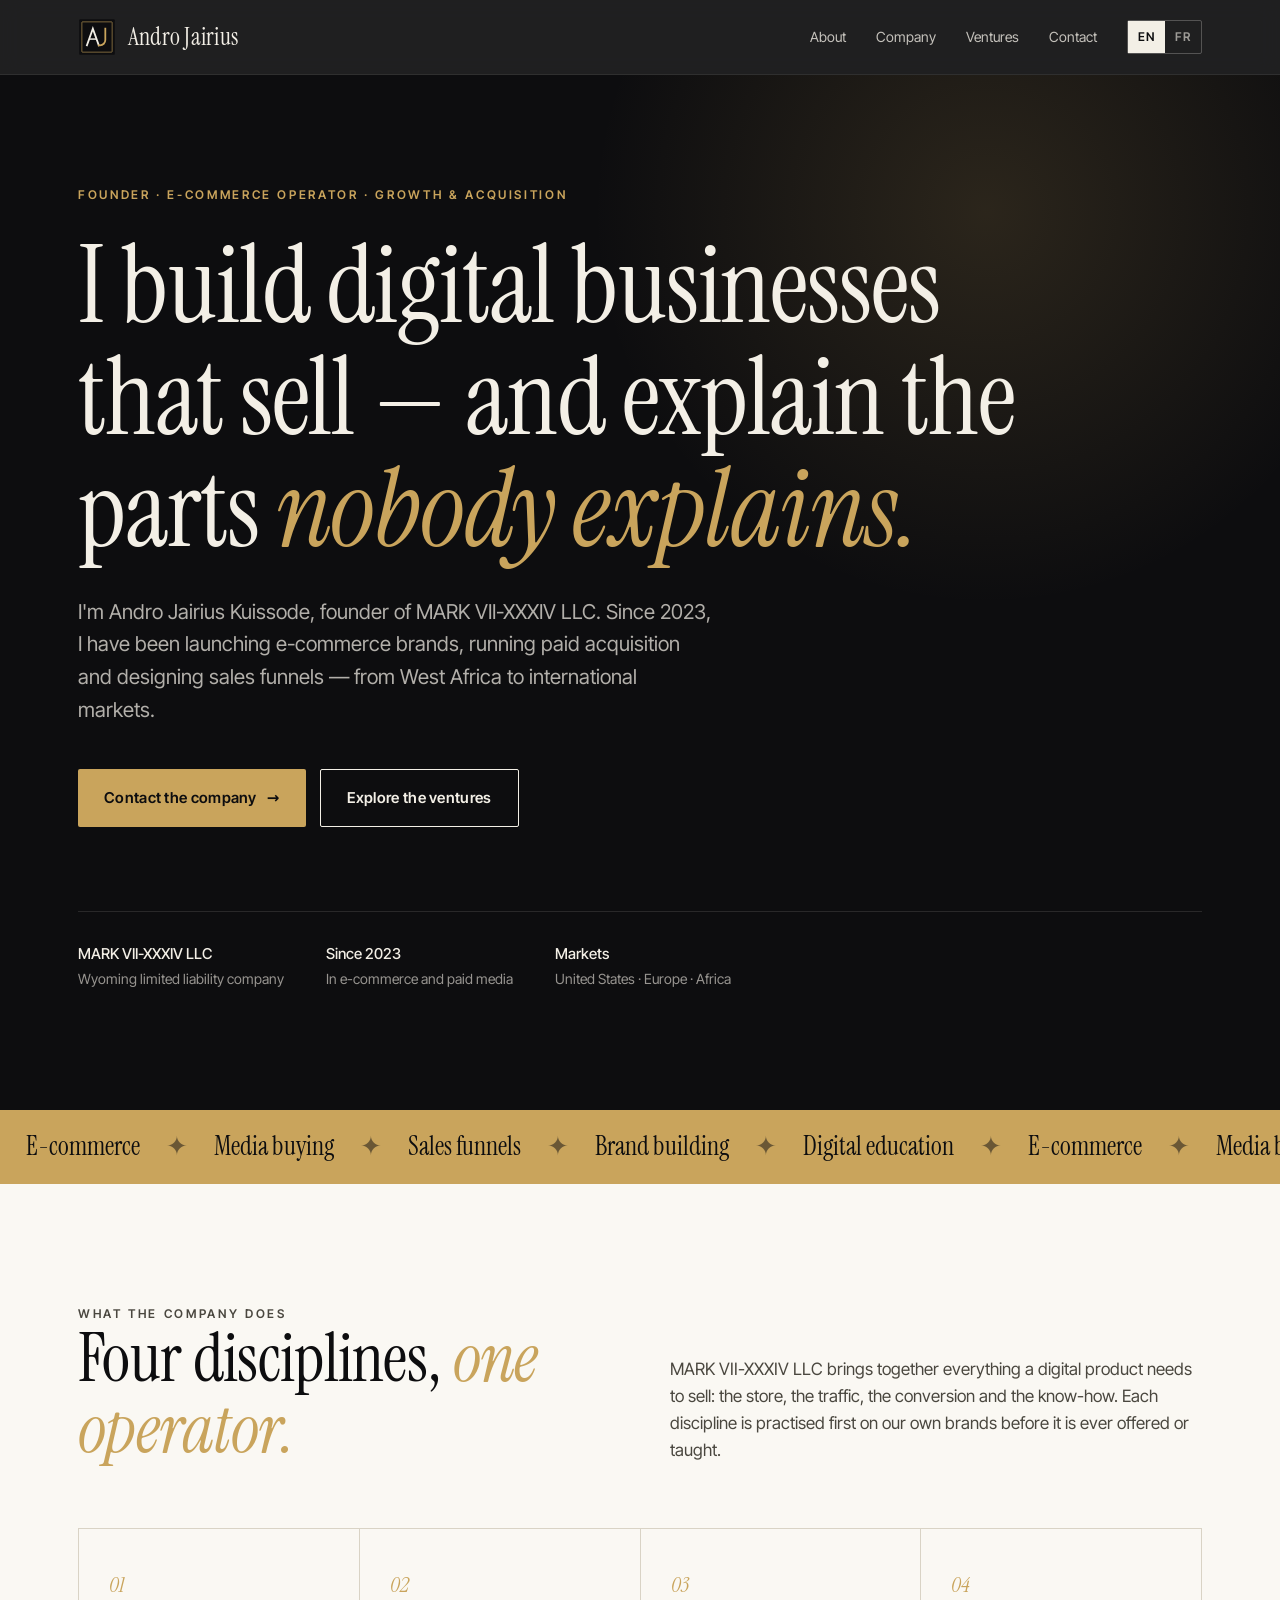
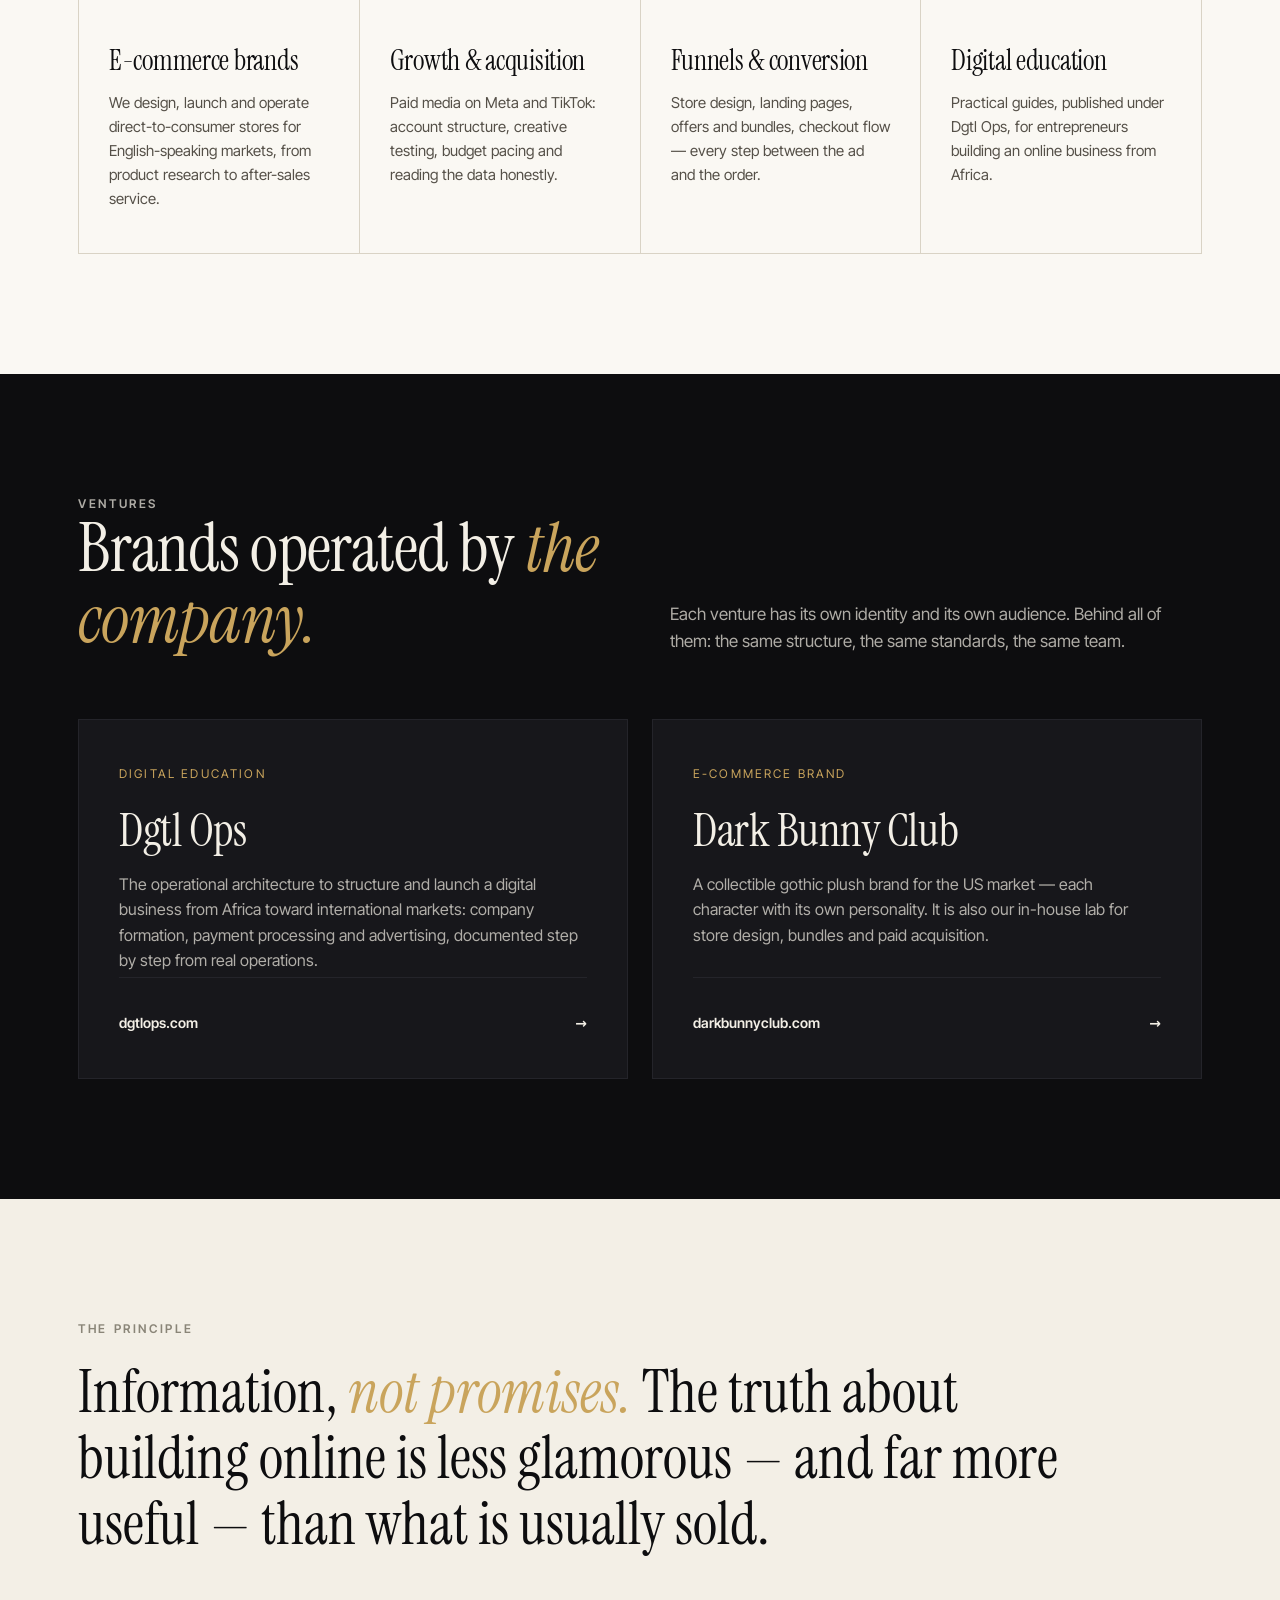
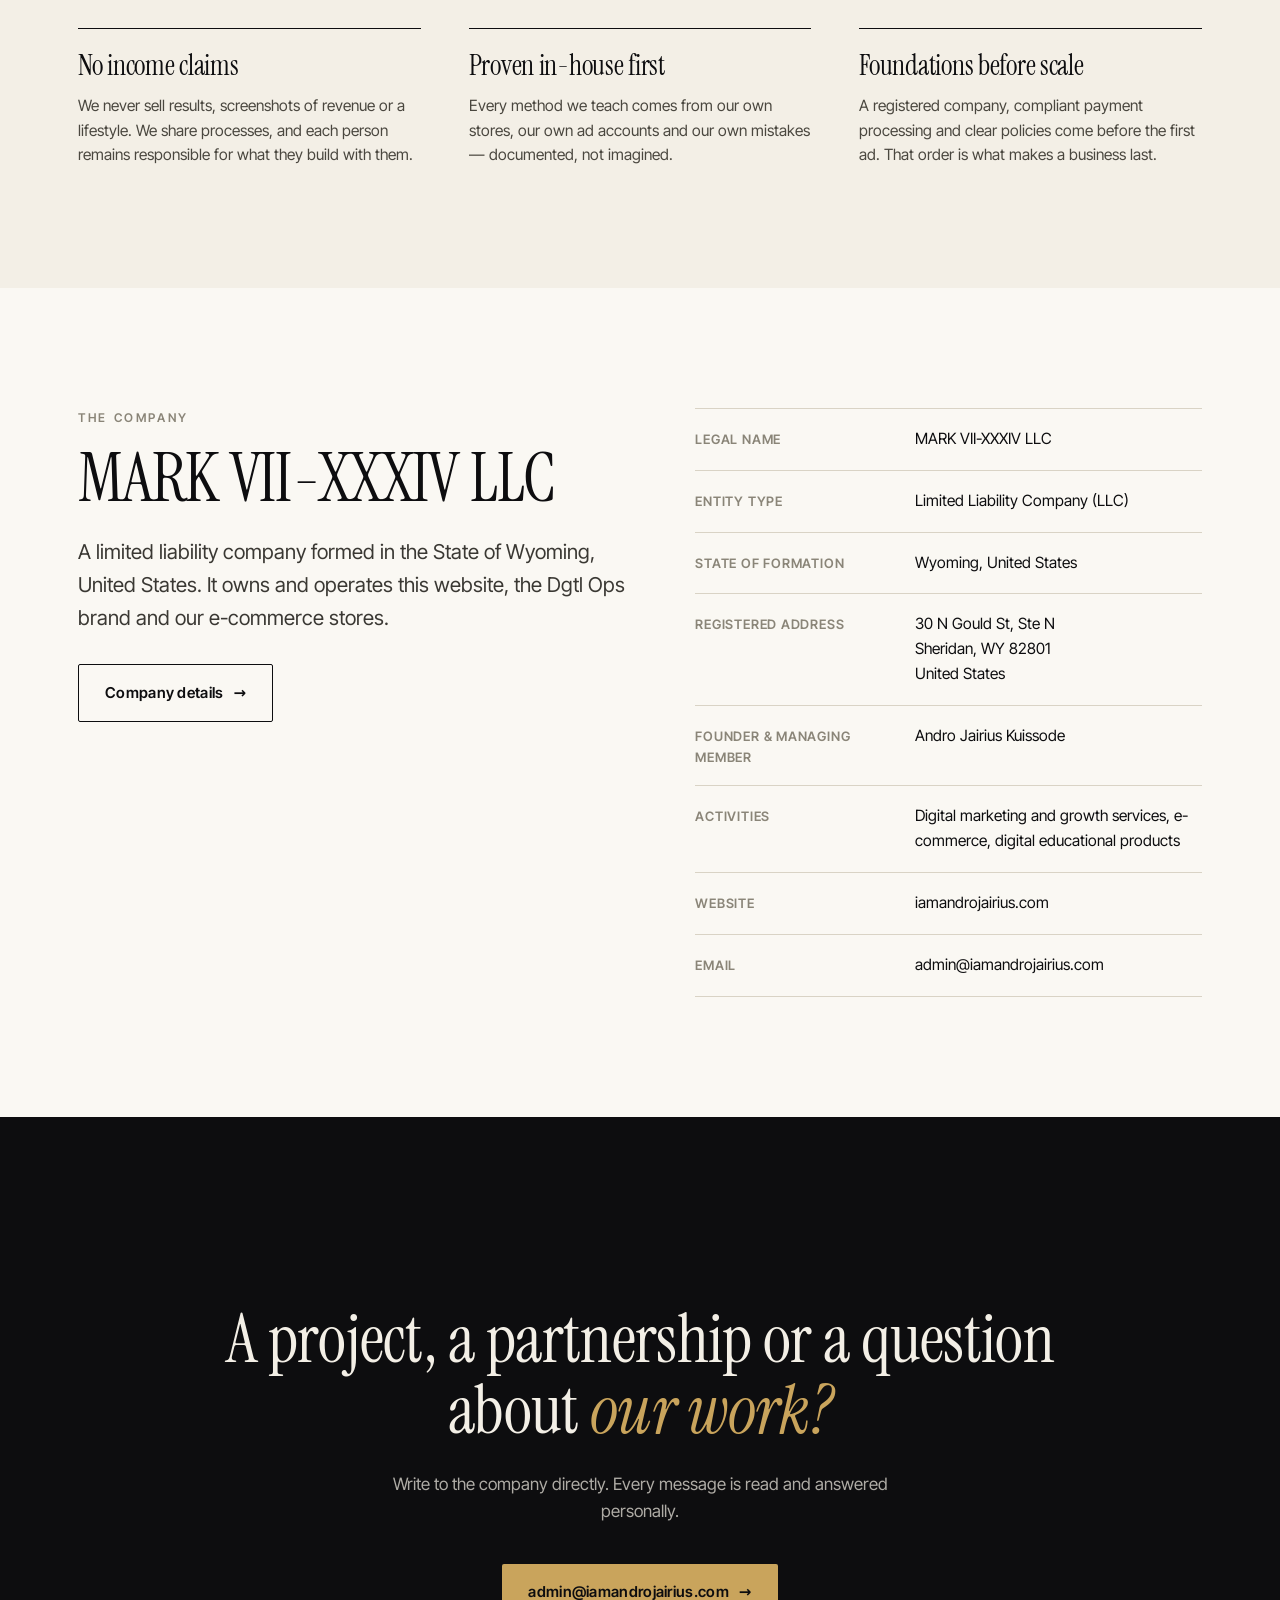
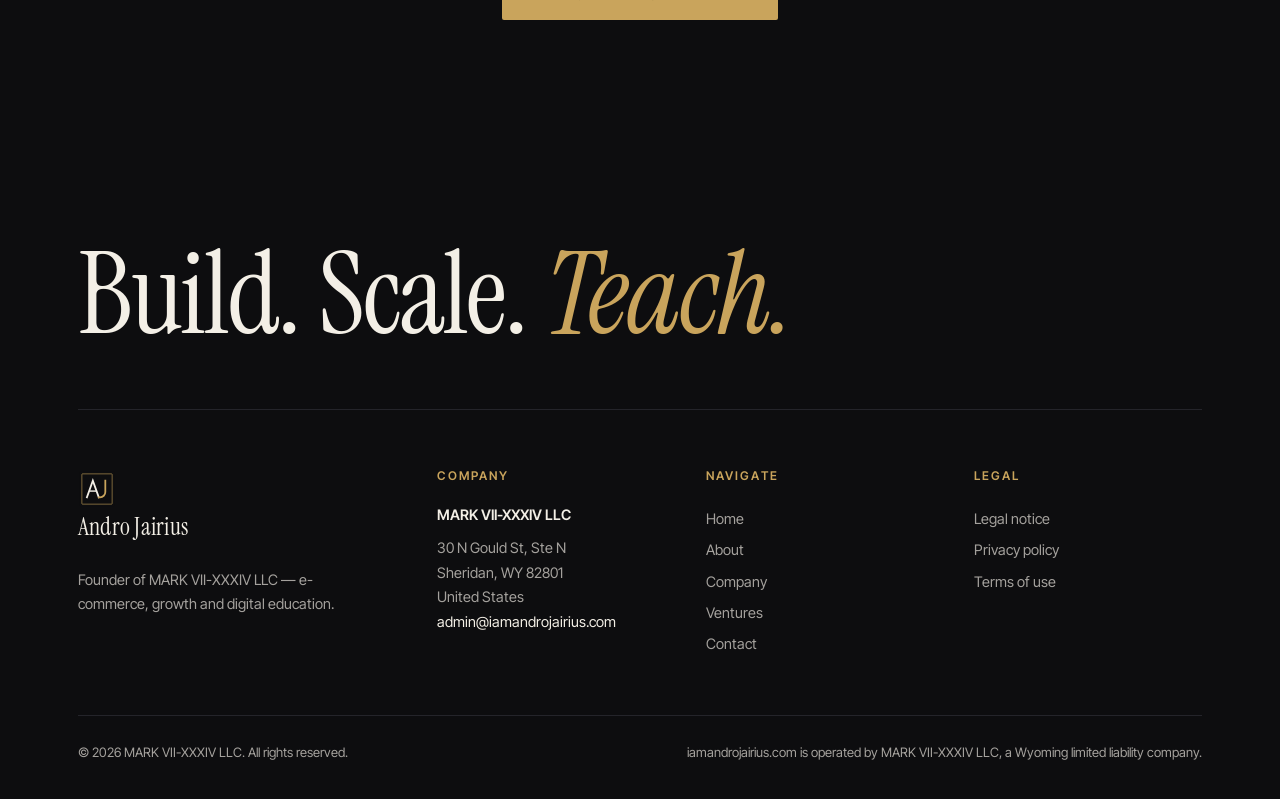
==== index.html @ ddc67c95 "Launch iamandrojairius.com — EN/FR site for MARK VII-XXXIV LLC Co-Authored-By: Claude Opus 5.5 <nore" ====
<!DOCTYPE html>
<html lang="en">
<head>
<meta charset="utf-8">
<meta name="viewport" content="width=device-width,initial-scale=1">
<title>Andro Jairius — MARK VII-XXXIV LLC | E-commerce, Growth & Digital Education</title>
<meta name="description" content="Official website of Andro Jairius Kuissode, founder of MARK VII-XXXIV LLC (Wyoming, USA): e-commerce brands, paid acquisition, sales funnels and digital education.">
<link rel="canonical" href="https://iamandrojairius.com/">
<link rel="alternate" hreflang="en" href="https://iamandrojairius.com/">
<link rel="alternate" hreflang="fr" href="https://iamandrojairius.com/fr/">
<link rel="alternate" hreflang="x-default" href="https://iamandrojairius.com/">
<meta property="og:type" content="website">
<meta property="og:site_name" content="Andro Jairius — MARK VII-XXXIV LLC">
<meta property="og:title" content="Andro Jairius — MARK VII-XXXIV LLC | E-commerce, Growth & Digital Education">
<meta property="og:description" content="Official website of Andro Jairius Kuissode, founder of MARK VII-XXXIV LLC (Wyoming, USA): e-commerce brands, paid acquisition, sales funnels and digital education.">
<meta property="og:url" content="https://iamandrojairius.com/">
<meta property="og:image" content="https://iamandrojairius.com/assets/og.png">
<meta name="twitter:card" content="summary_large_image">
<meta name="theme-color" content="#0D0D0F">
<link rel="icon" href="assets/logo.svg" type="image/svg+xml">
<link rel="apple-touch-icon" href="assets/icon-180.png">
<link rel="preload" href="assets/fonts/instrument-serif-latin-400-normal.woff2" as="font" type="font/woff2" crossorigin>
<link rel="stylesheet" href="assets/site.css">
<script type="application/ld+json">{"@context": "https://schema.org", "@type": "Organization", "name": "MARK VII-XXXIV LLC", "legalName": "MARK VII-XXXIV LLC", "url": "https://iamandrojairius.com", "email": "admin@iamandrojairius.com", "logo": "https://iamandrojairius.com/assets/logo.svg", "address": {"@type": "PostalAddress", "streetAddress": "30 N Gould St, Ste N", "addressLocality": "Sheridan", "addressRegion": "WY", "postalCode": "82801", "addressCountry": "US"}, "founder": {"@type": "Person", "name": "Andro Jairius Kuissode"}}</script>
</head>
<body>
<header class="hdr">
 <div class="wrap">
  <a class="brand" href="./" aria-label="Andro Jairius — Home">
   <img src="assets/logo.svg" alt="" width="38" height="38"><b>Andro Jairius</b>
  </a>
  <nav class="nav" id="nav">
   <a href="about.html">About</a><a href="company.html">Company</a><a href="index.html#ventures">Ventures</a><a href="contact.html">Contact</a>
   <div class="lang" aria-label="Language"><a href="./" lang="en" class=on>EN</a><a href="fr/" lang="fr">FR</a></div>
  </nav>
  <button class="burger" aria-label="Menu" aria-controls="nav" aria-expanded="false"><span></span><span></span><span></span></button>
 </div>
</header>
<main>

<section class="hero">
 <div class="wrap">
  <p class="eyebrow gold reveal">Founder · E-commerce operator · Growth &amp; acquisition</p>
  <h1 class="reveal">I build digital businesses that sell — and explain the parts <em>nobody explains.</em></h1>
  <p class="lead reveal">I'm Andro Jairius Kuissode, founder of MARK VII-XXXIV LLC. Since 2023, I have been launching e-commerce brands, running paid acquisition and designing sales funnels — from West Africa to international markets.</p>
  <div class="ctas reveal">
   <a class="btn btn-gold" href="contact.html">Contact the company <span class="arrow" aria-hidden="true">→</span></a>
   <a class="btn btn-line" href="#ventures">Explore the ventures</a>
  </div>
  <div class="hero-meta reveal">
   <div><b>MARK VII-XXXIV LLC</b>Wyoming limited liability company</div>
   <div><b>Since 2023</b>In e-commerce and paid media</div>
   <div><b>Markets</b>United States · Europe · Africa</div>
  </div>
 </div>
</section>
<div class="band" aria-hidden="true"><div><span>E-commerce</span><i>✦</i><span>Media buying</span><i>✦</i><span>Sales funnels</span><i>✦</i><span>Brand building</span><i>✦</i><span>Digital education</span><i>✦</i><span>E-commerce</span><i>✦</i><span>Media buying</span><i>✦</i><span>Sales funnels</span><i>✦</i><span>Brand building</span><i>✦</i><span>Digital education</span><i>✦</i><span>E-commerce</span><i>✦</i><span>Media buying</span><i>✦</i><span>Sales funnels</span><i>✦</i><span>Brand building</span><i>✦</i><span>Digital education</span><i>✦</i><span>E-commerce</span><i>✦</i><span>Media buying</span><i>✦</i><span>Sales funnels</span><i>✦</i><span>Brand building</span><i>✦</i><span>Digital education</span><i>✦</i></div></div>
<section>
 <div class="wrap">
  <div class="sec-head reveal">
   <div><p class="eyebrow">What the company does</p><h2>Four disciplines, <em>one operator.</em></h2></div>
   <p>MARK VII-XXXIV LLC brings together everything a digital product needs to sell: the store, the traffic, the conversion and the know-how. Each discipline is practised first on our own brands before it is ever offered or taught.</p>
  </div>
  <div class="grid4 reveal">
   <div class="card"><span class="n">01</span><h3>E-commerce brands</h3><p>We design, launch and operate direct-to-consumer stores for English-speaking markets, from product research to after-sales service.</p></div>
   <div class="card"><span class="n">02</span><h3>Growth &amp; acquisition</h3><p>Paid media on Meta and TikTok: account structure, creative testing, budget pacing and reading the data honestly.</p></div>
   <div class="card"><span class="n">03</span><h3>Funnels &amp; conversion</h3><p>Store design, landing pages, offers and bundles, checkout flow — every step between the ad and the order.</p></div>
   <div class="card"><span class="n">04</span><h3>Digital education</h3><p>Practical guides, published under Dgtl Ops, for entrepreneurs building an online business from Africa.</p></div>
  </div>
 </div>
</section>
<section class="dark" id="ventures">
 <div class="wrap">
  <div class="sec-head reveal">
   <div><p class="eyebrow gold">Ventures</p><h2>Brands operated by <em>the company.</em></h2></div>
   <p>Each venture has its own identity and its own audience. Behind all of them: the same structure, the same standards, the same team.</p>
  </div>
  <div class="ventures">
   <a class="venture reveal" href="https://dgtlops.com" target="_blank" rel="noopener">
    <span class="tag">Digital education</span><h3>Dgtl Ops</h3>
    <p>The operational architecture to structure and launch a digital business from Africa toward international markets: company formation, payment processing and advertising, documented step by step from real operations.</p>
    <span class="go"><span>dgtlops.com</span><span class="arrow" aria-hidden="true">→</span></span>
   </a>
   <a class="venture reveal" href="https://darkbunnyclub.com" target="_blank" rel="noopener">
    <span class="tag">E-commerce brand</span><h3>Dark Bunny Club</h3>
    <p>A collectible gothic plush brand for the US market — each character with its own personality. It is also our in-house lab for store design, bundles and paid acquisition.</p>
    <span class="go"><span>darkbunnyclub.com</span><span class="arrow" aria-hidden="true">→</span></span>
   </a>
  </div>
 </div>
</section>
<section class="ivory">
 <div class="wrap">
  <p class="eyebrow reveal">The principle</p>
  <p class="quote reveal" style="margin:22px 0 70px">Information, <em>not promises.</em> The truth about building online is less glamorous — and far more useful — than what is usually sold.</p>
  <div class="principles">
   <div class="principle reveal"><h3>No income claims</h3><p>We never sell results, screenshots of revenue or a lifestyle. We share processes, and each person remains responsible for what they build with them.</p></div>
   <div class="principle reveal"><h3>Proven in-house first</h3><p>Every method we teach comes from our own stores, our own ad accounts and our own mistakes — documented, not imagined.</p></div>
   <div class="principle reveal"><h3>Foundations before scale</h3><p>A registered company, compliant payment processing and clear policies come before the first ad. That order is what makes a business last.</p></div>
  </div>
 </div>
</section>
<section>
 <div class="wrap entity">
  <div class="reveal"><p class="eyebrow">The company</p><h2 style="margin:16px 0 22px">MARK VII-XXXIV LLC</h2><p class="lead">A limited liability company formed in the State of Wyoming, United States. It owns and operates this website, the Dgtl Ops brand and our e-commerce stores.</p>
  <p style="margin-top:30px"><a class="btn btn-line" href="company.html">Company details <span class="arrow" aria-hidden="true">→</span></a></p></div>
  <div class="reveal"><dl class="facts"><div><dt>Legal name</dt><dd>MARK VII-XXXIV LLC</dd></div><div><dt>Entity type</dt><dd>Limited Liability Company (LLC)</dd></div><div><dt>State of formation</dt><dd>Wyoming, United States</dd></div><div><dt>Registered address</dt><dd>30 N Gould St, Ste N<br>Sheridan, WY 82801<br>United States</dd></div><div><dt>Founder &amp; managing member</dt><dd>Andro Jairius Kuissode</dd></div><div><dt>Activities</dt><dd>Digital marketing and growth services, e-commerce, digital educational products</dd></div><div><dt>Website</dt><dd>iamandrojairius.com</dd></div><div><dt>Email</dt><dd><a href="mailto:admin@iamandrojairius.com">admin@iamandrojairius.com</a></dd></div></dl></div>
 </div>
</section>
<section class="dark cta">
 <div class="wrap">
  <p class="eyebrow gold reveal">Contact</p>
  <h2 class="reveal">A project, a partnership or a question about <em>our work?</em></h2>
  <p class="reveal">Write to the company directly. Every message is read and answered personally.</p>
  <a class="btn btn-gold reveal" href="mailto:admin@iamandrojairius.com">admin@iamandrojairius.com <span class="arrow" aria-hidden="true">→</span></a>
 </div>
</section></main>
<footer class="ftr">
 <div class="wrap">
  <div class="big">Build. Scale. <em>Teach.</em></div>
  <div class="fcols">
   <div>
    <a class="brand" href="./" style="color:var(--ivory);margin-bottom:18px"><img src="assets/logo.svg" alt="" width="38" height="38"><b>Andro Jairius</b></a>
    <p style="max-width:300px;margin-top:16px">Founder of MARK VII-XXXIV LLC — e-commerce, growth and digital education.</p>
   </div>
   <div>
    <h4>Company</h4>
    <address><span class="legal-name">MARK VII-XXXIV LLC</span>30 N Gould St, Ste N<br>Sheridan, WY 82801<br>United States<br><a href="mailto:admin@iamandrojairius.com" style="display:inline;color:var(--ivory)">admin@iamandrojairius.com</a></address>
   </div>
   <div><h4>Navigate</h4><a href="./">Home</a><a href="about.html">About</a><a href="company.html">Company</a><a href="index.html#ventures">Ventures</a><a href="contact.html">Contact</a></div>
   <div><h4>Legal</h4><a href="legal.html">Legal notice</a><a href="privacy.html">Privacy policy</a><a href="terms.html">Terms of use</a></div>
  </div>
  <div class="fbot"><span>© 2026 MARK VII-XXXIV LLC. All rights reserved.</span><span>iamandrojairius.com is operated by MARK VII-XXXIV LLC, a Wyoming limited liability company.</span></div>
 </div>
</footer>
<script src="assets/site.js" defer></script>
</body>
</html>
---- assets/site.css ----
@font-face{font-family:"Instrument Serif";font-style:normal;font-weight:400;font-display:swap;src:url(fonts/instrument-serif-latin-400-normal.woff2) format("woff2");unicode-range:U+0000-00FF,U+0131,U+0152-0153,U+02BB-02BC,U+02C6,U+02DA,U+02DC,U+2000-206F,U+20AC,U+2122,U+2191,U+2193,U+2212,U+2215,U+FEFF,U+FFFD}
@font-face{font-family:"Instrument Serif";font-style:normal;font-weight:400;font-display:swap;src:url(fonts/instrument-serif-latin-ext-400-normal.woff2) format("woff2");unicode-range:U+0100-02AF,U+1E00-1EFF,U+2020,U+20A0-20AB,U+20AD-20C0,U+2113,U+2C60-2C7F,U+A720-A7FF}
@font-face{font-family:"Instrument Serif";font-style:italic;font-weight:400;font-display:swap;src:url(fonts/instrument-serif-latin-400-italic.woff2) format("woff2");unicode-range:U+0000-00FF,U+0131,U+0152-0153,U+02BB-02BC,U+02C6,U+02DA,U+02DC,U+2000-206F,U+20AC,U+2122,U+2191,U+2193,U+2212,U+2215,U+FEFF,U+FFFD}
@font-face{font-family:"Instrument Serif";font-style:italic;font-weight:400;font-display:swap;src:url(fonts/instrument-serif-latin-ext-400-italic.woff2) format("woff2");unicode-range:U+0100-02AF,U+1E00-1EFF,U+2020,U+20A0-20AB,U+20AD-20C0,U+2113,U+2C60-2C7F,U+A720-A7FF}
@font-face{font-family:"Inter Tight";font-style:normal;font-weight:100 900;font-display:swap;src:url(fonts/inter-tight-latin-wght-normal.woff2) format("woff2-variations");unicode-range:U+0000-00FF,U+0131,U+0152-0153,U+02BB-02BC,U+02C6,U+02DA,U+02DC,U+2000-206F,U+20AC,U+2122,U+2191,U+2193,U+2212,U+2215,U+FEFF,U+FFFD}
@font-face{font-family:"Inter Tight";font-style:normal;font-weight:100 900;font-display:swap;src:url(fonts/inter-tight-latin-ext-wght-normal.woff2) format("woff2-variations");unicode-range:U+0100-02AF,U+1E00-1EFF,U+2020,U+20A0-20AB,U+20AD-20C0,U+2113,U+2C60-2C7F,U+A720-A7FF}

:root{
  --ink:#0D0D0F;--ink-2:#17171B;--ink-3:#24242A;
  --ivory:#F3EFE6;--paper:#FAF8F3;--stone:#8A8578;--line:#D9D3C5;
  --gold:#C9A45C;--gold-2:#E2C687;
  --serif:"Instrument Serif",Georgia,"Times New Roman",serif;
  --sans:"Inter Tight",system-ui,-apple-system,"Segoe UI",Roboto,sans-serif;
  --wrap:1180px;
}
*{box-sizing:border-box;margin:0;padding:0}
html{scroll-behavior:smooth;-webkit-text-size-adjust:100%}
body{font-family:var(--sans);background:var(--paper);color:var(--ink);font-size:17px;line-height:1.6;-webkit-font-smoothing:antialiased}
img,svg{display:block;max-width:100%}
a{color:inherit;text-decoration:none}
.wrap{max-width:var(--wrap);margin:0 auto;padding:0 28px}
.eyebrow{font-size:12px;letter-spacing:.22em;text-transform:uppercase;font-weight:600;color:var(--stone)}
.eyebrow.gold{color:var(--gold)}
h1,h2,h3{font-family:var(--serif);font-weight:400;letter-spacing:-.01em;line-height:1.04}
h1{font-size:clamp(48px,8.4vw,112px)}
h2{font-size:clamp(38px,5.4vw,68px)}
h3{font-size:30px;line-height:1.1}
em{font-style:italic;color:var(--gold)}
.lead{font-size:clamp(18px,1.6vw,21px);line-height:1.6;color:#3a3833;max-width:640px}
.btn{font-family:var(--sans);display:inline-flex;align-items:center;gap:10px;padding:16px 26px;border-radius:2px;font-weight:600;font-size:15px;letter-spacing:.02em;transition:.25s}
.btn-gold{background:var(--gold);color:var(--ink)}
.btn-gold:hover{background:var(--gold-2)}
.btn-line{border:1px solid currentColor}
.btn-line:hover{background:rgba(201,164,92,.12)}
.arrow{transition:transform .25s}.btn:hover .arrow{transform:translateX(4px)}

/* header */
.hdr{position:sticky;top:0;z-index:50;background:rgba(13,13,15,.92);backdrop-filter:blur(10px);-webkit-backdrop-filter:blur(10px);color:var(--ivory);border-bottom:1px solid rgba(243,239,230,.08)}
.hdr .wrap{display:flex;align-items:center;justify-content:space-between;height:74px}
.brand{display:flex;align-items:center;gap:12px}
.brand img{width:38px;height:38px}
.brand b{font-family:var(--serif);font-weight:400;font-size:24px;letter-spacing:.01em}
.nav{display:flex;align-items:center;gap:30px;font-size:14px}
.nav a{opacity:.78;transition:.2s}
.nav a:hover,.nav a.on{opacity:1;color:var(--gold-2)}
.lang{display:flex;border:1px solid rgba(243,239,230,.25);border-radius:2px;font-size:12px;font-weight:600;letter-spacing:.08em}
.lang a{padding:6px 10px;opacity:.6}.lang a.on{opacity:1;background:var(--ivory);color:var(--ink)}
.burger{display:none;background:none;border:0;color:var(--ivory);width:40px;height:40px;cursor:pointer}
.burger span{display:block;height:1.5px;background:currentColor;margin:7px 8px;transition:.3s}
@media(max-width:900px){
  .burger{display:block}
  .nav{position:fixed;inset:74px 0 auto 0;background:var(--ink);flex-direction:column;align-items:flex-start;gap:0;padding:12px 28px 28px;border-bottom:1px solid var(--ink-3);transform:translateY(-12px);opacity:0;pointer-events:none;transition:.3s}
  .nav a{padding:14px 0;font-size:20px;font-family:var(--serif);width:100%;border-bottom:1px solid var(--ink-3)}
  .nav .lang{margin-top:20px}.nav .lang a{font-family:var(--sans);font-size:12px;border:0;width:auto;padding:8px 14px}
  body.open .nav{transform:none;opacity:1;pointer-events:auto}
  body.open .burger span:nth-child(1){transform:translateY(8.5px) rotate(45deg)}
  body.open .burger span:nth-child(2){opacity:0}
  body.open .burger span:nth-child(3){transform:translateY(-8.5px) rotate(-45deg)}
}

/* hero */
.hero{background:var(--ink);color:var(--ivory);position:relative;overflow:hidden;padding:110px 0 120px}
.hero:before{content:"";position:absolute;right:-12%;top:-30%;width:70vw;height:70vw;max-width:900px;max-height:900px;border-radius:50%;background:radial-gradient(circle,rgba(201,164,92,.16),rgba(201,164,92,0) 62%)}
.hero .wrap{position:relative}
.hero h1{margin:26px 0 30px;max-width:1000px}
.hero .lead{color:rgba(243,239,230,.72)}
.hero .ctas{display:flex;gap:14px;flex-wrap:wrap;margin-top:42px}
.hero .btn-line{color:var(--ivory)}
.hero-meta{display:flex;gap:42px;flex-wrap:wrap;margin-top:84px;padding-top:30px;border-top:1px solid rgba(243,239,230,.12);font-size:14px;color:rgba(243,239,230,.6)}
.hero-meta b{display:block;color:var(--ivory);font-weight:500;font-size:15px;margin-bottom:2px}
.page-hero{padding:96px 0 80px}
.page-hero h1{font-size:clamp(46px,7vw,92px)}

/* marquee */
.band{background:var(--gold);color:var(--ink);overflow:hidden;white-space:nowrap;padding:16px 0}
.band div{display:inline-block;animation:mq 38s linear infinite;font-family:var(--serif);font-size:26px}
.band span{margin:0 26px}.band i{font-style:normal;opacity:.5}
@keyframes mq{to{transform:translateX(-50%)}}
@media(prefers-reduced-motion:reduce){.band div{animation:none}}

/* sections */
section{padding:120px 0}
.sec-head{display:grid;grid-template-columns:1fr 1fr;gap:60px;align-items:end;margin-bottom:64px}
.sec-head p{color:#4a473f}
@media(max-width:900px){.sec-head{grid-template-columns:1fr;gap:22px}section{padding:84px 0}.hero{padding:76px 0 84px}}
.dark{background:var(--ink);color:var(--ivory)}
.dark .sec-head p,.dark p{color:rgba(243,239,230,.7)}
.ivory{background:var(--ivory)}

.grid4{display:grid;grid-template-columns:repeat(4,1fr);border-top:1px solid var(--line);border-left:1px solid var(--line)}
.card{padding:38px 30px 42px;border-right:1px solid var(--line);border-bottom:1px solid var(--line);transition:.3s;background:var(--paper)}
.card:hover{background:#fff}
.card .n{font-family:var(--serif);font-style:italic;color:var(--gold);font-size:22px}
.card h3{margin:44px 0 14px;font-size:28px}
.card p{font-size:15px;color:#555048}
@media(max-width:1000px){.grid4{grid-template-columns:1fr 1fr}}
@media(max-width:600px){.grid4{grid-template-columns:1fr}.card h3{margin-top:26px}}

.ventures{display:grid;grid-template-columns:1fr 1fr;gap:24px}
.venture{background:var(--ink-2);border:1px solid var(--ink-3);padding:44px 40px;display:flex;flex-direction:column;min-height:360px;transition:.3s}
.venture:hover{border-color:var(--gold)}
.venture .tag{font-size:12px;letter-spacing:.18em;text-transform:uppercase;color:var(--gold)}
.venture h3{font-size:46px;margin:22px 0 16px;color:var(--ivory)}
.venture p{font-size:16px}
.venture .go{margin-top:auto;padding-top:34px;font-size:14px;font-weight:600;color:var(--ivory);display:flex;justify-content:space-between;border-top:1px solid var(--ink-3)}
@media(max-width:800px){.ventures{grid-template-columns:1fr}.venture{padding:34px 26px;min-height:0}.venture h3{font-size:38px}}

.principles{display:grid;grid-template-columns:repeat(3,1fr);gap:48px}
.principle{border-top:1px solid var(--ink);padding-top:22px}
.principle h3{font-size:28px;margin-bottom:12px}
.principle p{font-size:15.5px;color:#4a473f}
@media(max-width:800px){.principles{grid-template-columns:1fr;gap:36px}}

.quote{font-family:var(--serif);font-size:clamp(34px,4.6vw,60px);line-height:1.12;max-width:1000px}

.entity{display:grid;grid-template-columns:1.1fr 1fr;gap:60px;align-items:start}
.facts{border-top:1px solid var(--line)}
.facts div{display:grid;grid-template-columns:200px 1fr;gap:20px;padding:18px 0;border-bottom:1px solid var(--line);font-size:15.5px}
.facts dt{color:var(--stone);font-size:13px;letter-spacing:.06em;text-transform:uppercase;font-weight:600;padding-top:2px}
.dark .facts,.dark .facts div{border-color:var(--ink-3)}
@media(max-width:800px){.entity{grid-template-columns:1fr;gap:36px}.facts div{grid-template-columns:1fr;gap:4px}}

.cta{text-align:center;padding:130px 0}
.cta h2{max-width:860px;margin:18px auto 26px}
.cta p{max-width:560px;margin:0 auto 38px}

/* prose */
.prose{max-width:760px}
.prose h2{font-size:clamp(30px,3.6vw,42px);margin:56px 0 18px}
.prose h3{font-size:24px;margin:34px 0 10px}
.prose p,.prose li{color:#3d3a34;margin-bottom:14px}
.prose ul{padding-left:20px;margin-bottom:18px}
.prose a{border-bottom:1px solid var(--gold)}
.prose .updated{color:var(--stone);font-size:14px}

.story{display:grid;grid-template-columns:280px 1fr;gap:70px}
.story aside{position:sticky;top:110px;align-self:start}
@media(max-width:900px){.story{grid-template-columns:1fr;gap:20px}.story aside{position:static}}

.contact-grid{display:grid;grid-template-columns:repeat(3,1fr);gap:24px}
.c-card{border:1px solid var(--line);padding:34px 30px;background:#fff}
.c-card .eyebrow{margin-bottom:22px}
.c-card a,.c-card address{font-style:normal;font-size:18px;line-height:1.5;word-break:break-word}
.c-card a{border-bottom:1px solid var(--gold)}
@media(max-width:900px){.contact-grid{grid-template-columns:1fr}}
form.cf{display:grid;grid-template-columns:1fr 1fr;gap:16px;margin-top:22px}
.cf label{font-size:13px;font-weight:600;letter-spacing:.04em;display:block;margin-bottom:6px}
.cf input,.cf select,.cf textarea{width:100%;font:inherit;font-size:16px;padding:14px 16px;border:1px solid var(--line);background:#fff;border-radius:2px;color:var(--ink)}
.cf input:focus,.cf select:focus,.cf textarea:focus{outline:2px solid var(--gold);outline-offset:-1px}
.cf .full{grid-column:1/-1}
.cf textarea{min-height:150px;resize:vertical}
.cf small{color:var(--stone);font-size:13px}
@media(max-width:700px){form.cf{grid-template-columns:1fr}}

/* footer */
.ftr{background:var(--ink);color:rgba(243,239,230,.66);font-size:14.5px;padding:90px 0 36px}
.ftr .big{font-family:var(--serif);color:var(--ivory);font-size:clamp(46px,9vw,128px);line-height:.95;letter-spacing:-.02em;padding-bottom:60px;border-bottom:1px solid var(--ink-3)}
.ftr .big em{color:var(--gold)}
.fcols{display:grid;grid-template-columns:1.4fr 1fr 1fr 1fr;gap:40px;padding:56px 0}
.fcols h4{font-size:12px;letter-spacing:.18em;text-transform:uppercase;color:var(--gold);font-weight:600;margin-bottom:18px}
.fcols a{display:block;padding:4px 0;transition:.2s}.fcols a:hover{color:var(--ivory)}
.fcols address{font-style:normal;line-height:1.7}
.fcols .legal-name{color:var(--ivory);font-weight:600;margin-bottom:8px;display:block}
.fbot{border-top:1px solid var(--ink-3);padding-top:26px;display:flex;justify-content:space-between;gap:20px;flex-wrap:wrap;font-size:13px}
@media(max-width:900px){.fcols{grid-template-columns:1fr 1fr}}
@media(max-width:560px){.fcols{grid-template-columns:1fr}}

.reveal{opacity:0;transform:translateY(22px);transition:opacity .8s ease,transform .8s ease}
.reveal.in{opacity:1;transform:none}
@media(prefers-reduced-motion:reduce){.reveal{opacity:1;transform:none}}
:focus-visible{outline:2px solid var(--gold);outline-offset:3px}
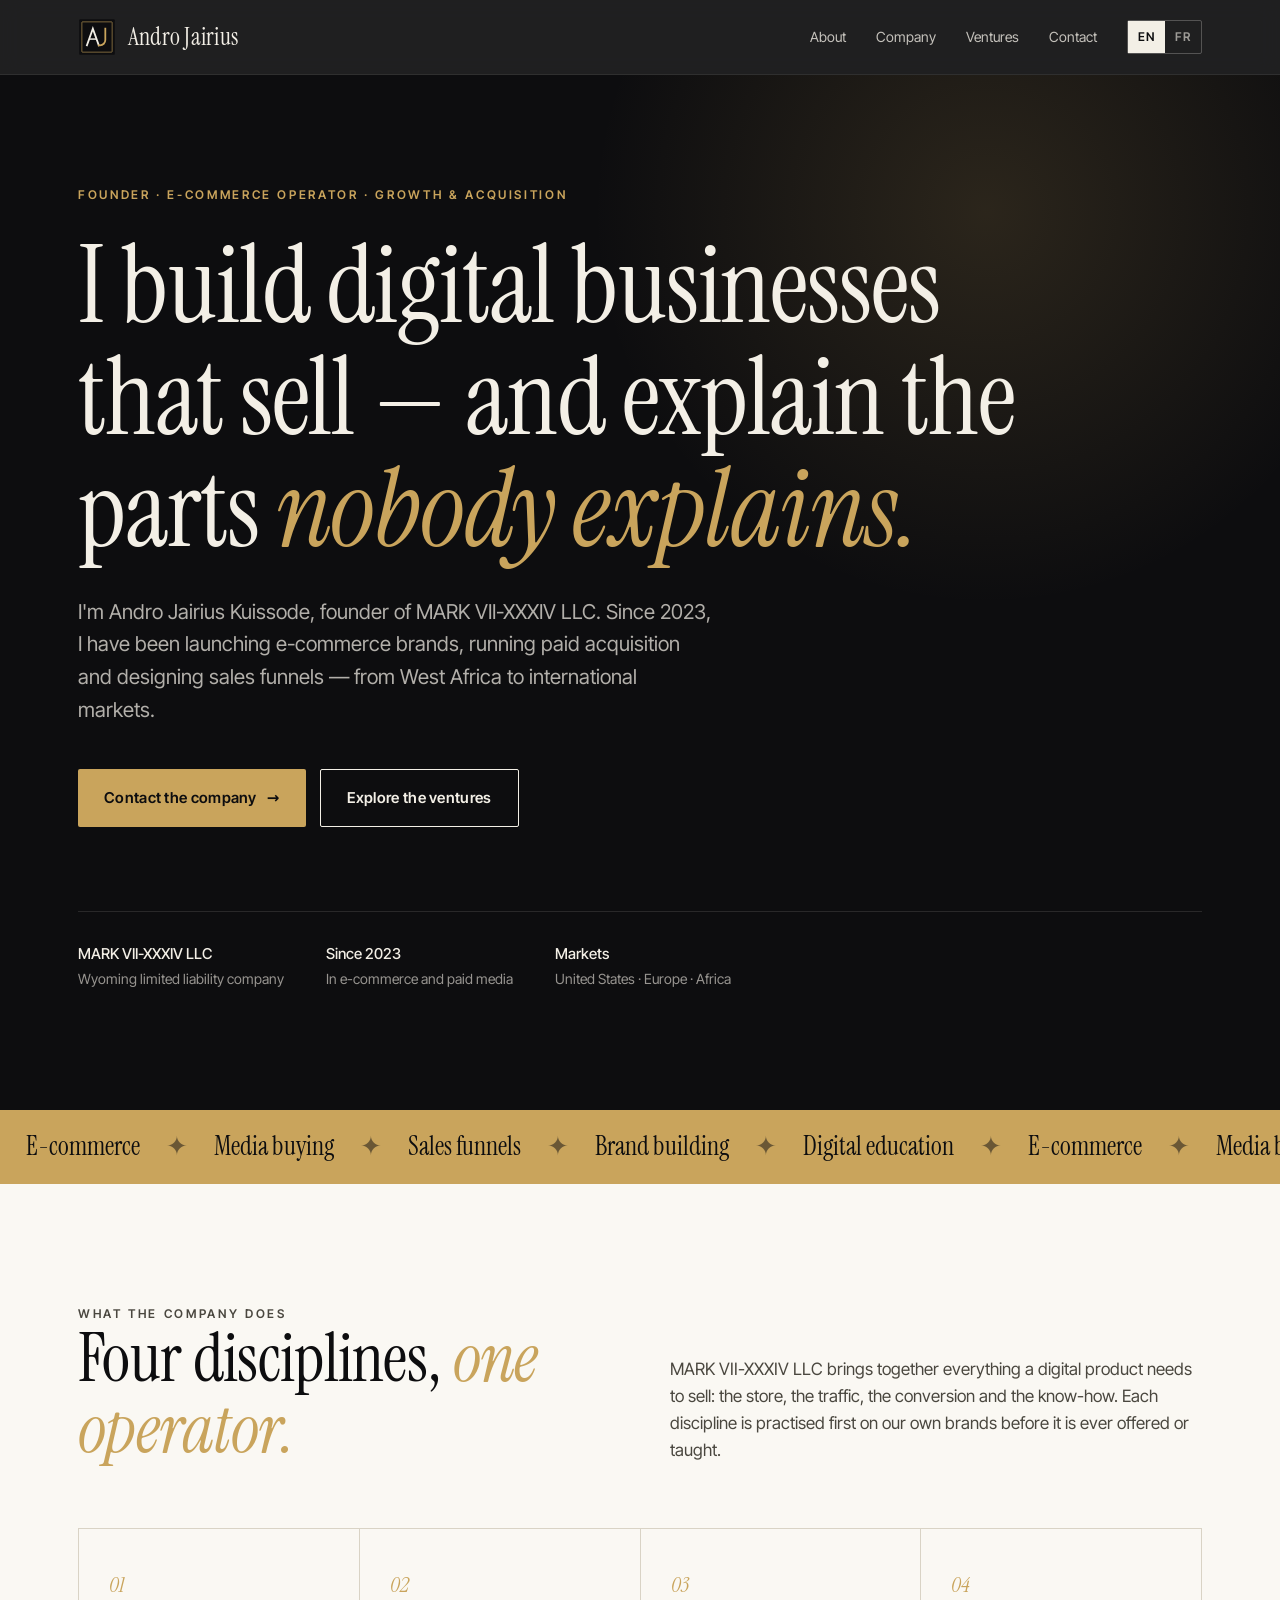
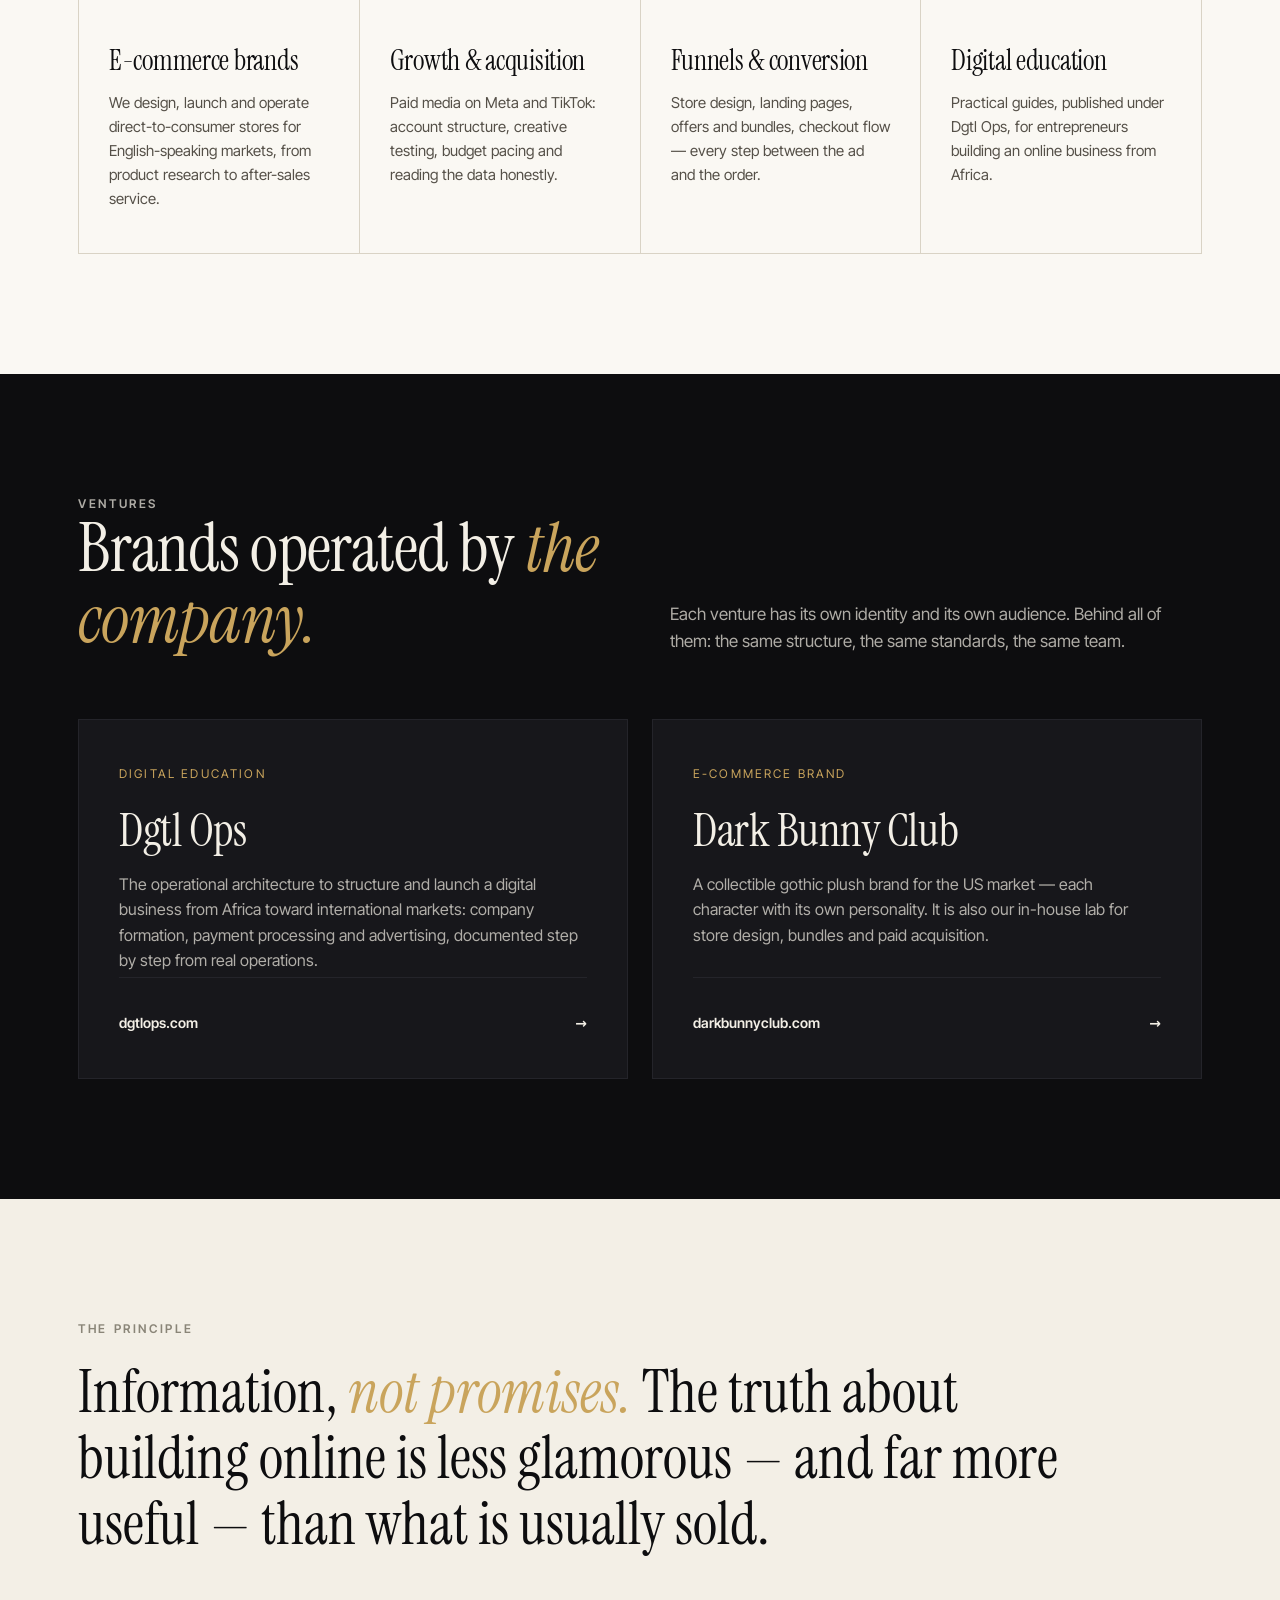
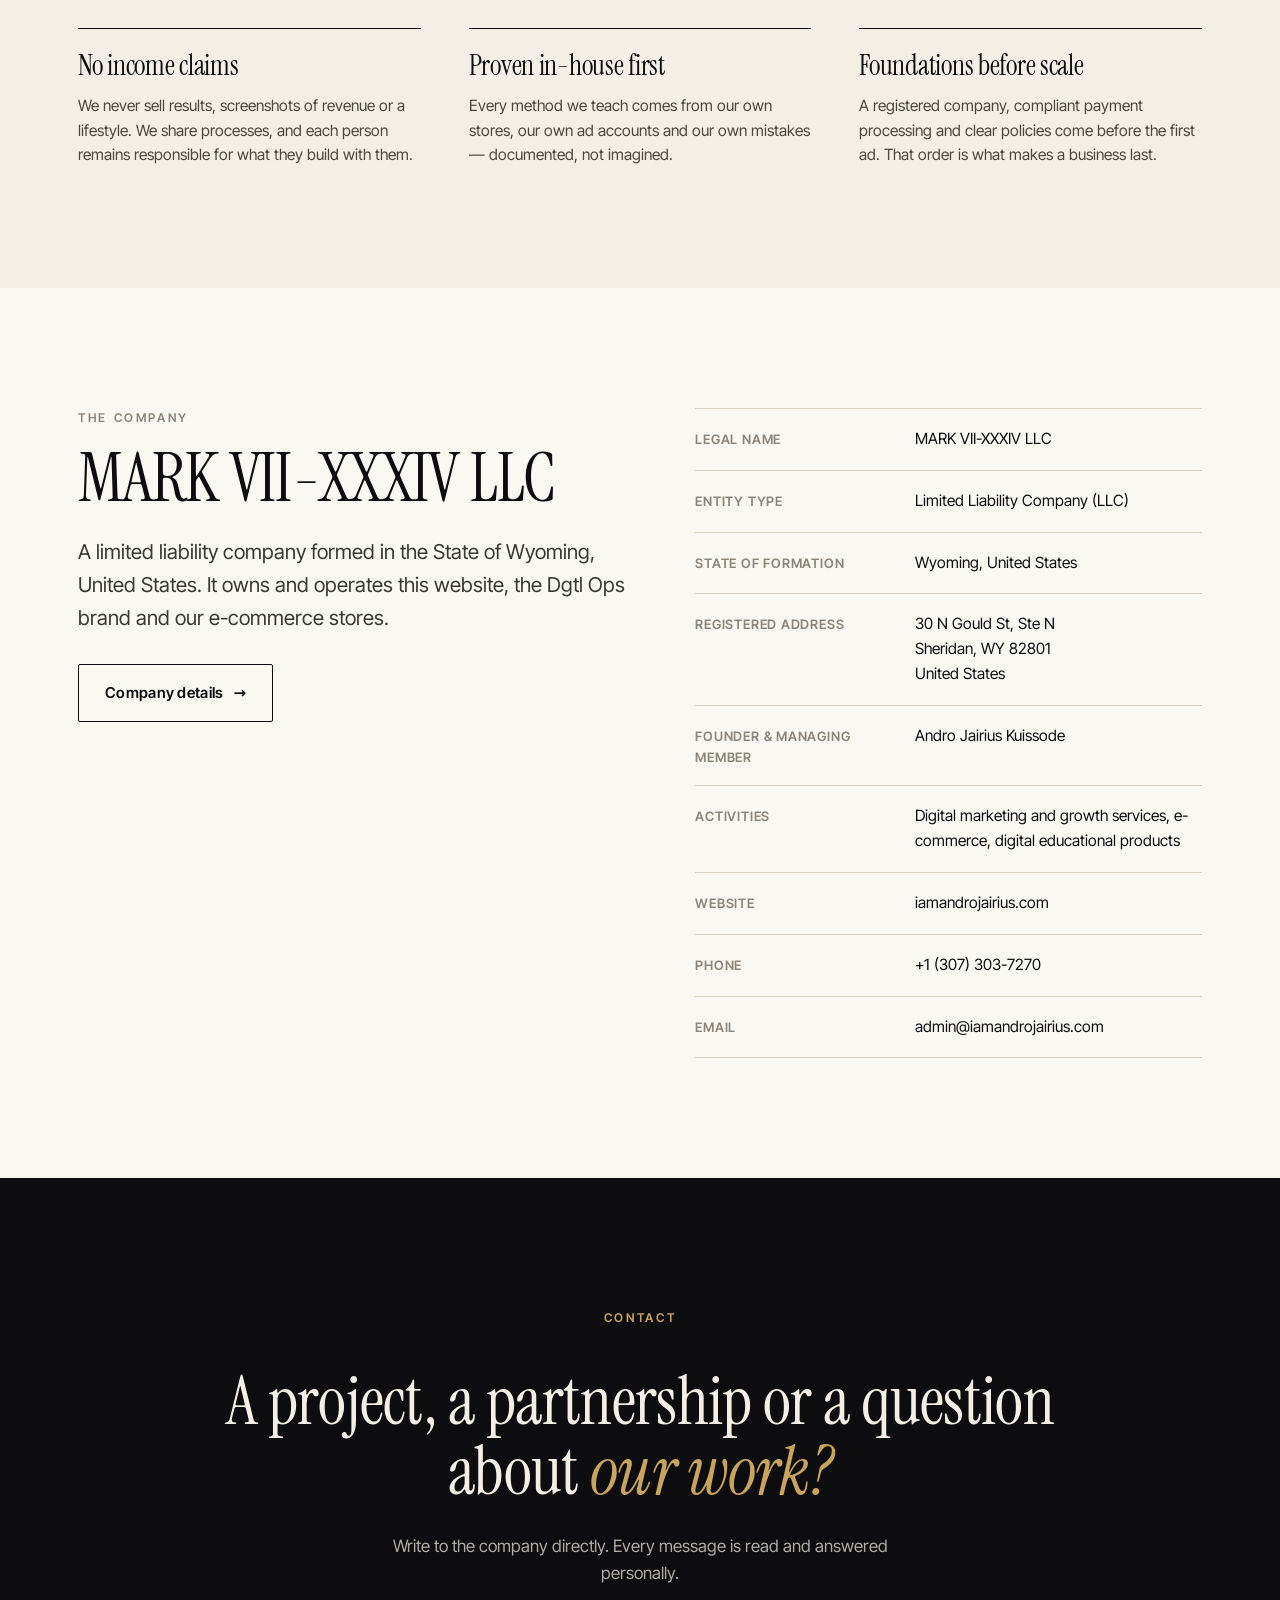
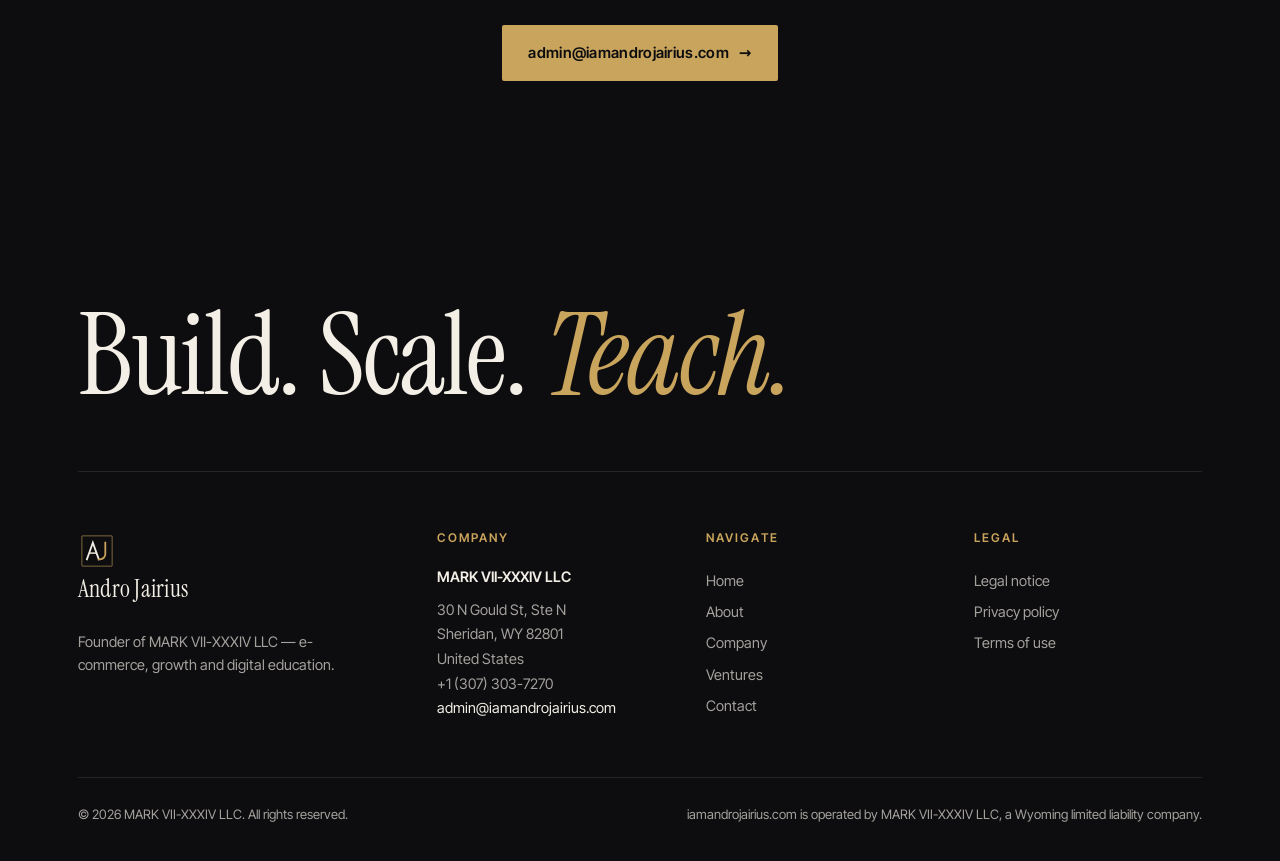
==== commit bb5b078b: "Add company phone number (contact, footer, legal notice, company page) Co-Authored-By: Claude Opus 5" ====
--- a/index.html
+++ b/index.html
@@ -21,7 +21,7 @@
 <link rel="apple-touch-icon" href="assets/icon-180.png">
 <link rel="preload" href="assets/fonts/instrument-serif-latin-400-normal.woff2" as="font" type="font/woff2" crossorigin>
 <link rel="stylesheet" href="assets/site.css">
-<script type="application/ld+json">{"@context": "https://schema.org", "@type": "Organization", "name": "MARK VII-XXXIV LLC", "legalName": "MARK VII-XXXIV LLC", "url": "https://iamandrojairius.com", "email": "admin@iamandrojairius.com", "logo": "https://iamandrojairius.com/assets/logo.svg", "address": {"@type": "PostalAddress", "streetAddress": "30 N Gould St, Ste N", "addressLocality": "Sheridan", "addressRegion": "WY", "postalCode": "82801", "addressCountry": "US"}, "founder": {"@type": "Person", "name": "Andro Jairius Kuissode"}}</script>
+<script type="application/ld+json">{"@context": "https://schema.org", "@type": "Organization", "name": "MARK VII-XXXIV LLC", "legalName": "MARK VII-XXXIV LLC", "url": "https://iamandrojairius.com", "email": "admin@iamandrojairius.com", "telephone": "+13073037270", "logo": "https://iamandrojairius.com/assets/logo.svg", "address": {"@type": "PostalAddress", "streetAddress": "30 N Gould St, Ste N", "addressLocality": "Sheridan", "addressRegion": "WY", "postalCode": "82801", "addressCountry": "US"}, "founder": {"@type": "Person", "name": "Andro Jairius Kuissode"}}</script>
 </head>
 <body>
 <header class="hdr">
@@ -104,7 +104,7 @@
  <div class="wrap entity">
   <div class="reveal"><p class="eyebrow">The company</p><h2 style="margin:16px 0 22px">MARK VII-XXXIV LLC</h2><p class="lead">A limited liability company formed in the State of Wyoming, United States. It owns and operates this website, the Dgtl Ops brand and our e-commerce stores.</p>
   <p style="margin-top:30px"><a class="btn btn-line" href="company.html">Company details <span class="arrow" aria-hidden="true">→</span></a></p></div>
-  <div class="reveal"><dl class="facts"><div><dt>Legal name</dt><dd>MARK VII-XXXIV LLC</dd></div><div><dt>Entity type</dt><dd>Limited Liability Company (LLC)</dd></div><div><dt>State of formation</dt><dd>Wyoming, United States</dd></div><div><dt>Registered address</dt><dd>30 N Gould St, Ste N<br>Sheridan, WY 82801<br>United States</dd></div><div><dt>Founder &amp; managing member</dt><dd>Andro Jairius Kuissode</dd></div><div><dt>Activities</dt><dd>Digital marketing and growth services, e-commerce, digital educational products</dd></div><div><dt>Website</dt><dd>iamandrojairius.com</dd></div><div><dt>Email</dt><dd><a href="mailto:admin@iamandrojairius.com">admin@iamandrojairius.com</a></dd></div></dl></div>
+  <div class="reveal"><dl class="facts"><div><dt>Legal name</dt><dd>MARK VII-XXXIV LLC</dd></div><div><dt>Entity type</dt><dd>Limited Liability Company (LLC)</dd></div><div><dt>State of formation</dt><dd>Wyoming, United States</dd></div><div><dt>Registered address</dt><dd>30 N Gould St, Ste N<br>Sheridan, WY 82801<br>United States</dd></div><div><dt>Founder &amp; managing member</dt><dd>Andro Jairius Kuissode</dd></div><div><dt>Activities</dt><dd>Digital marketing and growth services, e-commerce, digital educational products</dd></div><div><dt>Website</dt><dd>iamandrojairius.com</dd></div><div><dt>Phone</dt><dd><a href="tel:+13073037270">+1 (307) 303-7270</a></dd></div><div><dt>Email</dt><dd><a href="mailto:admin@iamandrojairius.com">admin@iamandrojairius.com</a></dd></div></dl></div>
  </div>
 </section>
 <section class="dark cta">
@@ -125,7 +125,7 @@
    </div>
    <div>
     <h4>Company</h4>
-    <address><span class="legal-name">MARK VII-XXXIV LLC</span>30 N Gould St, Ste N<br>Sheridan, WY 82801<br>United States<br><a href="mailto:admin@iamandrojairius.com" style="display:inline;color:var(--ivory)">admin@iamandrojairius.com</a></address>
+    <address><span class="legal-name">MARK VII-XXXIV LLC</span>30 N Gould St, Ste N<br>Sheridan, WY 82801<br>United States<br><a href="tel:+13073037270" style="display:inline">+1 (307) 303-7270</a><br><a href="mailto:admin@iamandrojairius.com" style="display:inline;color:var(--ivory)">admin@iamandrojairius.com</a></address>
    </div>
    <div><h4>Navigate</h4><a href="./">Home</a><a href="about.html">About</a><a href="company.html">Company</a><a href="index.html#ventures">Ventures</a><a href="contact.html">Contact</a></div>
    <div><h4>Legal</h4><a href="legal.html">Legal notice</a><a href="privacy.html">Privacy policy</a><a href="terms.html">Terms of use</a></div>
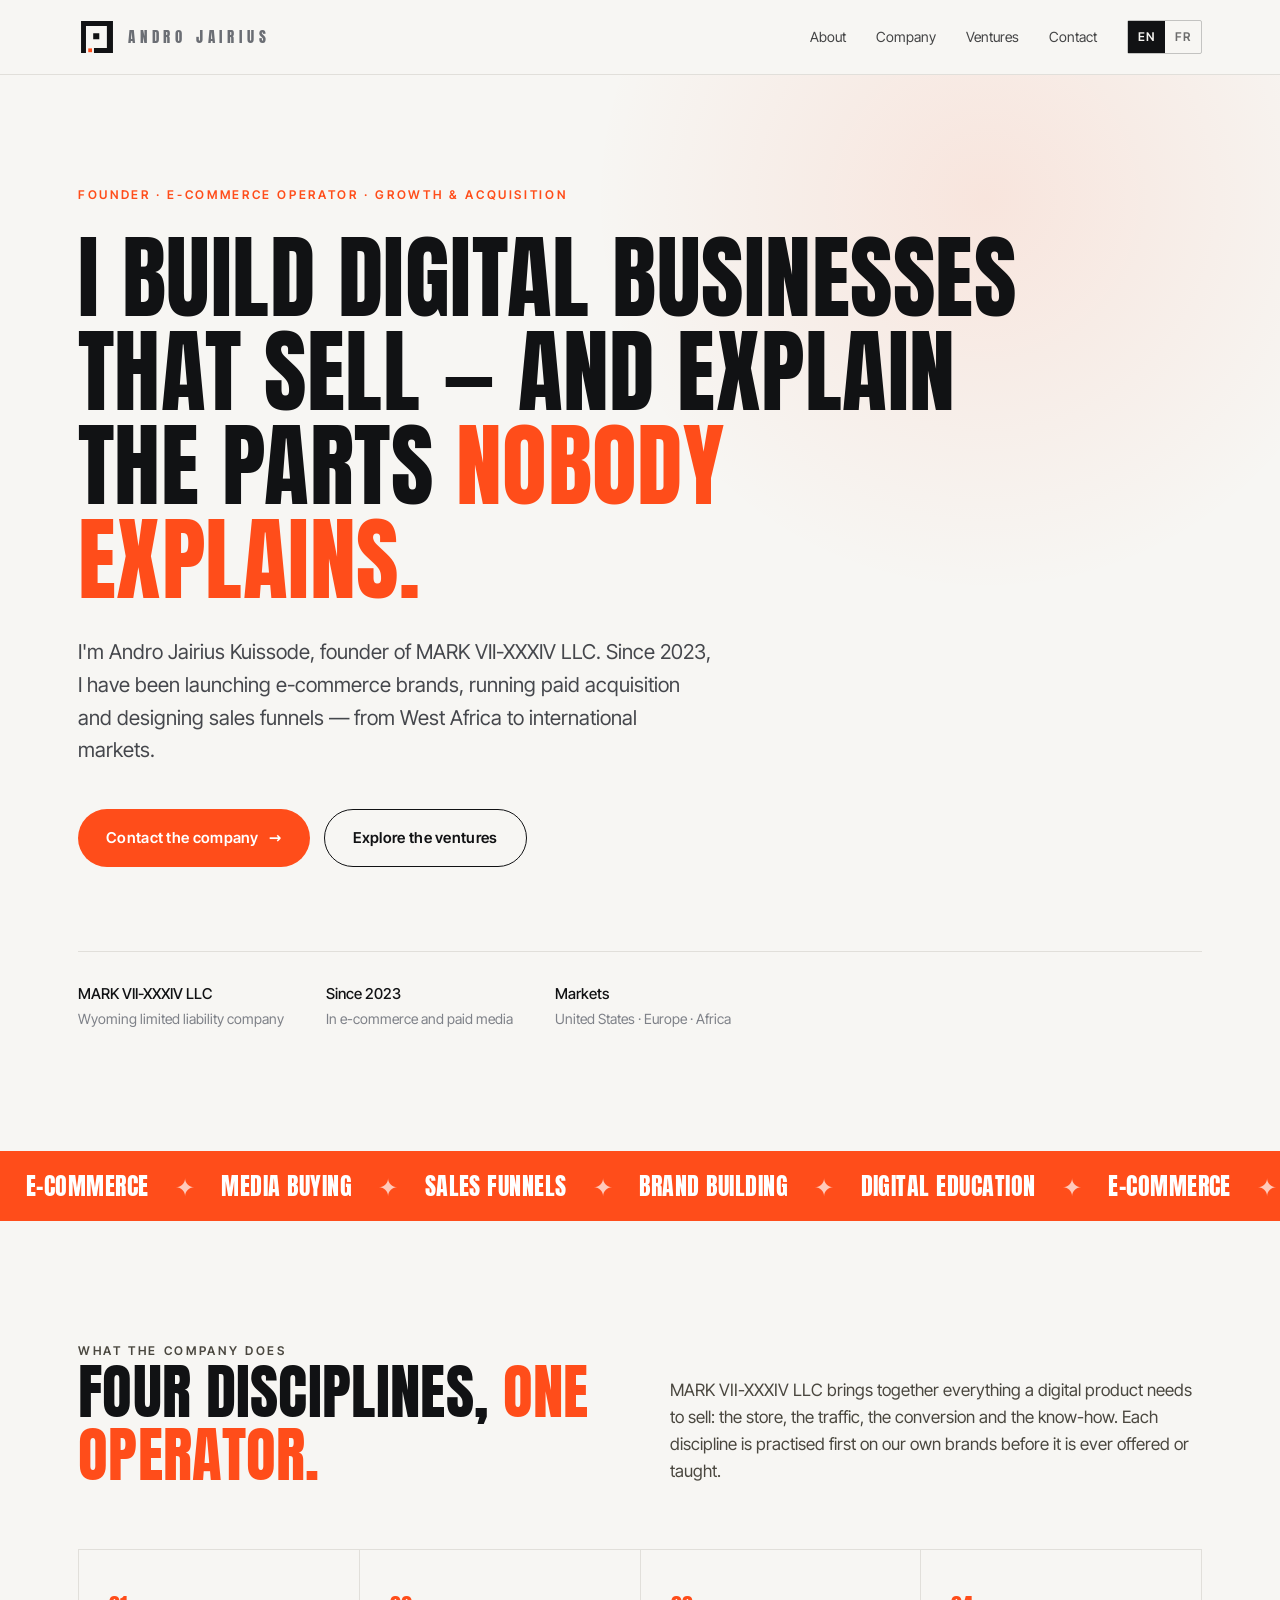
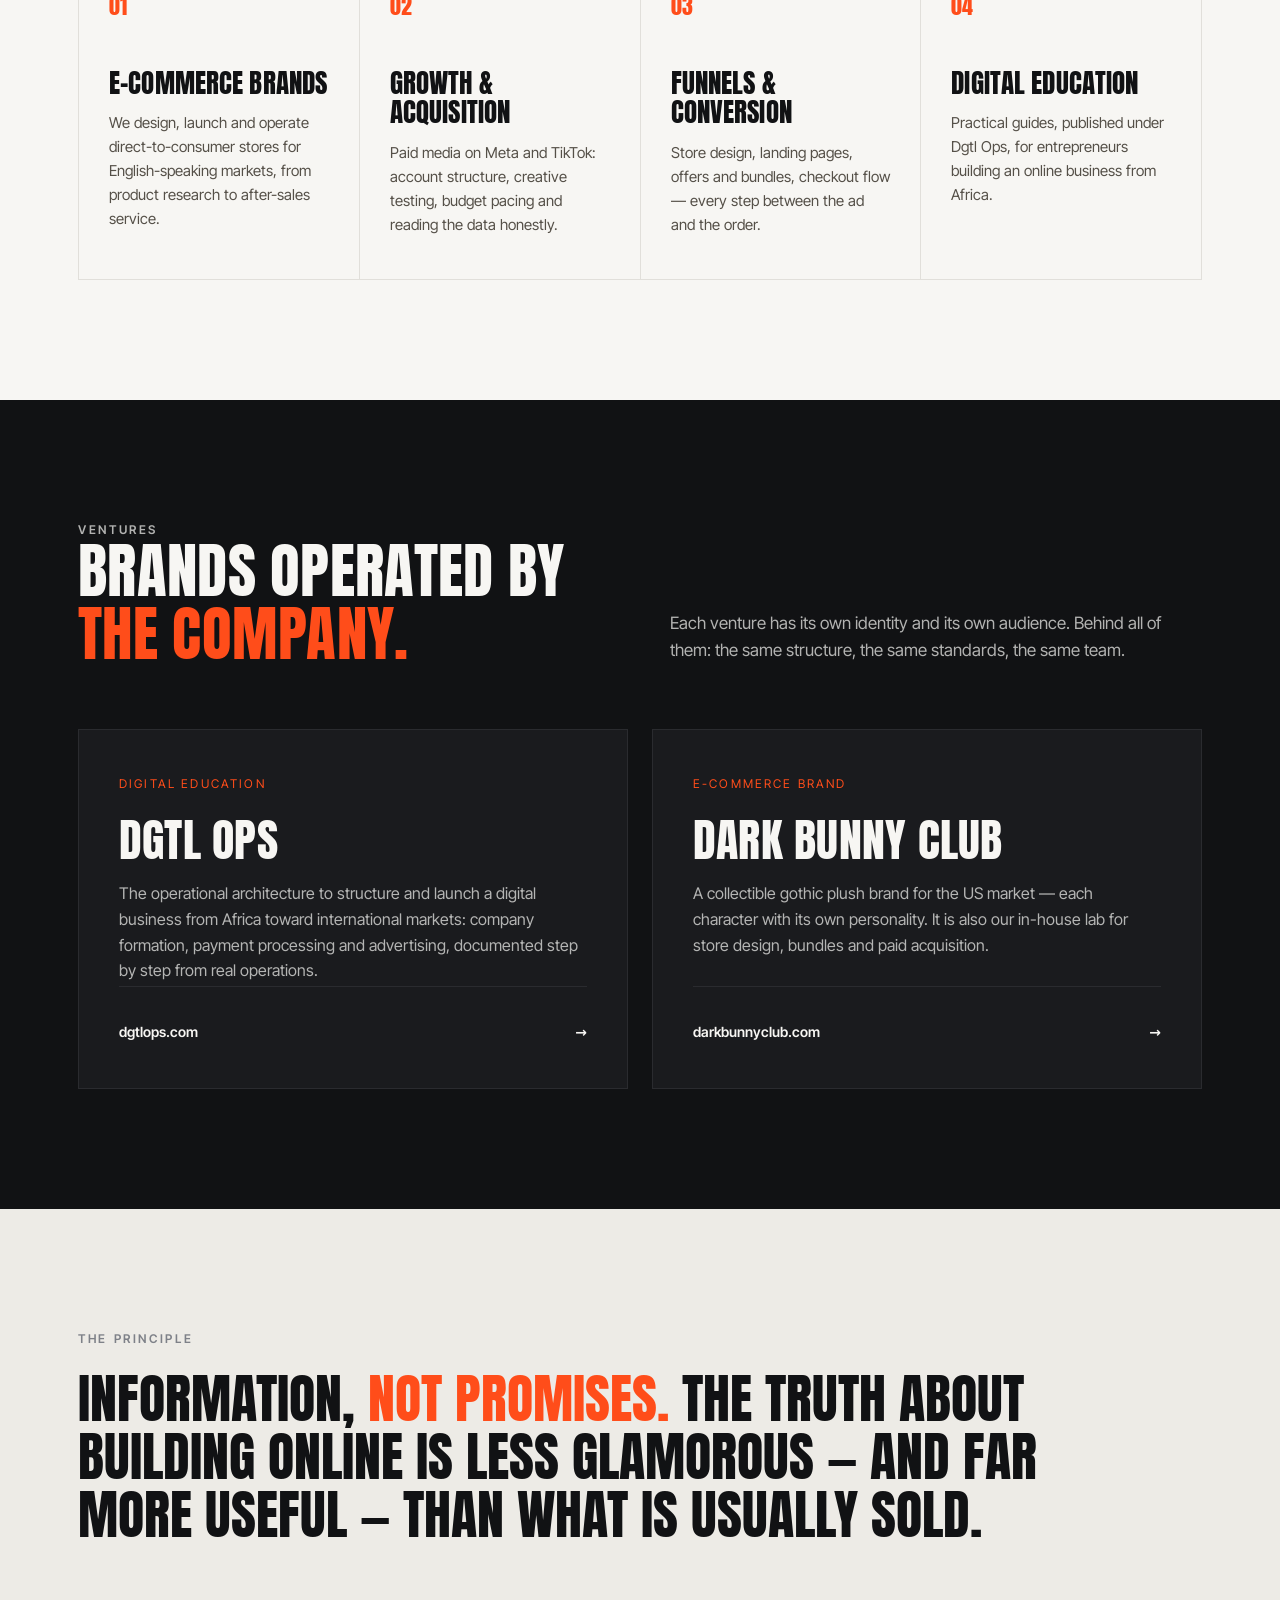
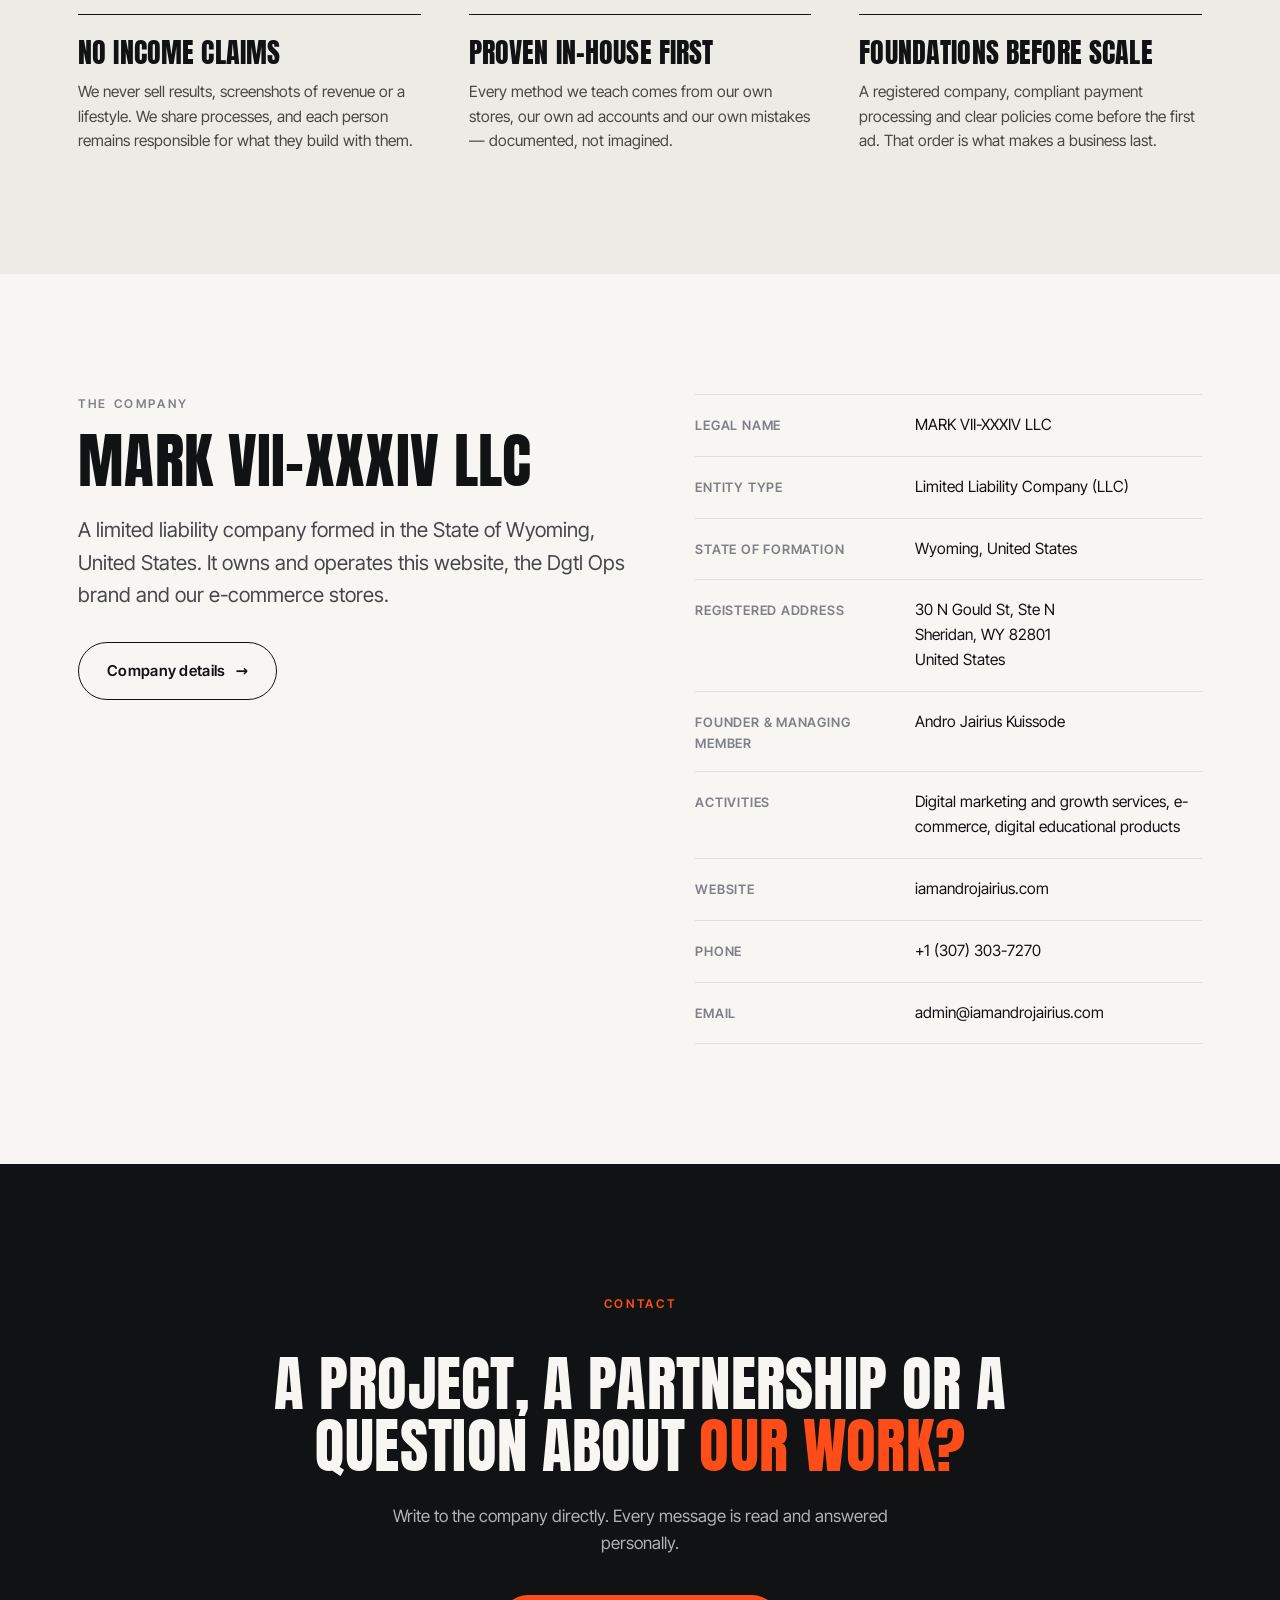
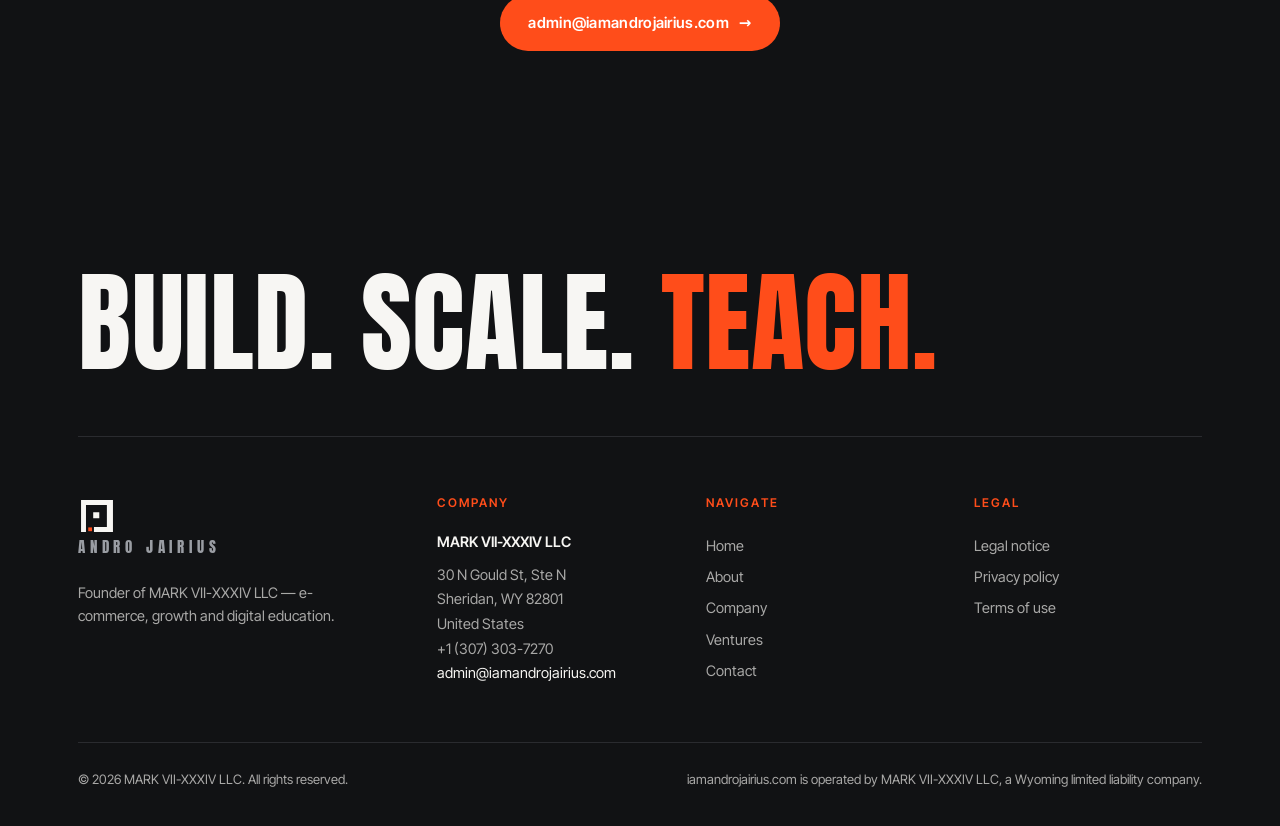
==== commit e1e12acb: "New identity: AJ monogram (V2) + Graphite & Signal palette Co-Authored-By: Claude Opus 5.5 <noreply@" ====
--- a/index.html
+++ b/index.html
@@ -27,7 +27,7 @@
 <header class="hdr">
  <div class="wrap">
   <a class="brand" href="./" aria-label="Andro Jairius — Home">
-   <img src="assets/logo.svg" alt="" width="38" height="38"><b>Andro Jairius</b>
+   <svg viewBox="0 0 100 100" aria-hidden="true"><path fill="currentColor" d="M8 8h84v13H8zM8 8h13v84H8zM76 8h16v84H76zM42 79h50v13H42zM40 40h16v16H40z"/><rect x="27" y="80" width="10" height="10" fill="#FF4D1A"/></svg><b>ANDRO JAIRIUS</b>
   </a>
   <nav class="nav" id="nav">
    <a href="about.html">About</a><a href="company.html">Company</a><a href="index.html#ventures">Ventures</a><a href="contact.html">Contact</a>
@@ -120,7 +120,7 @@
   <div class="big">Build. Scale. <em>Teach.</em></div>
   <div class="fcols">
    <div>
-    <a class="brand" href="./" style="color:var(--ivory);margin-bottom:18px"><img src="assets/logo.svg" alt="" width="38" height="38"><b>Andro Jairius</b></a>
+    <a class="brand" href="./" style="color:var(--ivory);margin-bottom:18px"><svg viewBox="0 0 100 100" aria-hidden="true"><path fill="currentColor" d="M8 8h84v13H8zM8 8h13v84H8zM76 8h16v84H76zM42 79h50v13H42zM40 40h16v16H40z"/><rect x="27" y="80" width="10" height="10" fill="#FF4D1A"/></svg><b>ANDRO JAIRIUS</b></a>
     <p style="max-width:300px;margin-top:16px">Founder of MARK VII-XXXIV LLC — e-commerce, growth and digital education.</p>
    </div>
    <div>
--- a/assets/site.css
+++ b/assets/site.css
@@ -1,3 +1,4 @@
+@font-face{font-family:Anton;font-style:normal;font-weight:400;font-display:swap;src:url(fonts/anton-latin-400-normal.woff2) format("woff2")}
 @font-face{font-family:"Instrument Serif";font-style:normal;font-weight:400;font-display:swap;src:url(fonts/instrument-serif-latin-400-normal.woff2) format("woff2");unicode-range:U+0000-00FF,U+0131,U+0152-0153,U+02BB-02BC,U+02C6,U+02DA,U+02DC,U+2000-206F,U+20AC,U+2122,U+2191,U+2193,U+2212,U+2215,U+FEFF,U+FFFD}
 @font-face{font-family:"Instrument Serif";font-style:normal;font-weight:400;font-display:swap;src:url(fonts/instrument-serif-latin-ext-400-normal.woff2) format("woff2");unicode-range:U+0100-02AF,U+1E00-1EFF,U+2020,U+20A0-20AB,U+20AD-20C0,U+2113,U+2C60-2C7F,U+A720-A7FF}
 @font-face{font-family:"Instrument Serif";font-style:italic;font-weight:400;font-display:swap;src:url(fonts/instrument-serif-latin-400-italic.woff2) format("woff2");unicode-range:U+0000-00FF,U+0131,U+0152-0153,U+02BB-02BC,U+02C6,U+02DA,U+02DC,U+2000-206F,U+20AC,U+2122,U+2191,U+2193,U+2212,U+2215,U+FEFF,U+FFFD}
@@ -6,10 +7,10 @@
 @font-face{font-family:"Inter Tight";font-style:normal;font-weight:100 900;font-display:swap;src:url(fonts/inter-tight-latin-ext-wght-normal.woff2) format("woff2-variations");unicode-range:U+0100-02AF,U+1E00-1EFF,U+2020,U+20A0-20AB,U+20AD-20C0,U+2113,U+2C60-2C7F,U+A720-A7FF}
 
 :root{
-  --ink:#0D0D0F;--ink-2:#17171B;--ink-3:#24242A;
-  --ivory:#F3EFE6;--paper:#FAF8F3;--stone:#8A8578;--line:#D9D3C5;
-  --gold:#C9A45C;--gold-2:#E2C687;
-  --serif:"Instrument Serif",Georgia,"Times New Roman",serif;
+  --ink:#111214;--ink-2:#1A1B1E;--ink-3:#2A2B2F;
+  --ivory:#F7F6F3;--paper:#F7F6F3;--stone:#7E8188;--line:#E1DFDA;
+  --gold:#FF4D1A;--gold-2:#FF6A3D;--steel:#9A9DA3;
+  --serif:Anton,"Arial Narrow",Impact,sans-serif;
   --sans:"Inter Tight",system-ui,-apple-system,"Segoe UI",Roboto,sans-serif;
   --wrap:1180px;
 }
@@ -21,36 +22,36 @@
 .wrap{max-width:var(--wrap);margin:0 auto;padding:0 28px}
 .eyebrow{font-size:12px;letter-spacing:.22em;text-transform:uppercase;font-weight:600;color:var(--stone)}
 .eyebrow.gold{color:var(--gold)}
-h1,h2,h3{font-family:var(--serif);font-weight:400;letter-spacing:-.01em;line-height:1.04}
-h1{font-size:clamp(48px,8.4vw,112px)}
-h2{font-size:clamp(38px,5.4vw,68px)}
+h1,h2,h3{font-family:var(--serif);font-weight:400;letter-spacing:.005em;line-height:1.02;text-transform:uppercase}
+h1{font-size:clamp(42px,7.2vw,100px)}
+h2{font-size:clamp(34px,4.8vw,62px)}
 h3{font-size:30px;line-height:1.1}
-em{font-style:italic;color:var(--gold)}
-.lead{font-size:clamp(18px,1.6vw,21px);line-height:1.6;color:#3a3833;max-width:640px}
-.btn{font-family:var(--sans);display:inline-flex;align-items:center;gap:10px;padding:16px 26px;border-radius:2px;font-weight:600;font-size:15px;letter-spacing:.02em;transition:.25s}
-.btn-gold{background:var(--gold);color:var(--ink)}
+em{font-style:normal;color:var(--gold)}
+.lead{font-size:clamp(18px,1.6vw,21px);line-height:1.6;color:#45474c;max-width:640px}
+.btn{font-family:var(--sans);display:inline-flex;align-items:center;gap:10px;padding:16px 28px;border-radius:999px;font-weight:600;font-size:15px;letter-spacing:.02em;transition:.25s}
+.btn-gold{background:var(--gold);color:#fff}
 .btn-gold:hover{background:var(--gold-2)}
 .btn-line{border:1px solid currentColor}
-.btn-line:hover{background:rgba(201,164,92,.12)}
+.btn-line:hover{background:rgba(255,77,26,.08)}
 .arrow{transition:transform .25s}.btn:hover .arrow{transform:translateX(4px)}
 
 /* header */
-.hdr{position:sticky;top:0;z-index:50;background:rgba(13,13,15,.92);backdrop-filter:blur(10px);-webkit-backdrop-filter:blur(10px);color:var(--ivory);border-bottom:1px solid rgba(243,239,230,.08)}
+.hdr{position:sticky;top:0;z-index:50;background:rgba(247,246,243,.94);backdrop-filter:blur(10px);-webkit-backdrop-filter:blur(10px);color:var(--ink);border-bottom:1px solid var(--line)}
 .hdr .wrap{display:flex;align-items:center;justify-content:space-between;height:74px}
 .brand{display:flex;align-items:center;gap:12px}
-.brand img{width:38px;height:38px}
-.brand b{font-family:var(--serif);font-weight:400;font-size:24px;letter-spacing:.01em}
+.brand svg{width:38px;height:38px;flex:none}
+.brand b{font-family:var(--serif);font-weight:400;font-size:15px;letter-spacing:.32em;color:#6B6E74}
 .nav{display:flex;align-items:center;gap:30px;font-size:14px}
 .nav a{opacity:.78;transition:.2s}
-.nav a:hover,.nav a.on{opacity:1;color:var(--gold-2)}
-.lang{display:flex;border:1px solid rgba(243,239,230,.25);border-radius:2px;font-size:12px;font-weight:600;letter-spacing:.08em}
-.lang a{padding:6px 10px;opacity:.6}.lang a.on{opacity:1;background:var(--ivory);color:var(--ink)}
-.burger{display:none;background:none;border:0;color:var(--ivory);width:40px;height:40px;cursor:pointer}
+.nav a:hover,.nav a.on{opacity:1;color:var(--gold)}
+.lang{display:flex;border:1px solid rgba(17,18,20,.22);border-radius:2px;font-size:12px;font-weight:600;letter-spacing:.08em}
+.lang a{padding:6px 10px;opacity:.6}.lang a.on{opacity:1;background:var(--ink);color:var(--paper)}
+.burger{display:none;background:none;border:0;color:var(--ink);width:40px;height:40px;cursor:pointer}
 .burger span{display:block;height:1.5px;background:currentColor;margin:7px 8px;transition:.3s}
 @media(max-width:900px){
   .burger{display:block}
-  .nav{position:fixed;inset:74px 0 auto 0;background:var(--ink);flex-direction:column;align-items:flex-start;gap:0;padding:12px 28px 28px;border-bottom:1px solid var(--ink-3);transform:translateY(-12px);opacity:0;pointer-events:none;transition:.3s}
-  .nav a{padding:14px 0;font-size:20px;font-family:var(--serif);width:100%;border-bottom:1px solid var(--ink-3)}
+  .nav{position:fixed;inset:74px 0 auto 0;background:var(--paper);flex-direction:column;align-items:flex-start;gap:0;padding:12px 28px 28px;border-bottom:1px solid var(--line);transform:translateY(-12px);opacity:0;pointer-events:none;transition:.3s}
+  .nav a{padding:14px 0;font-size:22px;font-family:var(--serif);text-transform:uppercase;width:100%;border-bottom:1px solid var(--line)}
   .nav .lang{margin-top:20px}.nav .lang a{font-family:var(--sans);font-size:12px;border:0;width:auto;padding:8px 14px}
   body.open .nav{transform:none;opacity:1;pointer-events:auto}
   body.open .burger span:nth-child(1){transform:translateY(8.5px) rotate(45deg)}
@@ -59,22 +60,22 @@
 }
 
 /* hero */
-.hero{background:var(--ink);color:var(--ivory);position:relative;overflow:hidden;padding:110px 0 120px}
-.hero:before{content:"";position:absolute;right:-12%;top:-30%;width:70vw;height:70vw;max-width:900px;max-height:900px;border-radius:50%;background:radial-gradient(circle,rgba(201,164,92,.16),rgba(201,164,92,0) 62%)}
+.hero{background:var(--paper);color:var(--ink);position:relative;overflow:hidden;padding:110px 0 120px}
+.hero:before{content:"";position:absolute;right:-12%;top:-30%;width:70vw;height:70vw;max-width:900px;max-height:900px;border-radius:50%;background:radial-gradient(circle,rgba(255,77,26,.10),rgba(255,77,26,0) 62%)}
 .hero .wrap{position:relative}
 .hero h1{margin:26px 0 30px;max-width:1000px}
-.hero .lead{color:rgba(243,239,230,.72)}
+.hero .lead{color:#45474c}
 .hero .ctas{display:flex;gap:14px;flex-wrap:wrap;margin-top:42px}
-.hero .btn-line{color:var(--ivory)}
-.hero-meta{display:flex;gap:42px;flex-wrap:wrap;margin-top:84px;padding-top:30px;border-top:1px solid rgba(243,239,230,.12);font-size:14px;color:rgba(243,239,230,.6)}
-.hero-meta b{display:block;color:var(--ivory);font-weight:500;font-size:15px;margin-bottom:2px}
+.hero .btn-line{color:var(--ink)}
+.hero-meta{display:flex;gap:42px;flex-wrap:wrap;margin-top:84px;padding-top:30px;border-top:1px solid var(--line);font-size:14px;color:var(--stone)}
+.hero-meta b{display:block;color:var(--ink);font-weight:500;font-size:15px;margin-bottom:2px}
 .page-hero{padding:96px 0 80px}
-.page-hero h1{font-size:clamp(46px,7vw,92px)}
+.page-hero h1{font-size:clamp(42px,6.4vw,86px)}
 
 /* marquee */
-.band{background:var(--gold);color:var(--ink);overflow:hidden;white-space:nowrap;padding:16px 0}
-.band div{display:inline-block;animation:mq 38s linear infinite;font-family:var(--serif);font-size:26px}
-.band span{margin:0 26px}.band i{font-style:normal;opacity:.5}
+.band{background:var(--gold);color:#fff;overflow:hidden;white-space:nowrap;padding:16px 0}
+.band div{display:inline-block;animation:mq 38s linear infinite;font-family:var(--serif);font-size:24px;text-transform:uppercase;letter-spacing:.02em}
+.band span{margin:0 26px}.band i{font-style:normal;opacity:.7}
 @keyframes mq{to{transform:translateX(-50%)}}
 @media(prefers-reduced-motion:reduce){.band div{animation:none}}
 
@@ -84,14 +85,14 @@
 .sec-head p{color:#4a473f}
 @media(max-width:900px){.sec-head{grid-template-columns:1fr;gap:22px}section{padding:84px 0}.hero{padding:76px 0 84px}}
 .dark{background:var(--ink);color:var(--ivory)}
-.dark .sec-head p,.dark p{color:rgba(243,239,230,.7)}
-.ivory{background:var(--ivory)}
+.dark .sec-head p,.dark p{color:rgba(247,246,243,.7)}
+.ivory{background:#EDEBE6}
 
 .grid4{display:grid;grid-template-columns:repeat(4,1fr);border-top:1px solid var(--line);border-left:1px solid var(--line)}
 .card{padding:38px 30px 42px;border-right:1px solid var(--line);border-bottom:1px solid var(--line);transition:.3s;background:var(--paper)}
 .card:hover{background:#fff}
-.card .n{font-family:var(--serif);font-style:italic;color:var(--gold);font-size:22px}
-.card h3{margin:44px 0 14px;font-size:28px}
+.card .n{font-family:var(--serif);color:var(--gold);font-size:22px}
+.card h3{margin:44px 0 14px;font-size:27px}
 .card p{font-size:15px;color:#555048}
 @media(max-width:1000px){.grid4{grid-template-columns:1fr 1fr}}
 @media(max-width:600px){.grid4{grid-template-columns:1fr}.card h3{margin-top:26px}}
@@ -111,7 +112,7 @@
 .principle p{font-size:15.5px;color:#4a473f}
 @media(max-width:800px){.principles{grid-template-columns:1fr;gap:36px}}
 
-.quote{font-family:var(--serif);font-size:clamp(34px,4.6vw,60px);line-height:1.12;max-width:1000px}
+.quote{font-family:var(--serif);text-transform:uppercase;font-size:clamp(30px,4.2vw,54px);line-height:1.08;max-width:1000px}
 
 .entity{display:grid;grid-template-columns:1.1fr 1fr;gap:60px;align-items:start}
 .facts{border-top:1px solid var(--line)}
@@ -153,8 +154,8 @@
 @media(max-width:700px){form.cf{grid-template-columns:1fr}}
 
 /* footer */
-.ftr{background:var(--ink);color:rgba(243,239,230,.66);font-size:14.5px;padding:90px 0 36px}
-.ftr .big{font-family:var(--serif);color:var(--ivory);font-size:clamp(46px,9vw,128px);line-height:.95;letter-spacing:-.02em;padding-bottom:60px;border-bottom:1px solid var(--ink-3)}
+.ftr{background:var(--ink);color:rgba(247,246,243,.66);font-size:14.5px;padding:90px 0 36px}
+.ftr .big{font-family:var(--serif);text-transform:uppercase;color:var(--ivory);font-size:clamp(44px,8.6vw,124px);line-height:.95;letter-spacing:.005em;padding-bottom:60px;border-bottom:1px solid var(--ink-3)}
 .ftr .big em{color:var(--gold)}
 .fcols{display:grid;grid-template-columns:1.4fr 1fr 1fr 1fr;gap:40px;padding:56px 0}
 .fcols h4{font-size:12px;letter-spacing:.18em;text-transform:uppercase;color:var(--gold);font-weight:600;margin-bottom:18px}
@@ -169,3 +170,8 @@
 .reveal.in{opacity:1;transform:none}
 @media(prefers-reduced-motion:reduce){.reveal{opacity:1;transform:none}}
 :focus-visible{outline:2px solid var(--gold);outline-offset:3px}
+
+.ftr .brand b{color:var(--steel)}
+.venture .tag{color:var(--gold)}
+.facts dt{color:var(--stone)}
+.brand b{white-space:nowrap}
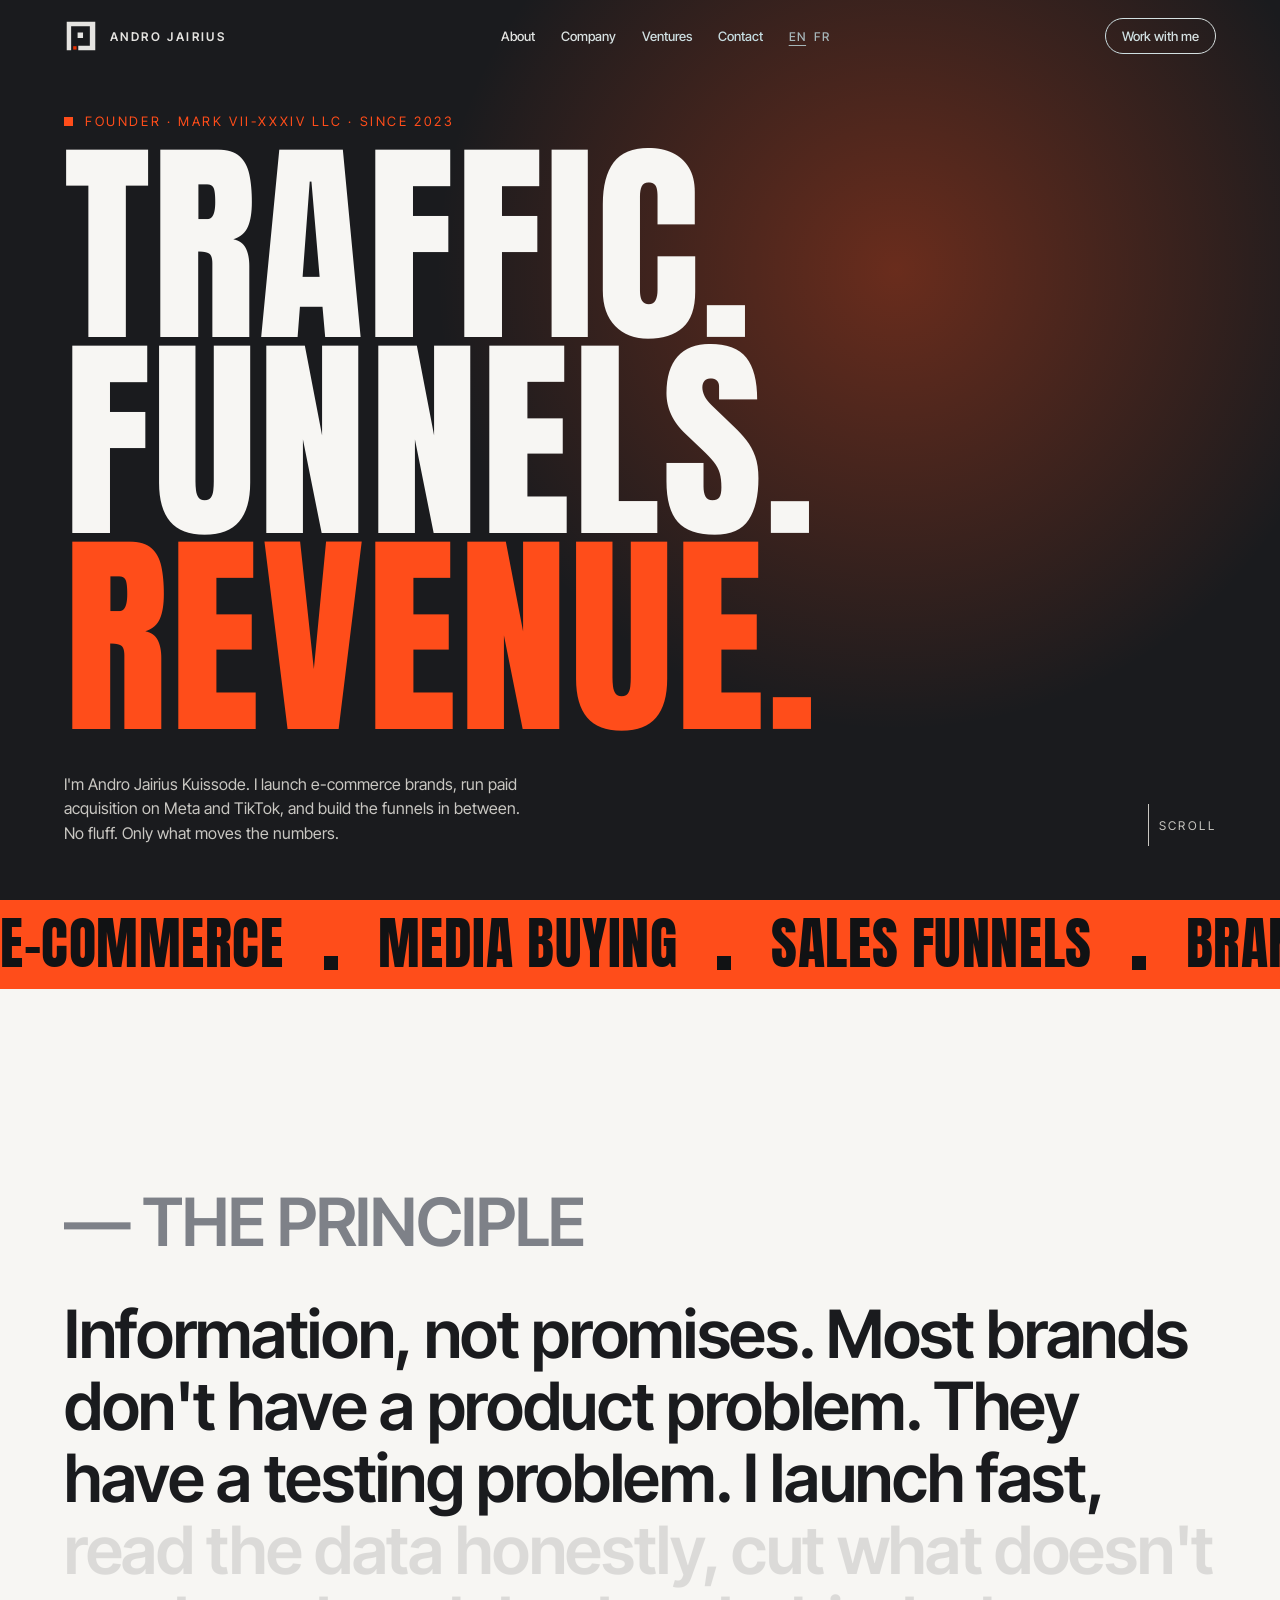
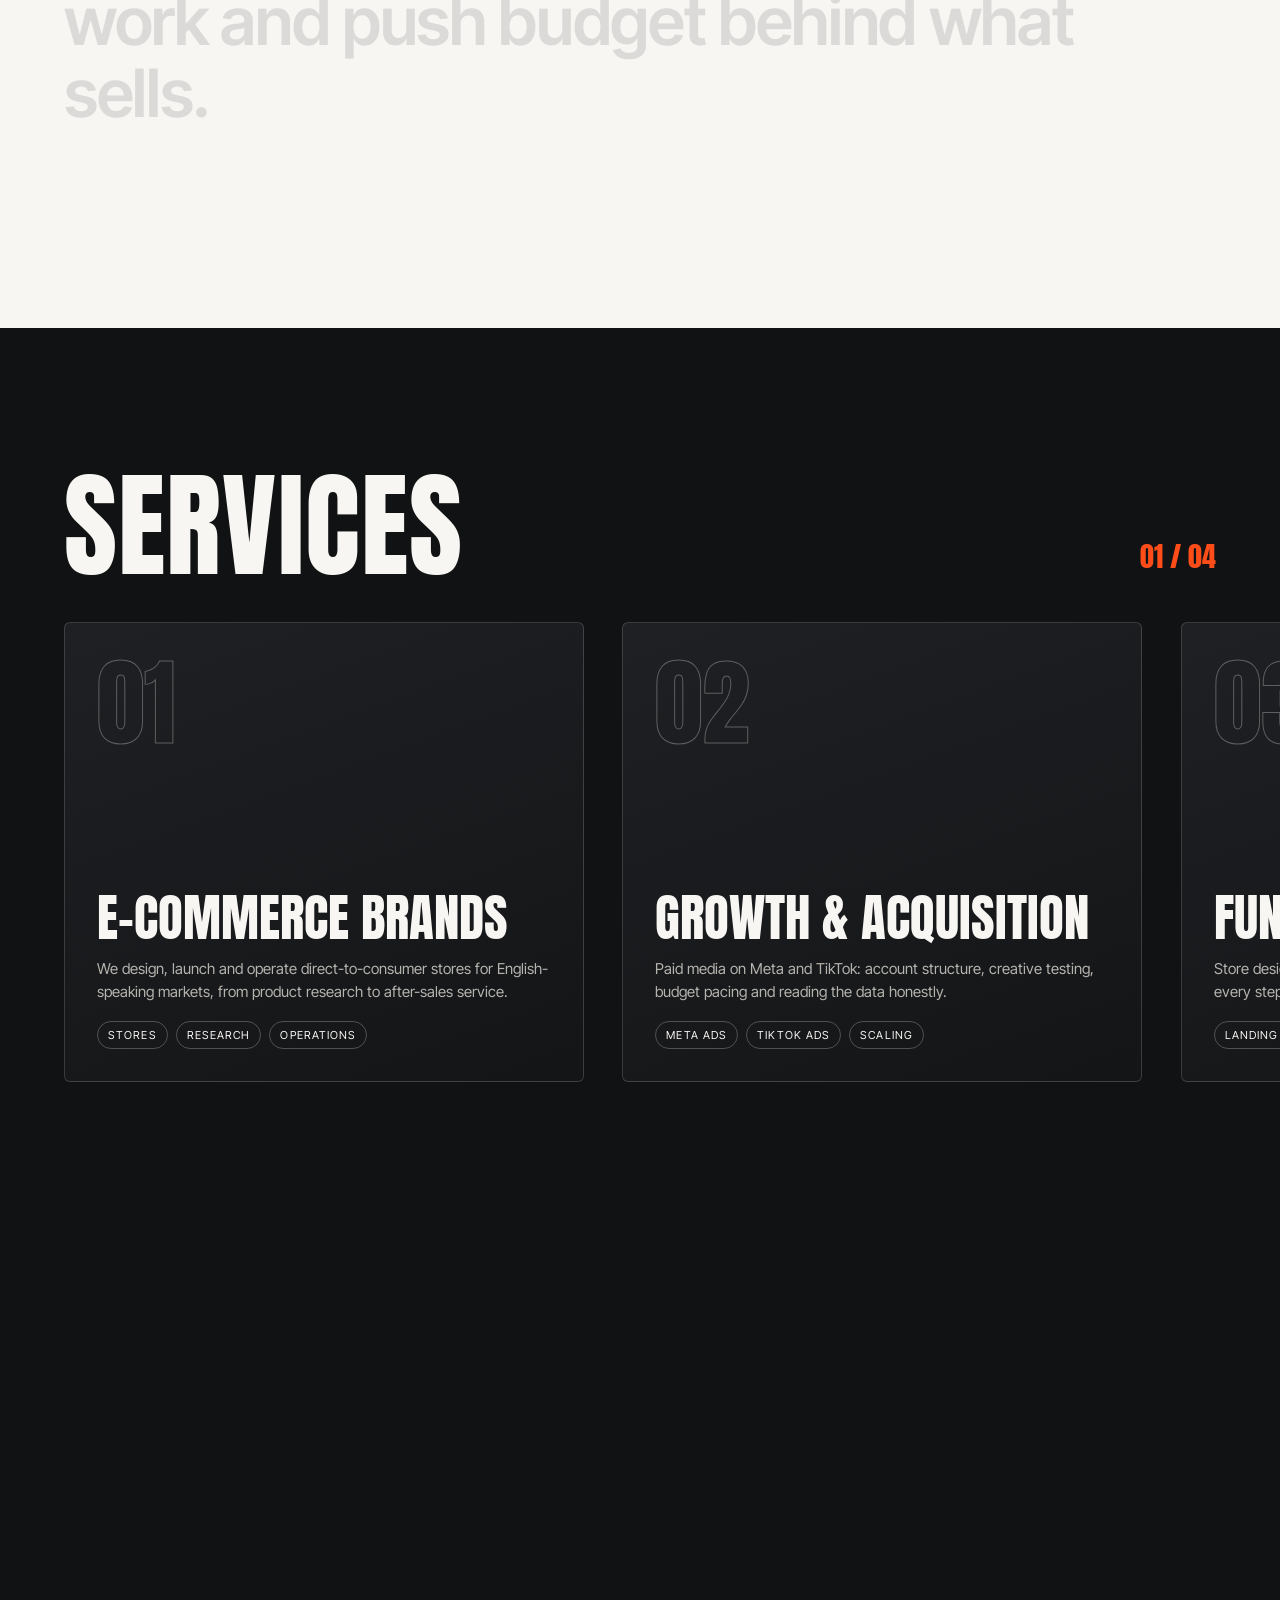
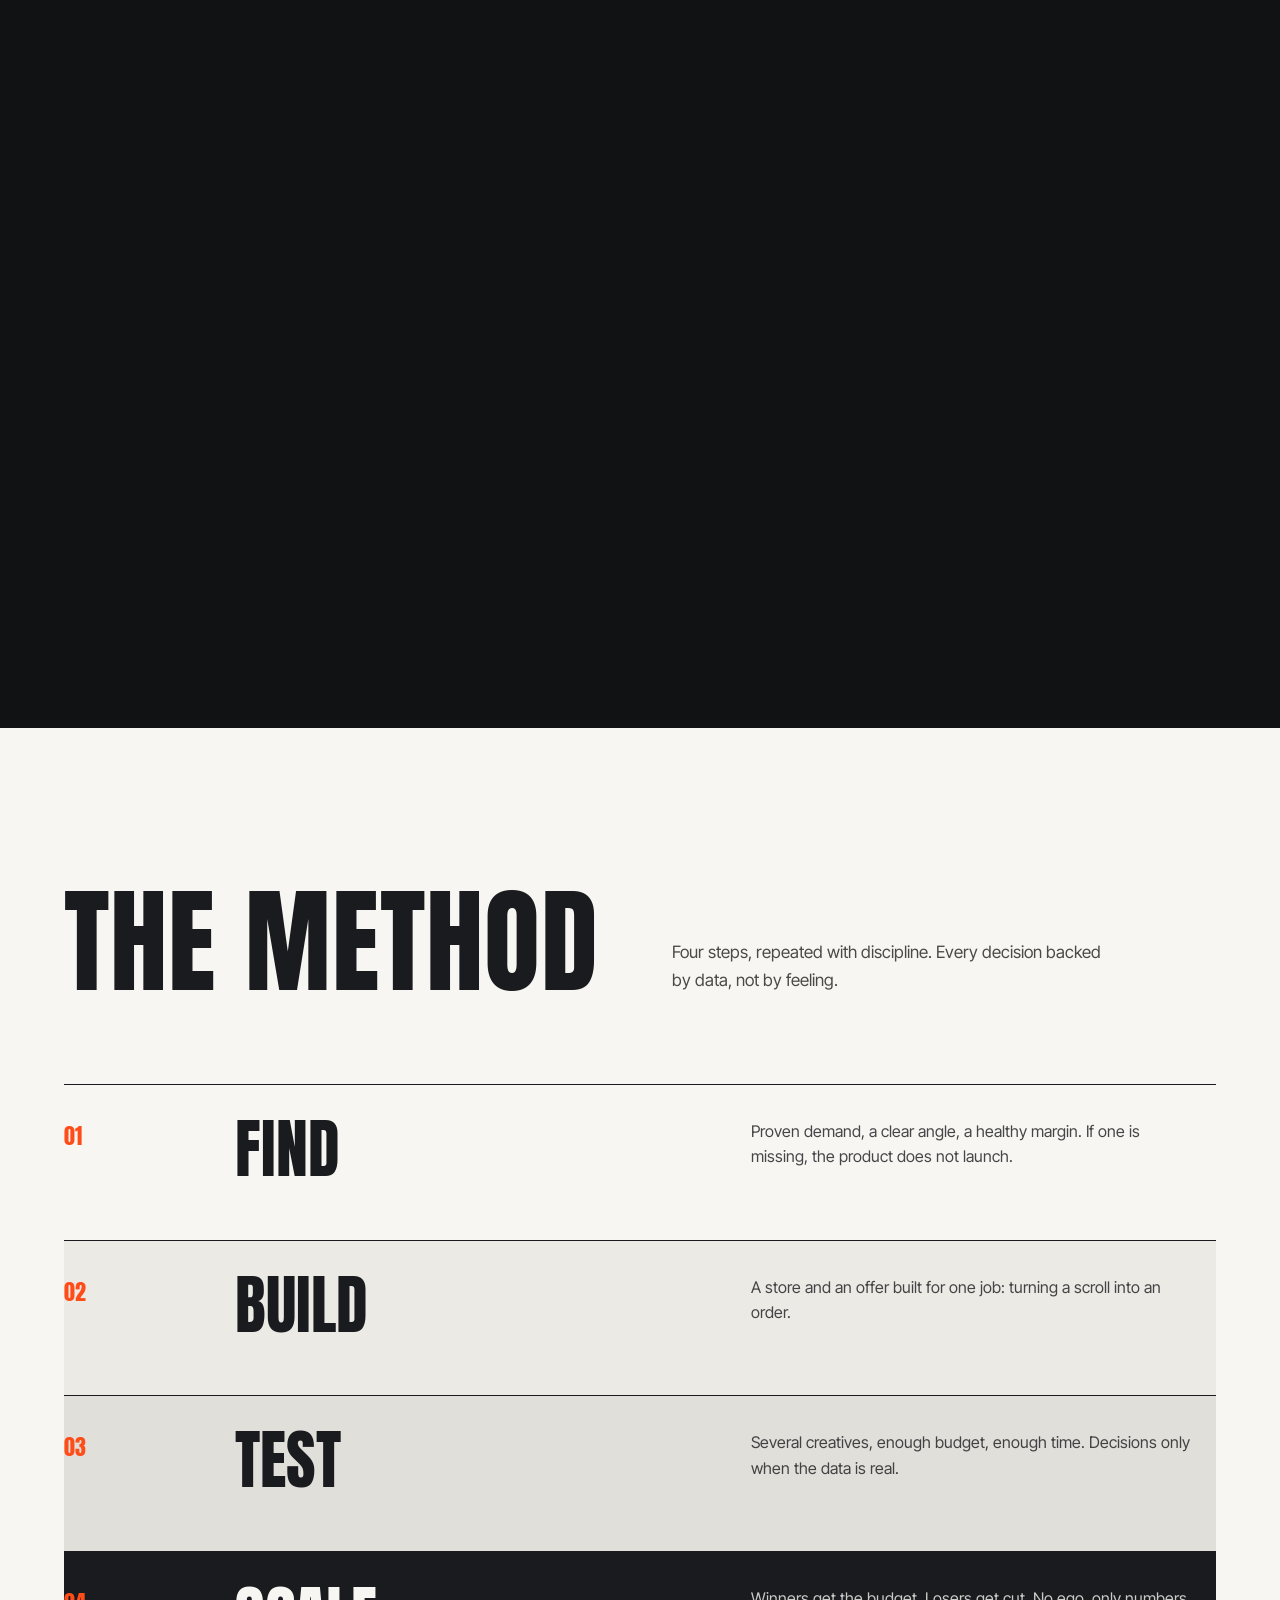
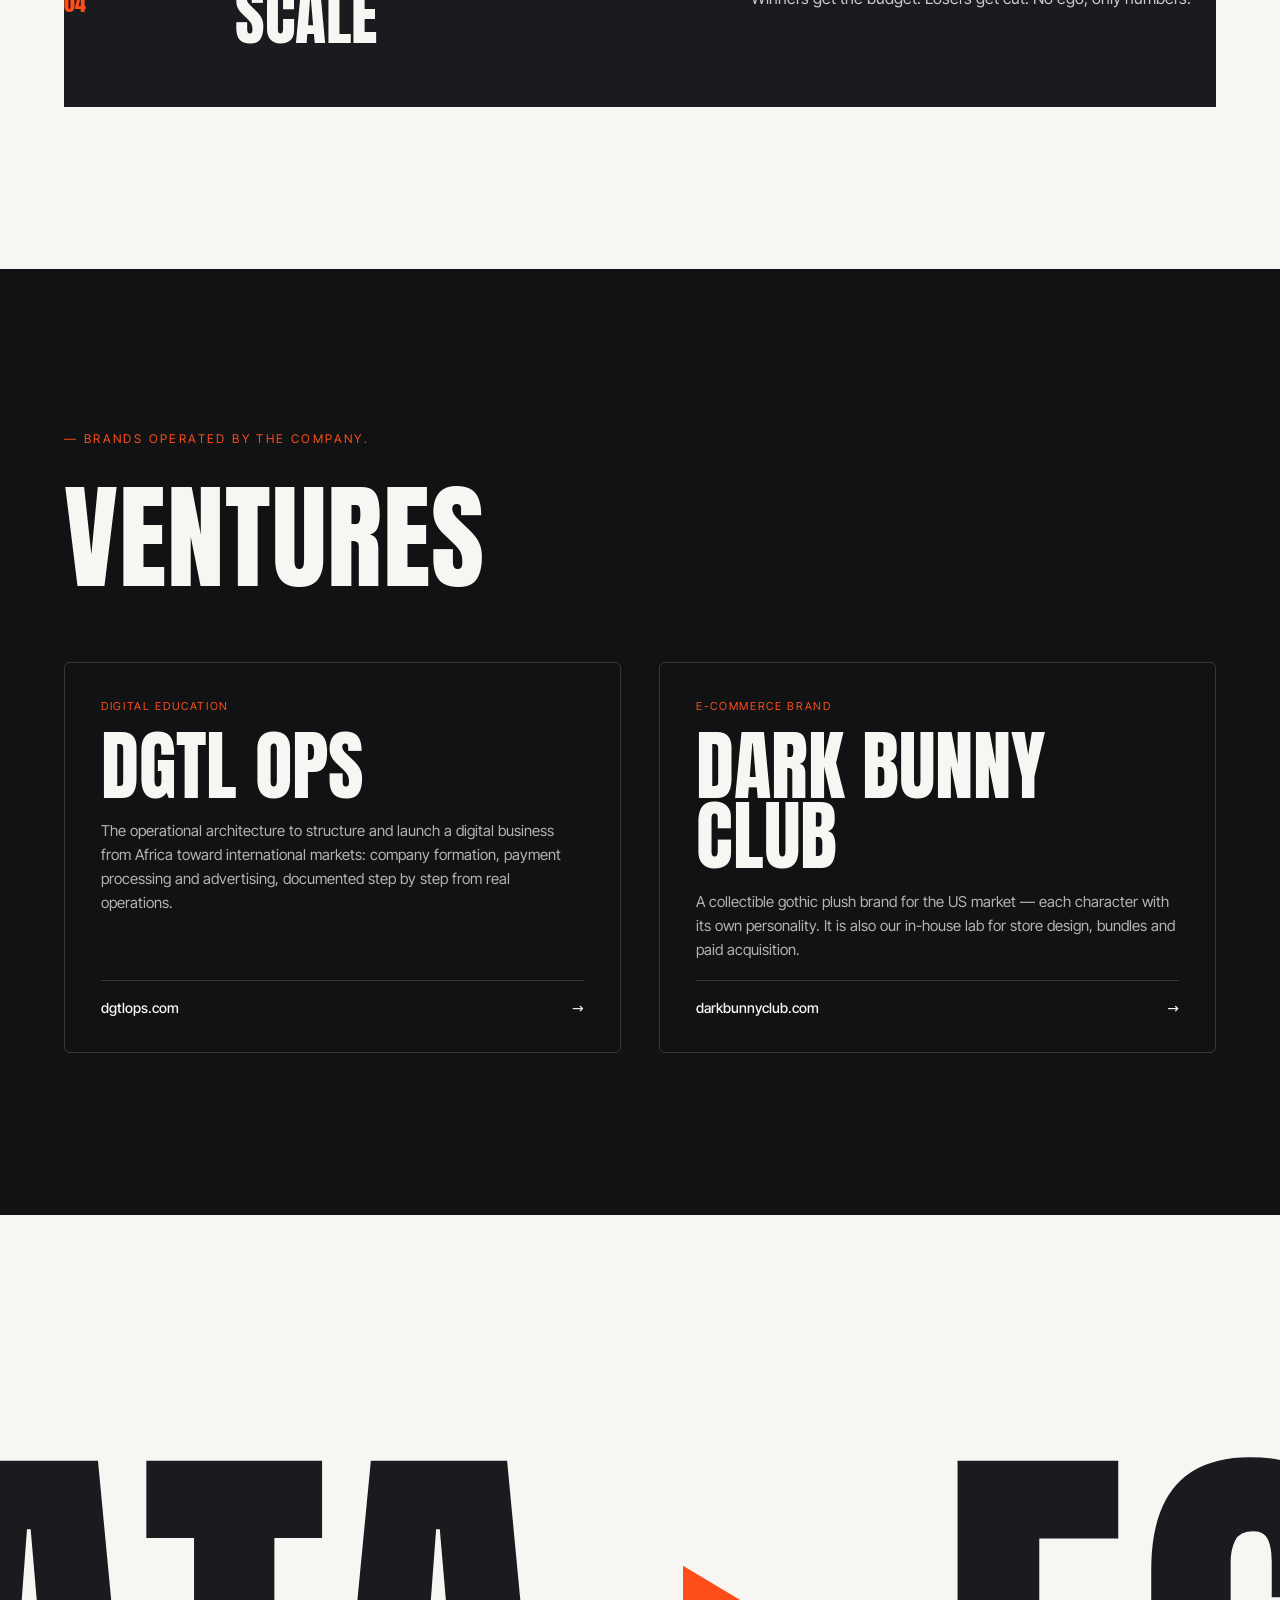
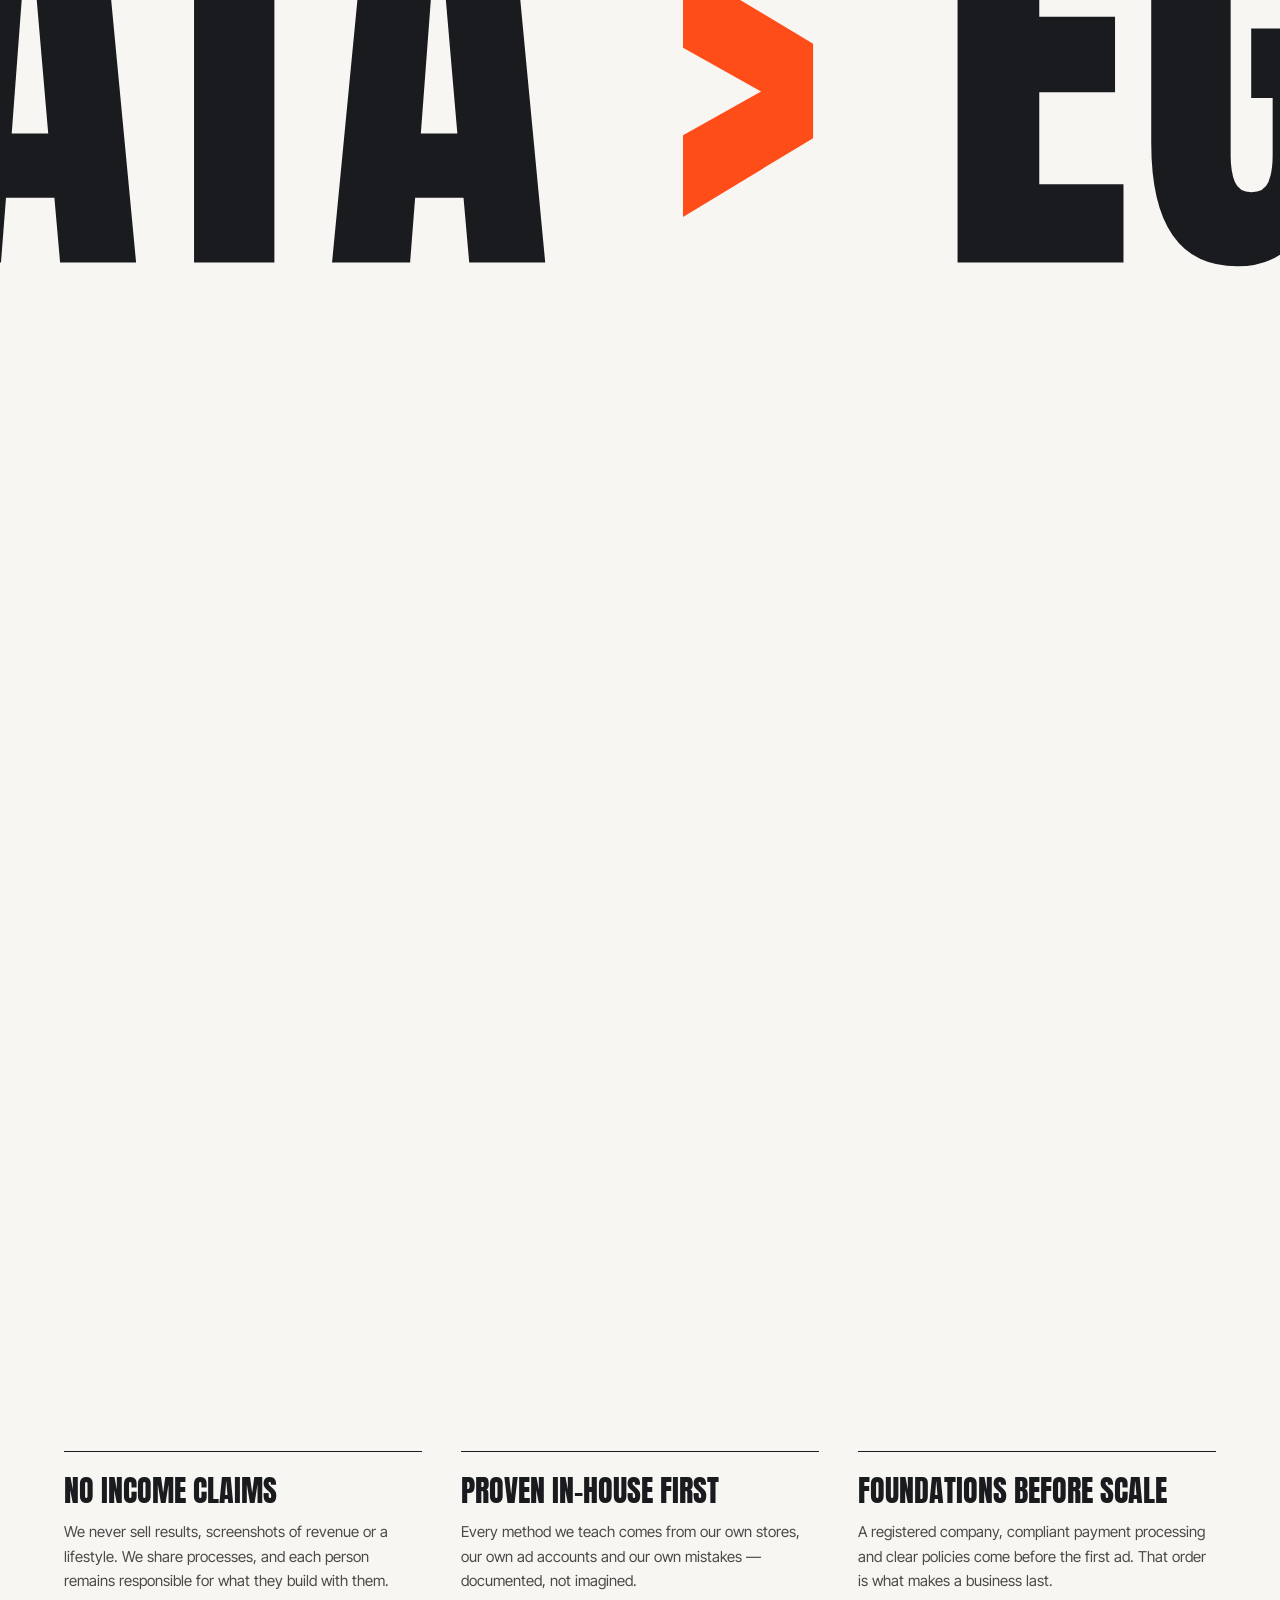
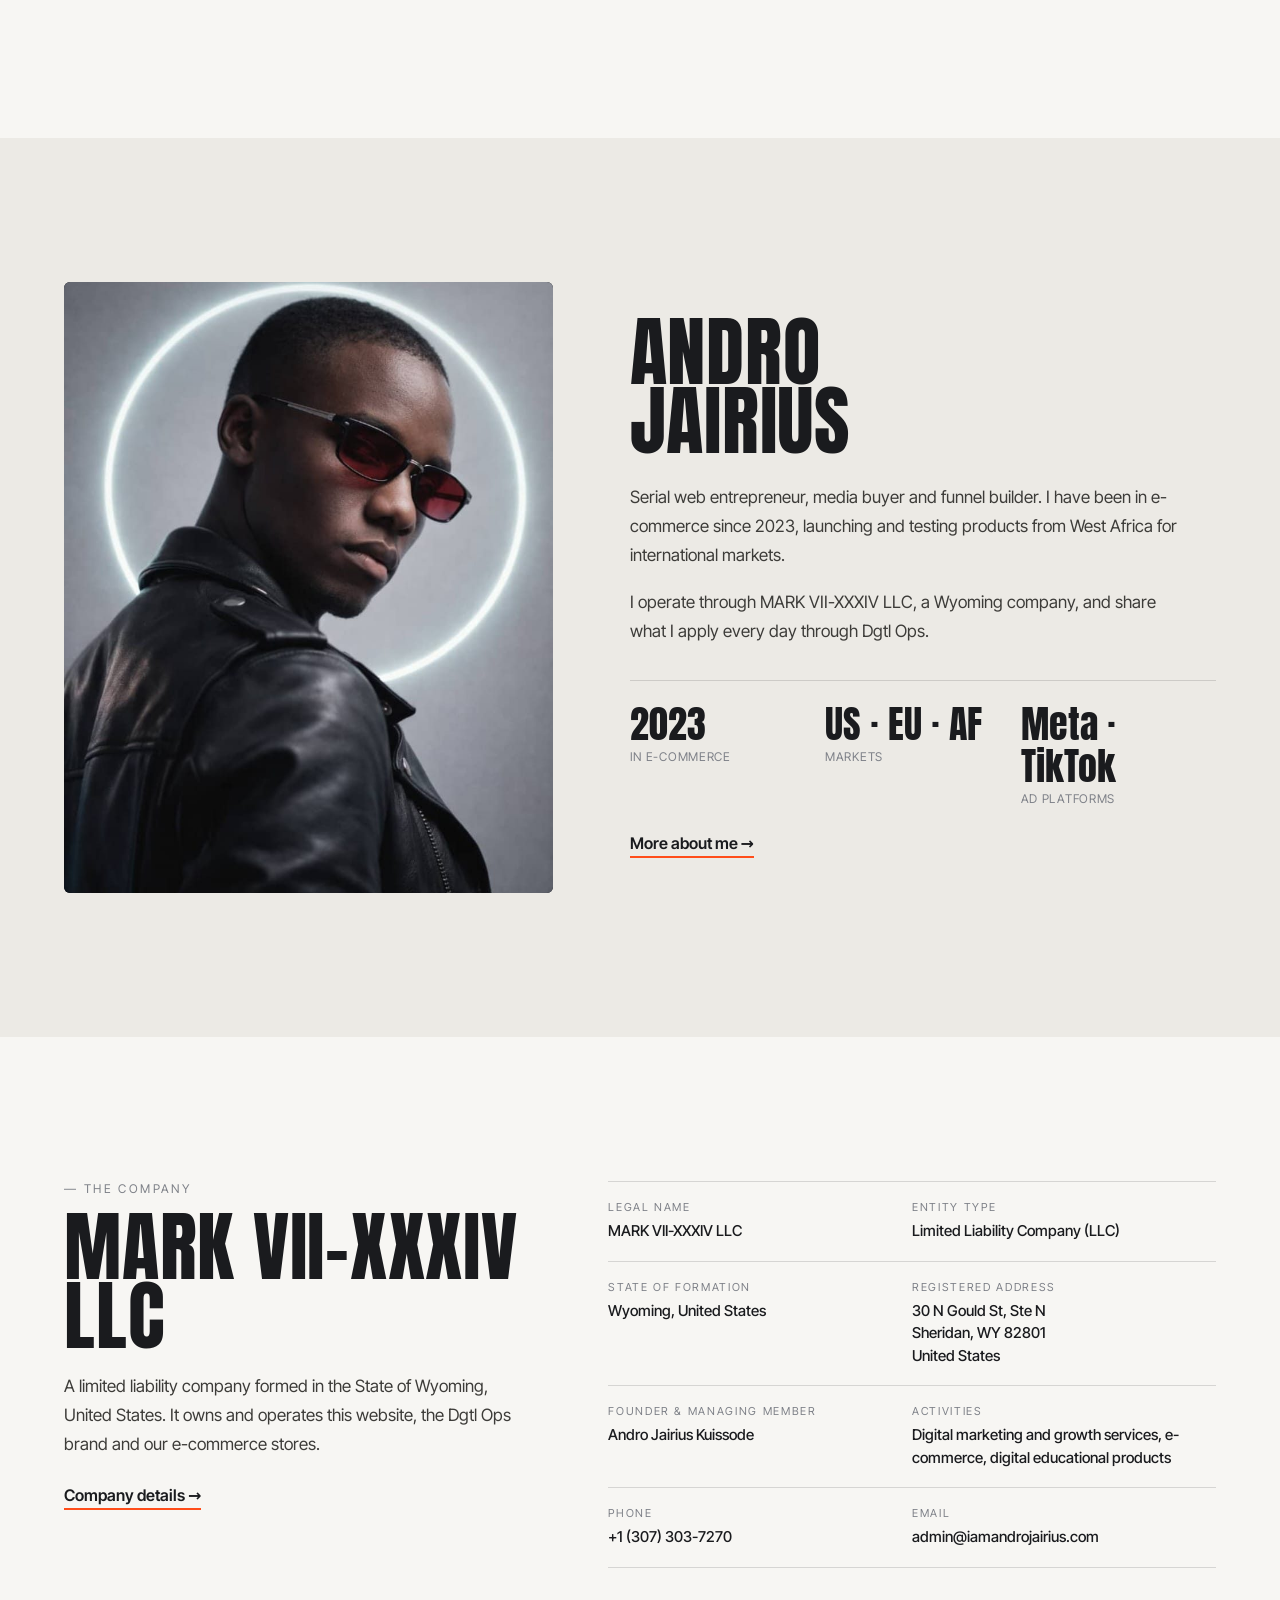
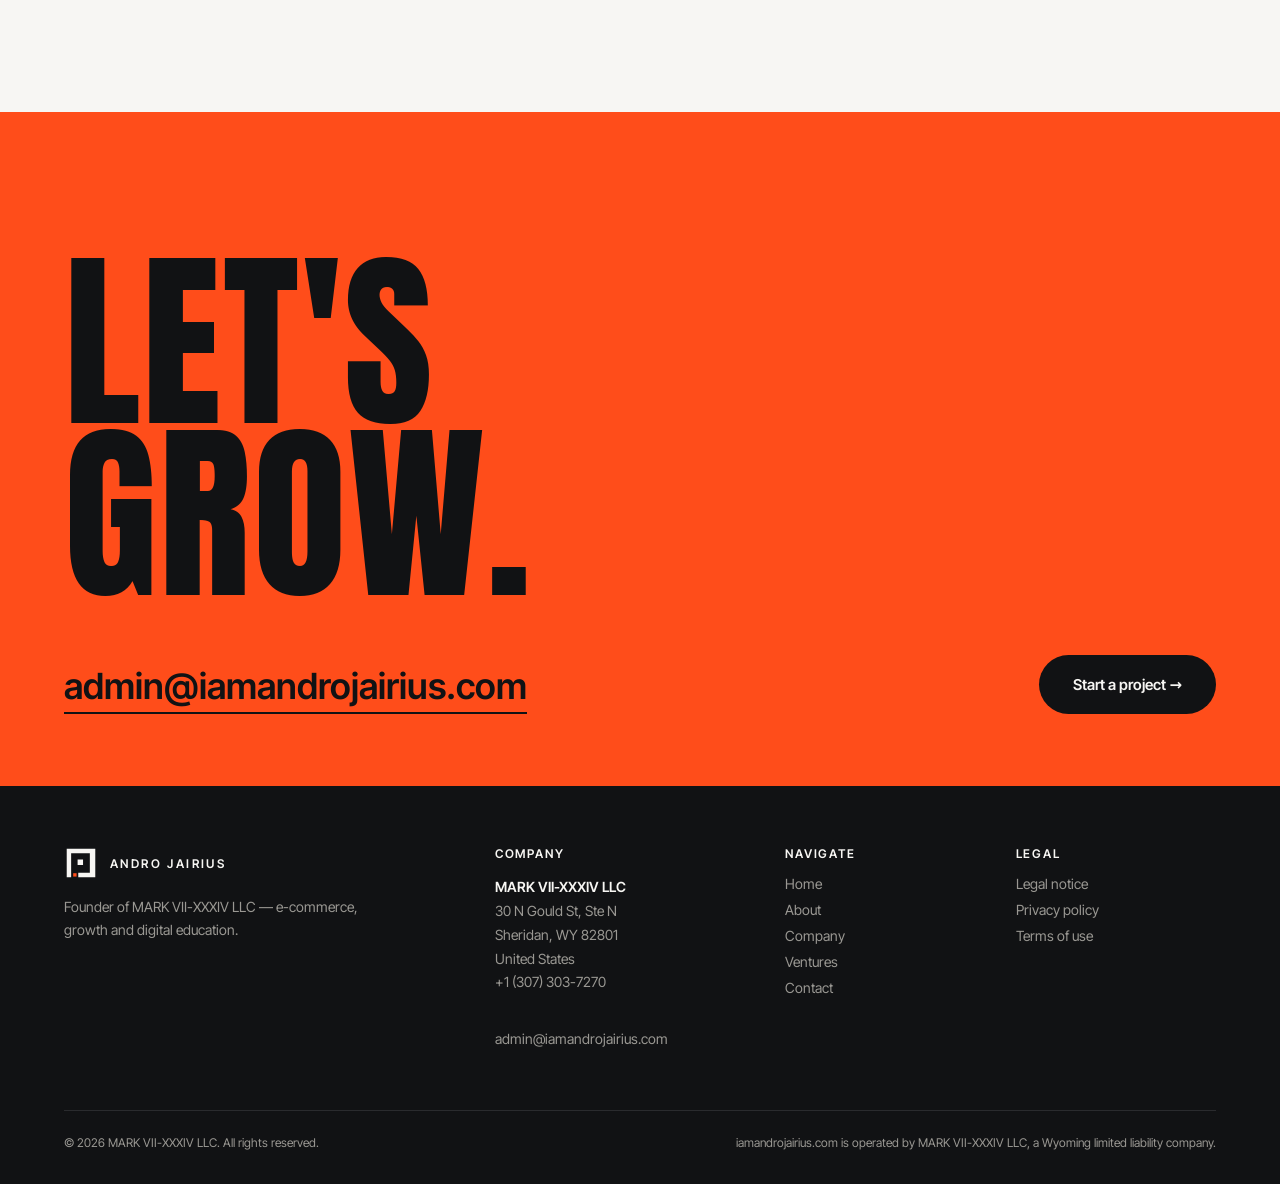
==== commit 84826830: "New cinematic home page (EN + FR) with portrait Scroll-driven homepage in the Graphite & Signal pale" ====
--- a/index.html
+++ b/index.html
@@ -16,123 +16,93 @@
 <meta property="og:url" content="https://iamandrojairius.com/">
 <meta property="og:image" content="https://iamandrojairius.com/assets/og.png">
 <meta name="twitter:card" content="summary_large_image">
-<meta name="theme-color" content="#0D0D0F">
+<meta name="theme-color" content="#1A1B1E">
 <link rel="icon" href="assets/logo.svg" type="image/svg+xml">
 <link rel="apple-touch-icon" href="assets/icon-180.png">
-<link rel="preload" href="assets/fonts/instrument-serif-latin-400-normal.woff2" as="font" type="font/woff2" crossorigin>
-<link rel="stylesheet" href="assets/site.css">
-<script type="application/ld+json">{"@context": "https://schema.org", "@type": "Organization", "name": "MARK VII-XXXIV LLC", "legalName": "MARK VII-XXXIV LLC", "url": "https://iamandrojairius.com", "email": "admin@iamandrojairius.com", "telephone": "+13073037270", "logo": "https://iamandrojairius.com/assets/logo.svg", "address": {"@type": "PostalAddress", "streetAddress": "30 N Gould St, Ste N", "addressLocality": "Sheridan", "addressRegion": "WY", "postalCode": "82801", "addressCountry": "US"}, "founder": {"@type": "Person", "name": "Andro Jairius Kuissode"}}</script>
+<link rel="preload" href="assets/fonts/anton-latin-400-normal.woff2" as="font" type="font/woff2" crossorigin>
+<link rel="stylesheet" href="assets/home.css">
+<script type="application/ld+json">{"@context": "https://schema.org", "@type": "Organization", "name": "MARK VII-XXXIV LLC", "legalName": "MARK VII-XXXIV LLC", "url": "https://iamandrojairius.com", "email": "admin@iamandrojairius.com", "telephone": "+13073037270", "logo": "https://iamandrojairius.com/assets/logo.svg", "address": {"@type": "PostalAddress", "streetAddress": "30 N Gould St, Ste N", "addressLocality": "Sheridan", "addressRegion": "WY", "postalCode": "82801", "addressCountry": "US"}, "founder": {"@type": "Person", "name": "Andro Jairius Kuissode", "image": "https://iamandrojairius.com/assets/portrait.jpg"}}</script>
 </head>
 <body>
-<header class="hdr">
- <div class="wrap">
-  <a class="brand" href="./" aria-label="Andro Jairius — Home">
-   <svg viewBox="0 0 100 100" aria-hidden="true"><path fill="currentColor" d="M8 8h84v13H8zM8 8h13v84H8zM76 8h16v84H76zM42 79h50v13H42zM40 40h16v16H40z"/><rect x="27" y="80" width="10" height="10" fill="#FF4D1A"/></svg><b>ANDRO JAIRIUS</b>
-  </a>
-  <nav class="nav" id="nav">
-   <a href="about.html">About</a><a href="company.html">Company</a><a href="index.html#ventures">Ventures</a><a href="contact.html">Contact</a>
-   <div class="lang" aria-label="Language"><a href="./" lang="en" class=on>EN</a><a href="fr/" lang="fr">FR</a></div>
-  </nav>
-  <button class="burger" aria-label="Menu" aria-controls="nav" aria-expanded="false"><span></span><span></span><span></span></button>
- </div>
+<div id="progress"></div>
+
+<header class="hnav">
+ <a class="logo" href="./" aria-label="Andro Jairius"><svg viewBox="0 0 100 100" aria-hidden="true"><path fill="currentColor" d="M8 8h84v13H8zM8 8h13v84H8zM76 8h16v84H76zM42 79h50v13H42zM40 40h16v16H40z"/><rect x="27" y="80" width="10" height="10" fill="#FF4D1A"/></svg><b>Andro Jairius</b></a>
+ <nav class="links"><a href="about.html">About</a><a href="company.html">Company</a><a href="#ventures">Ventures</a><a href="contact.html">Contact</a><div class="lang" aria-label="Language"><a href="./" class="on" lang="en">EN</a><a href="fr/" lang="fr">FR</a></div></nav>
+ <div class="right"><a class="cta" href="contact.html">Work with me</a><button class="burger" aria-label="Menu" aria-expanded="false"><span></span><span></span></button></div>
 </header>
+<div class="menu" aria-hidden="false"><a href="about.html">About</a><a href="company.html">Company</a><a href="#ventures">Ventures</a><a href="contact.html">Contact</a><div class="small"><div class="lang" aria-label="Language"><a href="./" class="on" lang="en">EN</a><a href="fr/" lang="fr">FR</a></div></div></div>
+
 <main>
+<section class="hero" id="top">
+ <div class="glow"></div>
+ <p class="kicker">Founder · MARK VII-XXXIV LLC · Since 2023</p>
+ <h1 class="display"><span class="row"><span>Traffic.</span></span><span class="row"><span>Funnels.</span></span><span class="row"><span>Revenue.</span></span></h1>
+ <div class="sub"><p>I'm Andro Jairius Kuissode. I launch e-commerce brands, run paid acquisition on Meta and TikTok, and build the funnels in between. No fluff. Only what moves the numbers.</p><div class="scrollcue"><i></i>Scroll</div></div>
+</section>
 
-<section class="hero">
- <div class="wrap">
-  <p class="eyebrow gold reveal">Founder · E-commerce operator · Growth &amp; acquisition</p>
-  <h1 class="reveal">I build digital businesses that sell — and explain the parts <em>nobody explains.</em></h1>
-  <p class="lead reveal">I'm Andro Jairius Kuissode, founder of MARK VII-XXXIV LLC. Since 2023, I have been launching e-commerce brands, running paid acquisition and designing sales funnels — from West Africa to international markets.</p>
-  <div class="ctas reveal">
-   <a class="btn btn-gold" href="contact.html">Contact the company <span class="arrow" aria-hidden="true">→</span></a>
-   <a class="btn btn-line" href="#ventures">Explore the ventures</a>
-  </div>
-  <div class="hero-meta reveal">
-   <div><b>MARK VII-XXXIV LLC</b>Wyoming limited liability company</div>
-   <div><b>Since 2023</b>In e-commerce and paid media</div>
-   <div><b>Markets</b>United States · Europe · Africa</div>
-  </div>
+<div class="marquee" aria-hidden="true"><div class="track"><span class="display">E-commerce</span><b></b><span class="display">Media buying</span><b></b><span class="display">Sales funnels</span><b></b><span class="display">Brand building</span><b></b><span class="display">Digital education</span><b></b><span class="display">E-commerce</span><b></b><span class="display">Media buying</span><b></b><span class="display">Sales funnels</span><b></b><span class="display">Brand building</span><b></b><span class="display">Digital education</span><b></b></div></div>
+
+<section class="manifesto">
+ <p class="label">— The principle</p>
+ <p id="mani">Information, <span class="hl">not promises.</span> Most brands don't have a product problem. They have a <span class="hl">testing</span> problem. I launch fast, read the data honestly, cut what doesn't work and push budget behind what <span class="hl">sells.</span></p>
+</section>
+
+<section class="hscroll" id="services">
+ <div class="sticky">
+  <div class="head"><h2 class="display">Services</h2><div class="count" id="count">01 / 04</div></div>
+  <div class="rail" id="rail"><article class="card"><div class="n">01</div><div><h3>E-commerce brands</h3><p>We design, launch and operate direct-to-consumer stores for English-speaking markets, from product research to after-sales service.</p><div class="tags"><span>Stores</span><span>Research</span><span>Operations</span></div></div></article><article class="card"><div class="n">02</div><div><h3>Growth &amp; acquisition</h3><p>Paid media on Meta and TikTok: account structure, creative testing, budget pacing and reading the data honestly.</p><div class="tags"><span>Meta Ads</span><span>TikTok Ads</span><span>Scaling</span></div></div></article><article class="card"><div class="n">03</div><div><h3>Funnels &amp; conversion</h3><p>Store design, landing pages, offers and bundles, checkout flow — every step between the ad and the order.</p><div class="tags"><span>Landing pages</span><span>Offers</span><span>CRO</span></div></div></article><article class="card"><div class="n">04</div><div><h3>Digital education</h3><p>Practical guides, published under Dgtl Ops, for entrepreneurs building an online business from Africa.</p><div class="tags"><span>Dgtl Ops</span><span>Guides</span><span>Playbooks</span></div></div></article></div>
  </div>
 </section>
-<div class="band" aria-hidden="true"><div><span>E-commerce</span><i>✦</i><span>Media buying</span><i>✦</i><span>Sales funnels</span><i>✦</i><span>Brand building</span><i>✦</i><span>Digital education</span><i>✦</i><span>E-commerce</span><i>✦</i><span>Media buying</span><i>✦</i><span>Sales funnels</span><i>✦</i><span>Brand building</span><i>✦</i><span>Digital education</span><i>✦</i><span>E-commerce</span><i>✦</i><span>Media buying</span><i>✦</i><span>Sales funnels</span><i>✦</i><span>Brand building</span><i>✦</i><span>Digital education</span><i>✦</i><span>E-commerce</span><i>✦</i><span>Media buying</span><i>✦</i><span>Sales funnels</span><i>✦</i><span>Brand building</span><i>✦</i><span>Digital education</span><i>✦</i></div></div>
-<section>
- <div class="wrap">
-  <div class="sec-head reveal">
-   <div><p class="eyebrow">What the company does</p><h2>Four disciplines, <em>one operator.</em></h2></div>
-   <p>MARK VII-XXXIV LLC brings together everything a digital product needs to sell: the store, the traffic, the conversion and the know-how. Each discipline is practised first on our own brands before it is ever offered or taught.</p>
-  </div>
-  <div class="grid4 reveal">
-   <div class="card"><span class="n">01</span><h3>E-commerce brands</h3><p>We design, launch and operate direct-to-consumer stores for English-speaking markets, from product research to after-sales service.</p></div>
-   <div class="card"><span class="n">02</span><h3>Growth &amp; acquisition</h3><p>Paid media on Meta and TikTok: account structure, creative testing, budget pacing and reading the data honestly.</p></div>
-   <div class="card"><span class="n">03</span><h3>Funnels &amp; conversion</h3><p>Store design, landing pages, offers and bundles, checkout flow — every step between the ad and the order.</p></div>
-   <div class="card"><span class="n">04</span><h3>Digital education</h3><p>Practical guides, published under Dgtl Ops, for entrepreneurs building an online business from Africa.</p></div>
-  </div>
+
+<section class="method" id="method">
+ <div class="top reveal"><h2 class="display">The Method</h2><p>Four steps, repeated with discipline. Every decision backed by data, not by feeling.</p></div>
+ <div class="steps"><div class="step"><div class="k">01</div><h3>Find</h3><p>Proven demand, a clear angle, a healthy margin. If one is missing, the product does not launch.</p></div><div class="step"><div class="k">02</div><h3>Build</h3><p>A store and an offer built for one job: turning a scroll into an order.</p></div><div class="step"><div class="k">03</div><h3>Test</h3><p>Several creatives, enough budget, enough time. Decisions only when the data is real.</p></div><div class="step"><div class="k">04</div><h3>Scale</h3><p>Winners get the budget. Losers get cut. No ego, only numbers.</p></div></div>
+</section>
+
+<section class="ventures" id="ventures">
+ <p class="label" style="color:#FF4D1A">— Brands operated by the company.</p>
+ <h2 class="display reveal">Ventures</h2>
+ <div class="vgrid"><a class="venture reveal" href="https://dgtlops.com" target="_blank" rel="noopener"><span class="tag">Digital education</span><h3>Dgtl Ops</h3><p>The operational architecture to structure and launch a digital business from Africa toward international markets: company formation, payment processing and advertising, documented step by step from real operations.</p><span class="go"><span>dgtlops.com</span><span aria-hidden="true">→</span></span></a><a class="venture reveal" href="https://darkbunnyclub.com" target="_blank" rel="noopener"><span class="tag">E-commerce brand</span><h3>Dark Bunny Club</h3><p>A collectible gothic plush brand for the US market — each character with its own personality. It is also our in-house lab for store design, bundles and paid acquisition.</p><span class="go"><span>darkbunnyclub.com</span><span aria-hidden="true">→</span></span></a></div>
+</section>
+
+<section class="statement" id="stmt"><div class="sticky"><h2 class="display" id="stmtText">Data <em>&gt;</em> Ego</h2></div></section>
+
+<section class="principles"><div class="principle reveal"><h3>No income claims</h3><p>We never sell results, screenshots of revenue or a lifestyle. We share processes, and each person remains responsible for what they build with them.</p></div><div class="principle reveal"><h3>Proven in-house first</h3><p>Every method we teach comes from our own stores, our own ad accounts and our own mistakes — documented, not imagined.</p></div><div class="principle reveal"><h3>Foundations before scale</h3><p>A registered company, compliant payment processing and clear policies come before the first ad. That order is what makes a business last.</p></div></section>
+
+<section class="about" id="about">
+ <div class="portrait reveal" style="background:#1A1B1E;overflow:hidden"><img src="assets/portrait.jpg" alt="Portrait of Andro Jairius Kuissode" width="853" height="1280" loading="lazy" style="width:100%;height:100%;object-fit:cover;object-position:50% 30%"></div>
+ <div class="reveal">
+  <h2 class="display">Andro<br>Jairius</h2>
+  <p>Serial web entrepreneur, media buyer and funnel builder. I have been in e-commerce since 2023, launching and testing products from West Africa for international markets.</p><p>I operate through MARK VII-XXXIV LLC, a Wyoming company, and share what I apply every day through Dgtl Ops.</p>
+  <div class="facts"><div><b>2023</b><small>In e-commerce</small></div><div><b>US · EU · AF</b><small>Markets</small></div><div><b>Meta · TikTok</b><small>Ad platforms</small></div></div>
+  <a class="textlink" href="about.html">More about me →</a>
  </div>
 </section>
-<section class="dark" id="ventures">
- <div class="wrap">
-  <div class="sec-head reveal">
-   <div><p class="eyebrow gold">Ventures</p><h2>Brands operated by <em>the company.</em></h2></div>
-   <p>Each venture has its own identity and its own audience. Behind all of them: the same structure, the same standards, the same team.</p>
-  </div>
-  <div class="ventures">
-   <a class="venture reveal" href="https://dgtlops.com" target="_blank" rel="noopener">
-    <span class="tag">Digital education</span><h3>Dgtl Ops</h3>
-    <p>The operational architecture to structure and launch a digital business from Africa toward international markets: company formation, payment processing and advertising, documented step by step from real operations.</p>
-    <span class="go"><span>dgtlops.com</span><span class="arrow" aria-hidden="true">→</span></span>
-   </a>
-   <a class="venture reveal" href="https://darkbunnyclub.com" target="_blank" rel="noopener">
-    <span class="tag">E-commerce brand</span><h3>Dark Bunny Club</h3>
-    <p>A collectible gothic plush brand for the US market — each character with its own personality. It is also our in-house lab for store design, bundles and paid acquisition.</p>
-    <span class="go"><span>darkbunnyclub.com</span><span class="arrow" aria-hidden="true">→</span></span>
-   </a>
-  </div>
+
+<section class="company" id="company">
+ <div class="reveal"><p class="label" style="margin:0">— The company</p><h2 class="display">MARK VII-XXXIV LLC</h2><p class="lead">A limited liability company formed in the State of Wyoming, United States. It owns and operates this website, the Dgtl Ops brand and our e-commerce stores.</p><a class="textlink" href="company.html">Company details →</a></div>
+ <dl class="dl reveal"><div><dt>Legal name</dt><dd>MARK VII-XXXIV LLC</dd></div><div><dt>Entity type</dt><dd>Limited Liability Company (LLC)</dd></div><div><dt>State of formation</dt><dd>Wyoming, United States</dd></div><div><dt>Registered address</dt><dd>30 N Gould St, Ste N<br>Sheridan, WY 82801<br>United States</dd></div><div><dt>Founder &amp; managing member</dt><dd>Andro Jairius Kuissode</dd></div><div><dt>Activities</dt><dd>Digital marketing and growth services, e-commerce, digital educational products</dd></div><div><dt>Phone</dt><dd><a href="tel:+13073037270">+1 (307) 303-7270</a></dd></div><div><dt>Email</dt><dd><a href="mailto:admin@iamandrojairius.com">admin@iamandrojairius.com</a></dd></div></dl>
+</section>
+
+<section class="contact" id="contact">
+ <h2 class="display">Let's<br>Grow.</h2>
+ <div class="row">
+  <a class="mail" href="mailto:admin@iamandrojairius.com">admin@iamandrojairius.com</a>
+  <a class="btn" href="contact.html">Start a project →</a>
  </div>
 </section>
-<section class="ivory">
- <div class="wrap">
-  <p class="eyebrow reveal">The principle</p>
-  <p class="quote reveal" style="margin:22px 0 70px">Information, <em>not promises.</em> The truth about building online is less glamorous — and far more useful — than what is usually sold.</p>
-  <div class="principles">
-   <div class="principle reveal"><h3>No income claims</h3><p>We never sell results, screenshots of revenue or a lifestyle. We share processes, and each person remains responsible for what they build with them.</p></div>
-   <div class="principle reveal"><h3>Proven in-house first</h3><p>Every method we teach comes from our own stores, our own ad accounts and our own mistakes — documented, not imagined.</p></div>
-   <div class="principle reveal"><h3>Foundations before scale</h3><p>A registered company, compliant payment processing and clear policies come before the first ad. That order is what makes a business last.</p></div>
-  </div>
+</main>
+
+<footer class="hftr">
+ <div class="cols">
+  <div><a class="logo" href="./"><svg viewBox="0 0 100 100" aria-hidden="true"><path fill="currentColor" d="M8 8h84v13H8zM8 8h13v84H8zM76 8h16v84H76zM42 79h50v13H42zM40 40h16v16H40z"/><rect x="27" y="80" width="10" height="10" fill="#FF4D1A"/></svg><b>Andro Jairius</b></a><p style="margin-top:16px;max-width:300px;line-height:1.6">Founder of MARK VII-XXXIV LLC — e-commerce, growth and digital education.</p></div>
+  <div><h4>Company</h4><address><span style="color:#F7F6F3;font-weight:600">MARK VII-XXXIV LLC</span><br>30 N Gould St, Ste N<br>Sheridan, WY 82801<br>United States<br><a href="tel:+13073037270">+1 (307) 303-7270</a><br><a href="mailto:admin@iamandrojairius.com">admin@iamandrojairius.com</a></address></div>
+  <div><h4>Navigate</h4><a href="./">Home</a><a href="about.html">About</a><a href="company.html">Company</a><a href="#ventures">Ventures</a><a href="contact.html">Contact</a></div>
+  <div><h4>Legal</h4><a href="legal.html">Legal notice</a><a href="privacy.html">Privacy policy</a><a href="terms.html">Terms of use</a></div>
  </div>
-</section>
-<section>
- <div class="wrap entity">
-  <div class="reveal"><p class="eyebrow">The company</p><h2 style="margin:16px 0 22px">MARK VII-XXXIV LLC</h2><p class="lead">A limited liability company formed in the State of Wyoming, United States. It owns and operates this website, the Dgtl Ops brand and our e-commerce stores.</p>
-  <p style="margin-top:30px"><a class="btn btn-line" href="company.html">Company details <span class="arrow" aria-hidden="true">→</span></a></p></div>
-  <div class="reveal"><dl class="facts"><div><dt>Legal name</dt><dd>MARK VII-XXXIV LLC</dd></div><div><dt>Entity type</dt><dd>Limited Liability Company (LLC)</dd></div><div><dt>State of formation</dt><dd>Wyoming, United States</dd></div><div><dt>Registered address</dt><dd>30 N Gould St, Ste N<br>Sheridan, WY 82801<br>United States</dd></div><div><dt>Founder &amp; managing member</dt><dd>Andro Jairius Kuissode</dd></div><div><dt>Activities</dt><dd>Digital marketing and growth services, e-commerce, digital educational products</dd></div><div><dt>Website</dt><dd>iamandrojairius.com</dd></div><div><dt>Phone</dt><dd><a href="tel:+13073037270">+1 (307) 303-7270</a></dd></div><div><dt>Email</dt><dd><a href="mailto:admin@iamandrojairius.com">admin@iamandrojairius.com</a></dd></div></dl></div>
- </div>
-</section>
-<section class="dark cta">
- <div class="wrap">
-  <p class="eyebrow gold reveal">Contact</p>
-  <h2 class="reveal">A project, a partnership or a question about <em>our work?</em></h2>
-  <p class="reveal">Write to the company directly. Every message is read and answered personally.</p>
-  <a class="btn btn-gold reveal" href="mailto:admin@iamandrojairius.com">admin@iamandrojairius.com <span class="arrow" aria-hidden="true">→</span></a>
- </div>
-</section></main>
-<footer class="ftr">
- <div class="wrap">
-  <div class="big">Build. Scale. <em>Teach.</em></div>
-  <div class="fcols">
-   <div>
-    <a class="brand" href="./" style="color:var(--ivory);margin-bottom:18px"><svg viewBox="0 0 100 100" aria-hidden="true"><path fill="currentColor" d="M8 8h84v13H8zM8 8h13v84H8zM76 8h16v84H76zM42 79h50v13H42zM40 40h16v16H40z"/><rect x="27" y="80" width="10" height="10" fill="#FF4D1A"/></svg><b>ANDRO JAIRIUS</b></a>
-    <p style="max-width:300px;margin-top:16px">Founder of MARK VII-XXXIV LLC — e-commerce, growth and digital education.</p>
-   </div>
-   <div>
-    <h4>Company</h4>
-    <address><span class="legal-name">MARK VII-XXXIV LLC</span>30 N Gould St, Ste N<br>Sheridan, WY 82801<br>United States<br><a href="tel:+13073037270" style="display:inline">+1 (307) 303-7270</a><br><a href="mailto:admin@iamandrojairius.com" style="display:inline;color:var(--ivory)">admin@iamandrojairius.com</a></address>
-   </div>
-   <div><h4>Navigate</h4><a href="./">Home</a><a href="about.html">About</a><a href="company.html">Company</a><a href="index.html#ventures">Ventures</a><a href="contact.html">Contact</a></div>
-   <div><h4>Legal</h4><a href="legal.html">Legal notice</a><a href="privacy.html">Privacy policy</a><a href="terms.html">Terms of use</a></div>
-  </div>
-  <div class="fbot"><span>© 2026 MARK VII-XXXIV LLC. All rights reserved.</span><span>iamandrojairius.com is operated by MARK VII-XXXIV LLC, a Wyoming limited liability company.</span></div>
- </div>
+ <div class="fbot"><span>© 2026 MARK VII-XXXIV LLC. All rights reserved.</span><span>iamandrojairius.com is operated by MARK VII-XXXIV LLC, a Wyoming limited liability company.</span></div>
 </footer>
-<script src="assets/site.js" defer></script>
+<script src="assets/home.js" defer></script>
 </body>
 </html>
--- a/assets/home.css
+++ b/assets/home.css
@@ -0,0 +1,183 @@
+@font-face{font-family:Anton;font-style:normal;font-weight:400;font-display:swap;src:url(fonts/anton-latin-400-normal.woff2) format("woff2")}
+@font-face{font-family:"Inter Tight";font-style:normal;font-weight:100 900;font-display:swap;src:url(fonts/inter-tight-latin-wght-normal.woff2) format("woff2-variations");unicode-range:U+0000-00FF,U+0131,U+0152-0153,U+02BB-02BC,U+02C6,U+02DA,U+02DC,U+2000-206F,U+20AC,U+2122,U+2191,U+2193,U+2212,U+2215,U+FEFF,U+FFFD}
+@font-face{font-family:"Inter Tight";font-style:normal;font-weight:100 900;font-display:swap;src:url(fonts/inter-tight-latin-ext-wght-normal.woff2) format("woff2-variations");unicode-range:U+0100-02AF,U+1E00-1EFF,U+2020,U+20A0-20AB,U+20AD-20C0,U+2113,U+2C60-2C7F,U+A720-A7FF}
+
+:root{
+  --ink:#111214;--graphite:#1A1B1E;--ink-3:#2A2B2F;
+  --paper:#F7F6F3;--paper2:#ECEAE5;--paper3:#E1DFDA;
+  --signal:#FF4D1A;--mute:#7E8188;--line:rgba(17,18,20,.14);
+  --display:Anton,"Arial Narrow",Impact,sans-serif;
+  --sans:"Inter Tight",system-ui,-apple-system,"Segoe UI",Roboto,sans-serif;
+}
+*{box-sizing:border-box;margin:0;padding:0}
+html{scroll-behavior:smooth;-webkit-text-size-adjust:100%}
+body{font-family:var(--sans);background:var(--paper);color:var(--graphite);overflow-x:hidden;-webkit-font-smoothing:antialiased}
+.display{font-family:var(--display);font-weight:400;text-transform:uppercase;letter-spacing:.01em;line-height:.9}
+a{color:inherit;text-decoration:none}
+address{font-style:normal}
+.mono{display:block}
+
+#progress{position:fixed;top:0;left:0;height:3px;background:var(--signal);width:0;z-index:100}
+
+/* nav */
+.hnav{position:fixed;top:0;left:0;right:0;z-index:60;display:flex;justify-content:space-between;align-items:center;padding:18px 5vw;mix-blend-mode:difference;color:#fff}
+.logo{display:flex;align-items:center;gap:12px}
+.logo svg{width:34px;height:34px}
+.logo b{font-size:12px;letter-spacing:.2em;text-transform:uppercase;font-weight:600}
+.hnav .links{display:flex;gap:26px;font-size:13px;font-weight:500;align-items:center}
+.hnav .lang{display:flex;gap:8px;font-size:12px;letter-spacing:.1em;opacity:.8}
+.hnav .lang a.on{text-decoration:underline;text-underline-offset:4px}
+.hnav .right{display:flex;gap:18px;align-items:center}
+.hnav .cta{border:1px solid #fff;padding:9px 16px;border-radius:999px;font-size:13px;font-weight:500}
+.burger{display:none;background:none;border:0;color:#fff;width:34px;height:34px;cursor:pointer;position:relative}
+.burger span{position:absolute;left:6px;right:6px;height:2px;background:currentColor;transition:transform .3s,opacity .3s}
+.burger span:nth-child(1){top:11px}.burger span:nth-child(2){top:21px}
+.menu{position:fixed;inset:0;z-index:55;background:var(--ink);color:var(--paper);display:flex;flex-direction:column;justify-content:center;padding:0 7vw;gap:6px;opacity:0;pointer-events:none;transition:opacity .35s}
+.menu a{font-family:var(--display);text-transform:uppercase;font-size:clamp(44px,13vw,80px);line-height:1.05}
+.menu a:hover{color:var(--signal)}
+.menu .small{display:flex;gap:18px;margin-top:30px;font-family:var(--sans);font-size:14px;text-transform:none}
+.menu .small a{font-family:var(--sans);font-size:14px;text-transform:none}
+body.open .menu{opacity:1;pointer-events:auto}
+body.open .burger span:nth-child(1){transform:translateY(5px) rotate(45deg)}
+body.open .burger span:nth-child(2){transform:translateY(-5px) rotate(-45deg)}
+@media(max-width:860px){.hnav .links,.hnav .cta{display:none}.burger{display:block}}
+
+/* hero */
+.hero{height:100svh;min-height:600px;position:relative;display:flex;flex-direction:column;justify-content:flex-end;padding:0 5vw 6vh;background:var(--graphite);color:var(--paper);overflow:hidden}
+.hero .glow{position:absolute;inset:0;background:radial-gradient(circle at var(--mx,70%) var(--my,30%),rgba(255,77,26,.35),transparent 42%)}
+.hero .kicker{position:relative;font-size:13px;letter-spacing:.2em;text-transform:uppercase;color:var(--signal);margin-bottom:2vh;display:flex;gap:12px;align-items:center;line-height:1.4}
+.hero .kicker:before{content:"";flex:0 0 9px;height:9px;background:var(--signal)}
+.hero h1{position:relative;font-size:clamp(64px,17vw,260px)}
+.hero h1 .row{display:block;overflow:hidden}
+.hero h1 .row span{display:inline-block;transform:translateY(105%);animation:up 1.1s cubic-bezier(.2,.8,.2,1) forwards}
+.hero h1 .row:nth-child(2) span{animation-delay:.12s}
+.hero h1 .row:nth-child(3) span{animation-delay:.24s;color:var(--signal)}
+@keyframes up{to{transform:none}}
+.hero .sub{position:relative;display:flex;justify-content:space-between;align-items:flex-end;gap:24px;margin-top:4vh;flex-wrap:wrap}
+.hero .sub p{max-width:460px;font-size:16px;line-height:1.55;color:#C9C7C2}
+.scrollcue{font-size:12px;letter-spacing:.2em;text-transform:uppercase;color:#C9C7C2;display:flex;gap:10px;align-items:center}
+.scrollcue i{width:1px;height:42px;background:#C9C7C2;display:block;animation:cue 1.8s infinite}
+@keyframes cue{0%{transform:scaleY(0);transform-origin:top}50%{transform:scaleY(1);transform-origin:top}51%{transform-origin:bottom}100%{transform:scaleY(0);transform-origin:bottom}}
+
+/* marquee */
+.marquee{background:var(--signal);color:var(--ink);overflow:hidden;white-space:nowrap;padding:18px 0}
+.marquee .track{display:inline-block;animation:mq 26s linear infinite}
+.marquee span{font-size:clamp(28px,5vw,56px);margin-right:40px}
+.marquee b{display:inline-block;width:14px;height:14px;background:var(--ink);margin-right:40px;vertical-align:middle}
+@keyframes mq{to{transform:translateX(-50%)}}
+
+/* manifesto */
+.manifesto{padding:22vh 5vw;max-width:1300px}
+.label{font-size:12px;letter-spacing:.2em;text-transform:uppercase;color:var(--mute);margin-bottom:40px}
+.manifesto p{font-size:clamp(30px,5.2vw,72px);line-height:1.08;font-weight:600;letter-spacing:-.02em}
+.manifesto .w{opacity:.12;transition:opacity .4s}
+.manifesto .w.on{opacity:1}
+.manifesto .w.hl.on{color:var(--signal)}
+
+/* horizontal services */
+.hscroll{height:400vh;position:relative;background:var(--ink);color:var(--paper)}
+.hscroll .sticky{position:sticky;top:0;height:100vh;overflow:hidden;display:flex;flex-direction:column;justify-content:center}
+.hscroll .head{padding:0 5vw;display:flex;justify-content:space-between;align-items:flex-end;margin-bottom:5vh;gap:20px}
+.hscroll .head h2{font-size:clamp(48px,9vw,140px)}
+.hscroll .head .count{font-family:var(--display);font-size:28px;color:var(--signal);white-space:nowrap}
+.rail{display:flex;gap:3vw;padding:0 5vw;will-change:transform}
+.card{flex:0 0 min(80vw,520px);min-height:min(58vh,460px);border:1px solid rgba(247,246,243,.16);border-radius:6px;padding:32px;display:flex;flex-direction:column;justify-content:space-between;position:relative;overflow:hidden;background:linear-gradient(160deg,#1f2023,#141517)}
+.card .n{font-family:var(--display);font-size:96px;color:transparent;-webkit-text-stroke:1px rgba(247,246,243,.3);line-height:1}
+.card h3{font-family:var(--display);font-weight:400;font-size:clamp(34px,4vw,52px);text-transform:uppercase;line-height:.95;margin-bottom:14px}
+.card p{color:#B5B3AE;line-height:1.55;font-size:15px}
+.card .tags{display:flex;gap:8px;flex-wrap:wrap;margin-top:18px}
+.card .tags span{font-size:11px;letter-spacing:.1em;text-transform:uppercase;border:1px solid rgba(247,246,243,.25);padding:6px 10px;border-radius:999px}
+.card:after{content:"";position:absolute;right:-60px;top:-60px;width:180px;height:180px;background:var(--signal);opacity:0;transition:opacity .5s;filter:blur(60px)}
+.card:hover:after{opacity:.5}
+
+/* method */
+.method{padding:18vh 5vw}
+.method .top{display:grid;grid-template-columns:1fr 1fr;gap:5vw;align-items:end;margin-bottom:10vh}
+.method h2{font-size:clamp(48px,9vw,140px)}
+.method .top p{font-size:17px;line-height:1.6;color:#4b4a47;max-width:440px}
+.step{position:sticky;top:12vh;background:var(--paper);border-top:1px solid var(--graphite);padding:34px 0 60px;display:grid;grid-template-columns:120px 1fr 1fr;gap:4vw;align-items:start}
+.step:nth-child(2){top:16vh;background:var(--paper2)}
+.step:nth-child(3){top:20vh;background:var(--paper3)}
+.step:nth-child(4){top:24vh;background:var(--graphite);color:var(--paper)}
+.step .k{font-family:var(--display);font-size:22px;color:var(--signal)}
+.step h3{font-family:var(--display);font-weight:400;font-size:clamp(36px,5vw,72px);text-transform:uppercase;line-height:.95}
+.step p{font-size:16px;line-height:1.6;opacity:.8;max-width:440px}
+@media(max-width:760px){.method .top{grid-template-columns:1fr}.step{grid-template-columns:1fr;gap:14px;padding:28px 0 44px}}
+
+/* ventures */
+.ventures{background:var(--ink);color:var(--paper);padding:18vh 5vw}
+.ventures h2{font-size:clamp(48px,9vw,140px);margin-bottom:8vh}
+.vgrid{display:grid;grid-template-columns:1fr 1fr;gap:3vw}
+.venture{border:1px solid rgba(247,246,243,.16);border-radius:6px;padding:36px;display:flex;flex-direction:column;gap:18px;min-height:380px;transition:border-color .4s,transform .4s}
+.venture:hover{border-color:var(--signal);transform:translateY(-4px)}
+.venture .tag{font-size:11px;letter-spacing:.15em;text-transform:uppercase;color:var(--signal)}
+.venture h3{font-family:var(--display);font-weight:400;font-size:clamp(44px,6vw,84px);text-transform:uppercase;line-height:.92}
+.venture p{color:#B5B3AE;line-height:1.6;font-size:15px;flex:1}
+.venture .go{display:flex;justify-content:space-between;border-top:1px solid rgba(247,246,243,.16);padding-top:18px;font-size:14px;font-weight:500}
+@media(max-width:760px){.vgrid{grid-template-columns:1fr}.venture{min-height:0}}
+
+/* statement */
+.statement{height:200vh;position:relative}
+.statement .sticky{position:sticky;top:0;height:100vh;display:flex;align-items:center;justify-content:center;overflow:hidden}
+.statement h2{font-size:clamp(64px,19vw,340px);white-space:nowrap;transform:scale(var(--s,3));opacity:var(--o,0)}
+.statement h2 em{font-style:normal;color:var(--signal)}
+
+/* principles */
+.principles{padding:4vh 5vw 16vh;display:grid;grid-template-columns:repeat(3,1fr);gap:3vw}
+.principle{border-top:1px solid var(--graphite);padding-top:24px}
+.principle h3{font-family:var(--display);font-weight:400;text-transform:uppercase;font-size:30px;line-height:1;margin-bottom:14px}
+.principle p{font-size:15px;line-height:1.65;color:#4b4a47}
+@media(max-width:860px){.principles{grid-template-columns:1fr;gap:34px}}
+
+/* about */
+.about{display:grid;grid-template-columns:1fr 1.2fr;gap:6vw;padding:16vh 5vw;align-items:center;background:var(--paper2)}
+.portrait{aspect-ratio:4/5;background:var(--graphite);border-radius:6px;display:flex;align-items:center;justify-content:center;color:var(--paper)}
+.portrait svg{width:46%}
+.about h2{font-size:clamp(44px,6vw,96px);margin-bottom:28px}
+.about p{font-size:17px;line-height:1.7;color:#3d3c39;margin-bottom:18px;max-width:560px}
+.facts{display:grid;grid-template-columns:repeat(3,1fr);border-top:1px solid var(--line);margin-top:34px}
+.facts div{padding:22px 10px 0 0}
+.facts b{font-family:var(--display);font-weight:400;font-size:clamp(26px,3vw,40px);display:block;line-height:1.1}
+.facts small{font-size:12px;color:var(--mute);letter-spacing:.06em;text-transform:uppercase}
+.textlink{display:inline-flex;gap:10px;margin-top:26px;font-weight:600;border-bottom:2px solid var(--signal);padding-bottom:3px}
+@media(max-width:860px){.about{grid-template-columns:1fr}}
+
+/* company */
+.company{padding:16vh 5vw;display:grid;grid-template-columns:1fr 1.3fr;gap:6vw}
+.company h2{font-size:clamp(44px,6vw,96px);margin:16px 0 22px}
+.company .lead{font-size:17px;line-height:1.7;color:#3d3c39;max-width:480px}
+.dl{display:grid;grid-template-columns:1fr 1fr;border-top:1px solid var(--line)}
+.dl div{padding:18px 16px 18px 0;border-bottom:1px solid var(--line)}
+.dl dt{font-size:11px;letter-spacing:.15em;text-transform:uppercase;color:var(--mute);margin-bottom:6px}
+.dl dd{font-size:15px;line-height:1.5;font-weight:500}
+@media(max-width:860px){.company{grid-template-columns:1fr}.dl{grid-template-columns:1fr}}
+
+/* contact */
+.contact{background:var(--signal);color:var(--ink);padding:16vh 5vw 8vh}
+.contact h2{font-size:clamp(64px,15vw,240px)}
+.contact .row{display:flex;justify-content:space-between;align-items:flex-end;flex-wrap:wrap;gap:30px;margin-top:6vh}
+.contact a.mail{font-size:clamp(20px,3vw,36px);font-weight:600;border-bottom:2px solid var(--ink);padding-bottom:4px;word-break:break-all}
+.contact .btn{background:var(--ink);color:var(--paper);padding:20px 34px;border-radius:999px;font-weight:600;font-size:15px;display:inline-flex;gap:12px;align-items:center;transition:transform .3s}
+.contact .btn:hover{transform:translateX(6px)}
+
+/* footer */
+.hftr{background:var(--ink);color:#9a9893;padding:60px 5vw 34px;font-size:14px}
+.hftr .cols{display:grid;grid-template-columns:2fr 1.3fr 1fr 1fr;gap:30px;margin-bottom:50px}
+.hftr h4{color:var(--paper);font-size:12px;letter-spacing:.15em;text-transform:uppercase;margin-bottom:14px;font-weight:600}
+.hftr .cols a{display:block;margin-bottom:9px}
+.hftr .cols a:hover{color:var(--paper)}
+.hftr address{line-height:1.7}
+.hftr address a{display:inline;margin:0}
+.hftr .cols a.logo{display:flex;color:var(--paper);margin-bottom:0}
+.hftr .fbot{border-top:1px solid #2a2b2e;padding-top:24px;display:flex;justify-content:space-between;flex-wrap:wrap;gap:12px;font-size:12px}
+@media(max-width:760px){.hftr .cols{grid-template-columns:1fr 1fr}.hftr .cols>div:first-child{grid-column:1/-1}}
+
+.reveal{opacity:0;transform:translateY(40px);transition:opacity 1s,transform 1s cubic-bezier(.2,.8,.2,1)}
+.reveal.in{opacity:1;transform:none}
+
+@media(prefers-reduced-motion:reduce){
+  .hero h1 .row span{animation:none;transform:none}
+  .marquee .track,.scrollcue i{animation:none}
+  .reveal{opacity:1;transform:none}
+  .manifesto .w{opacity:1}
+}
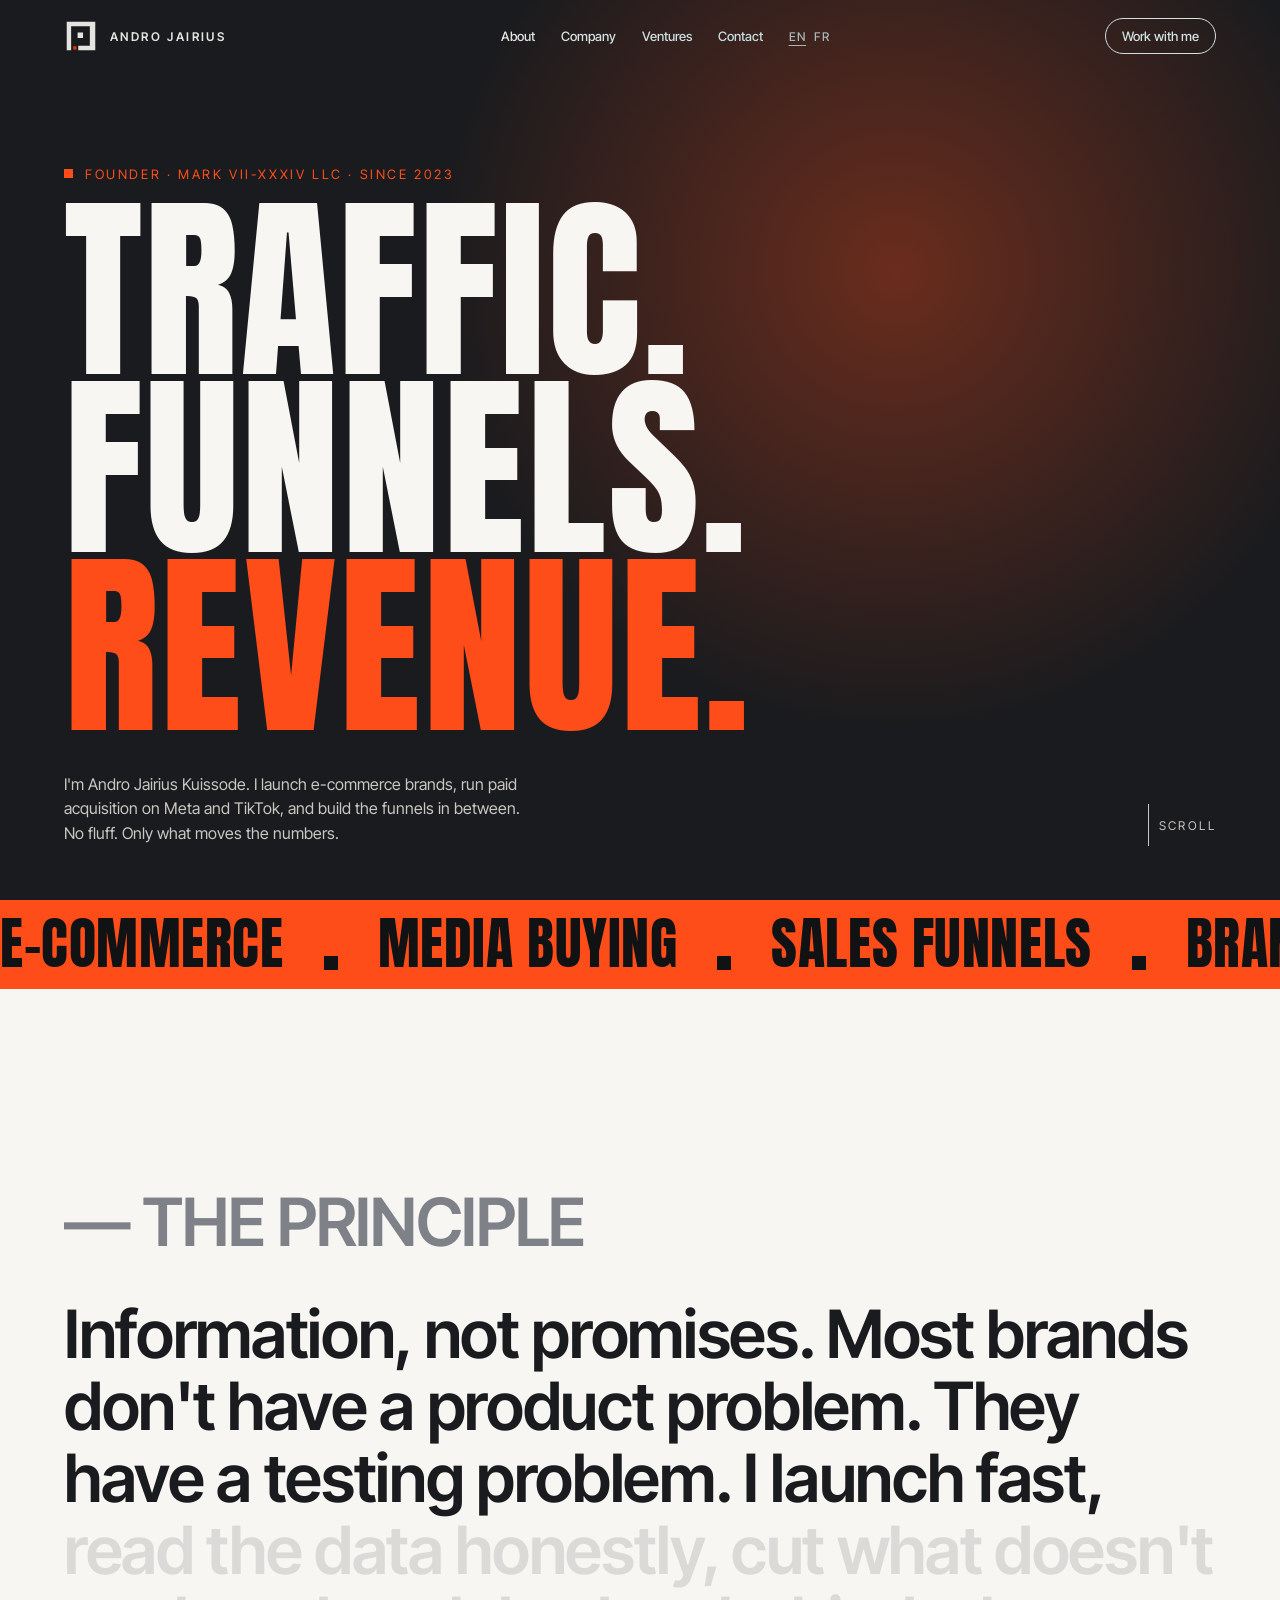
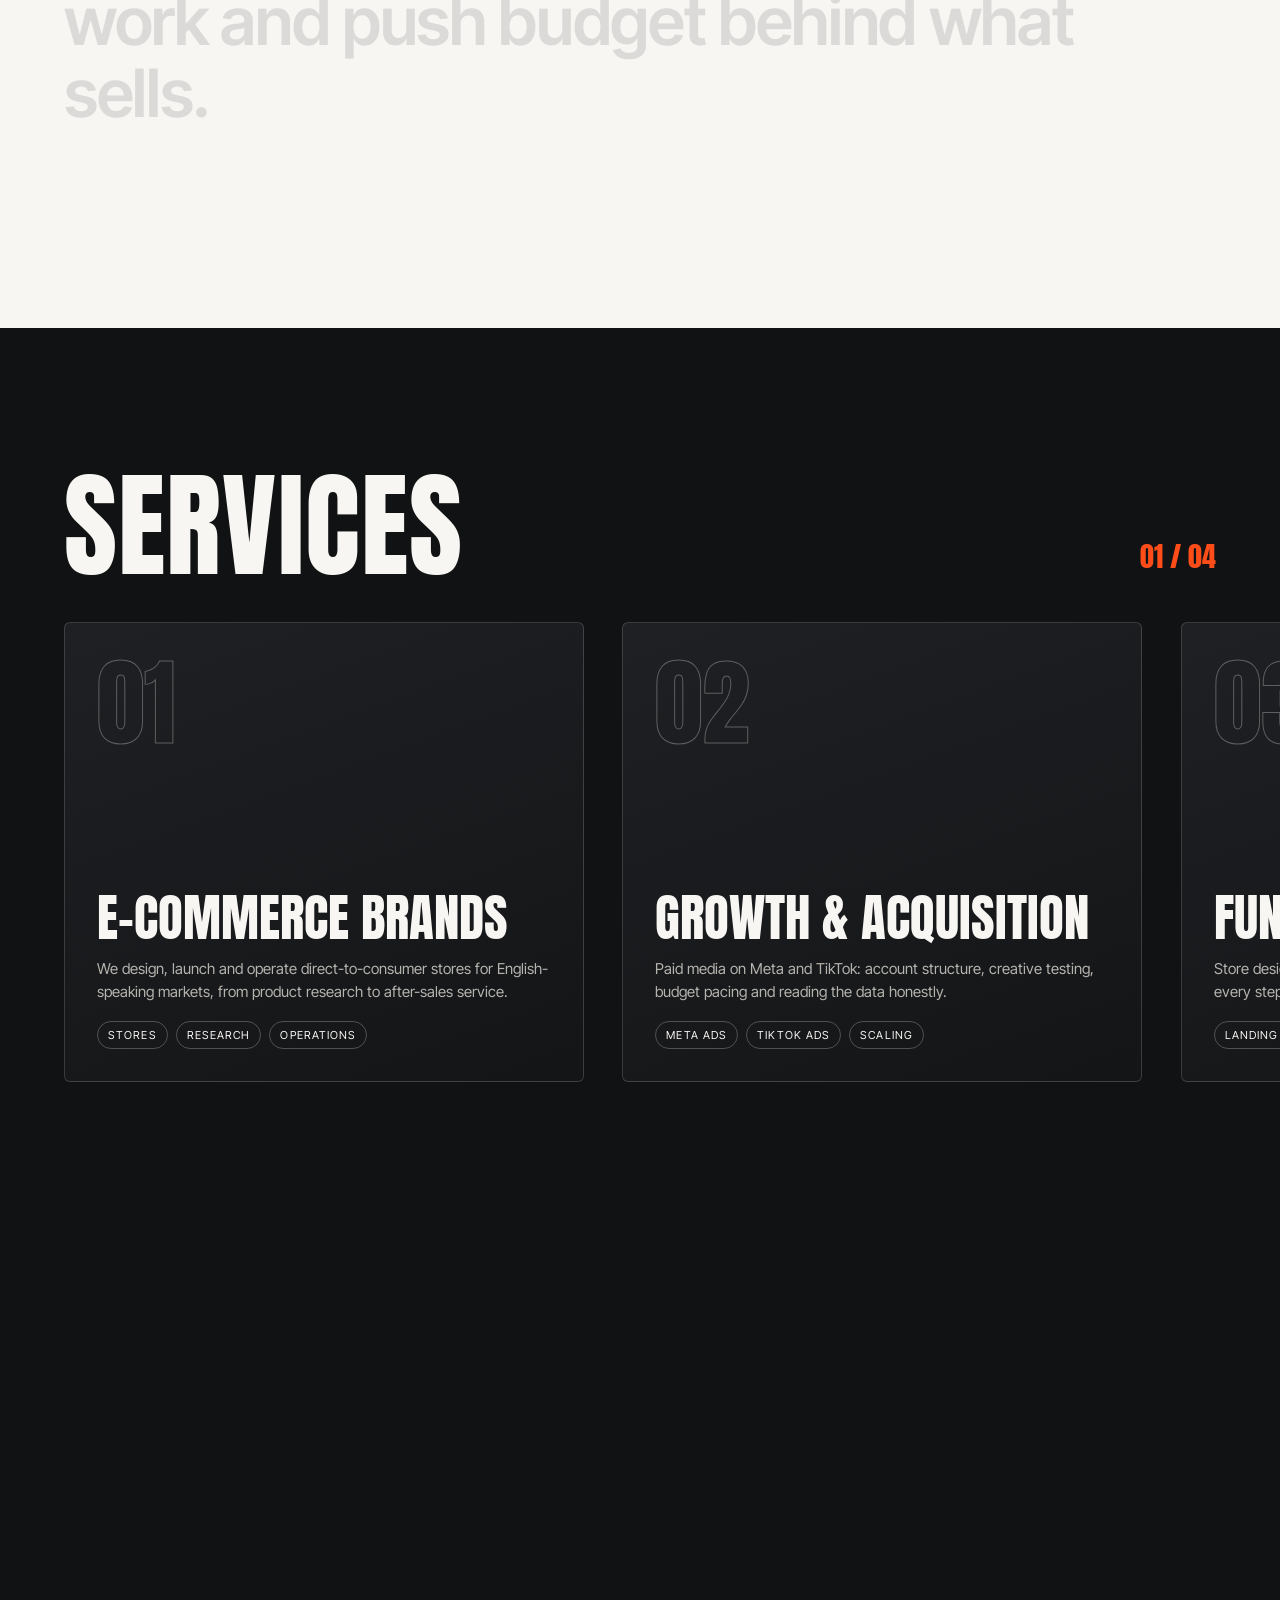
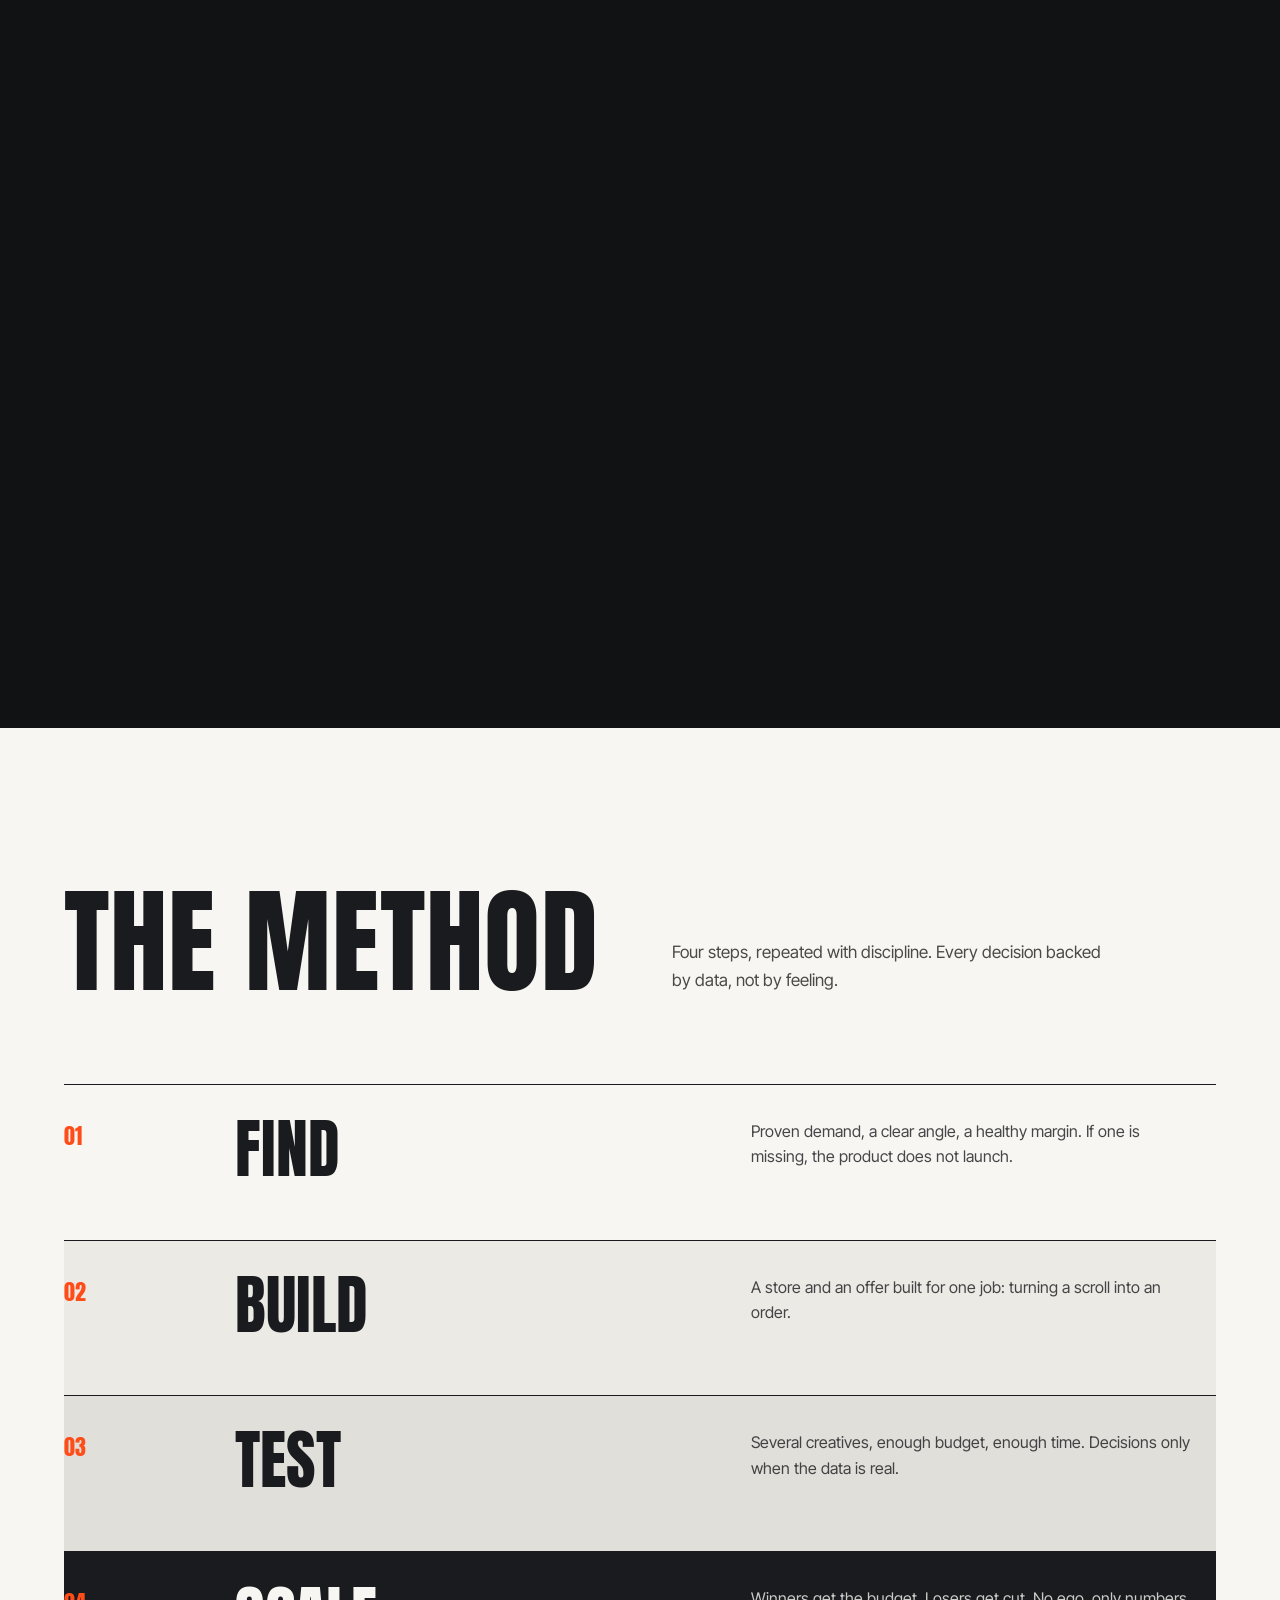
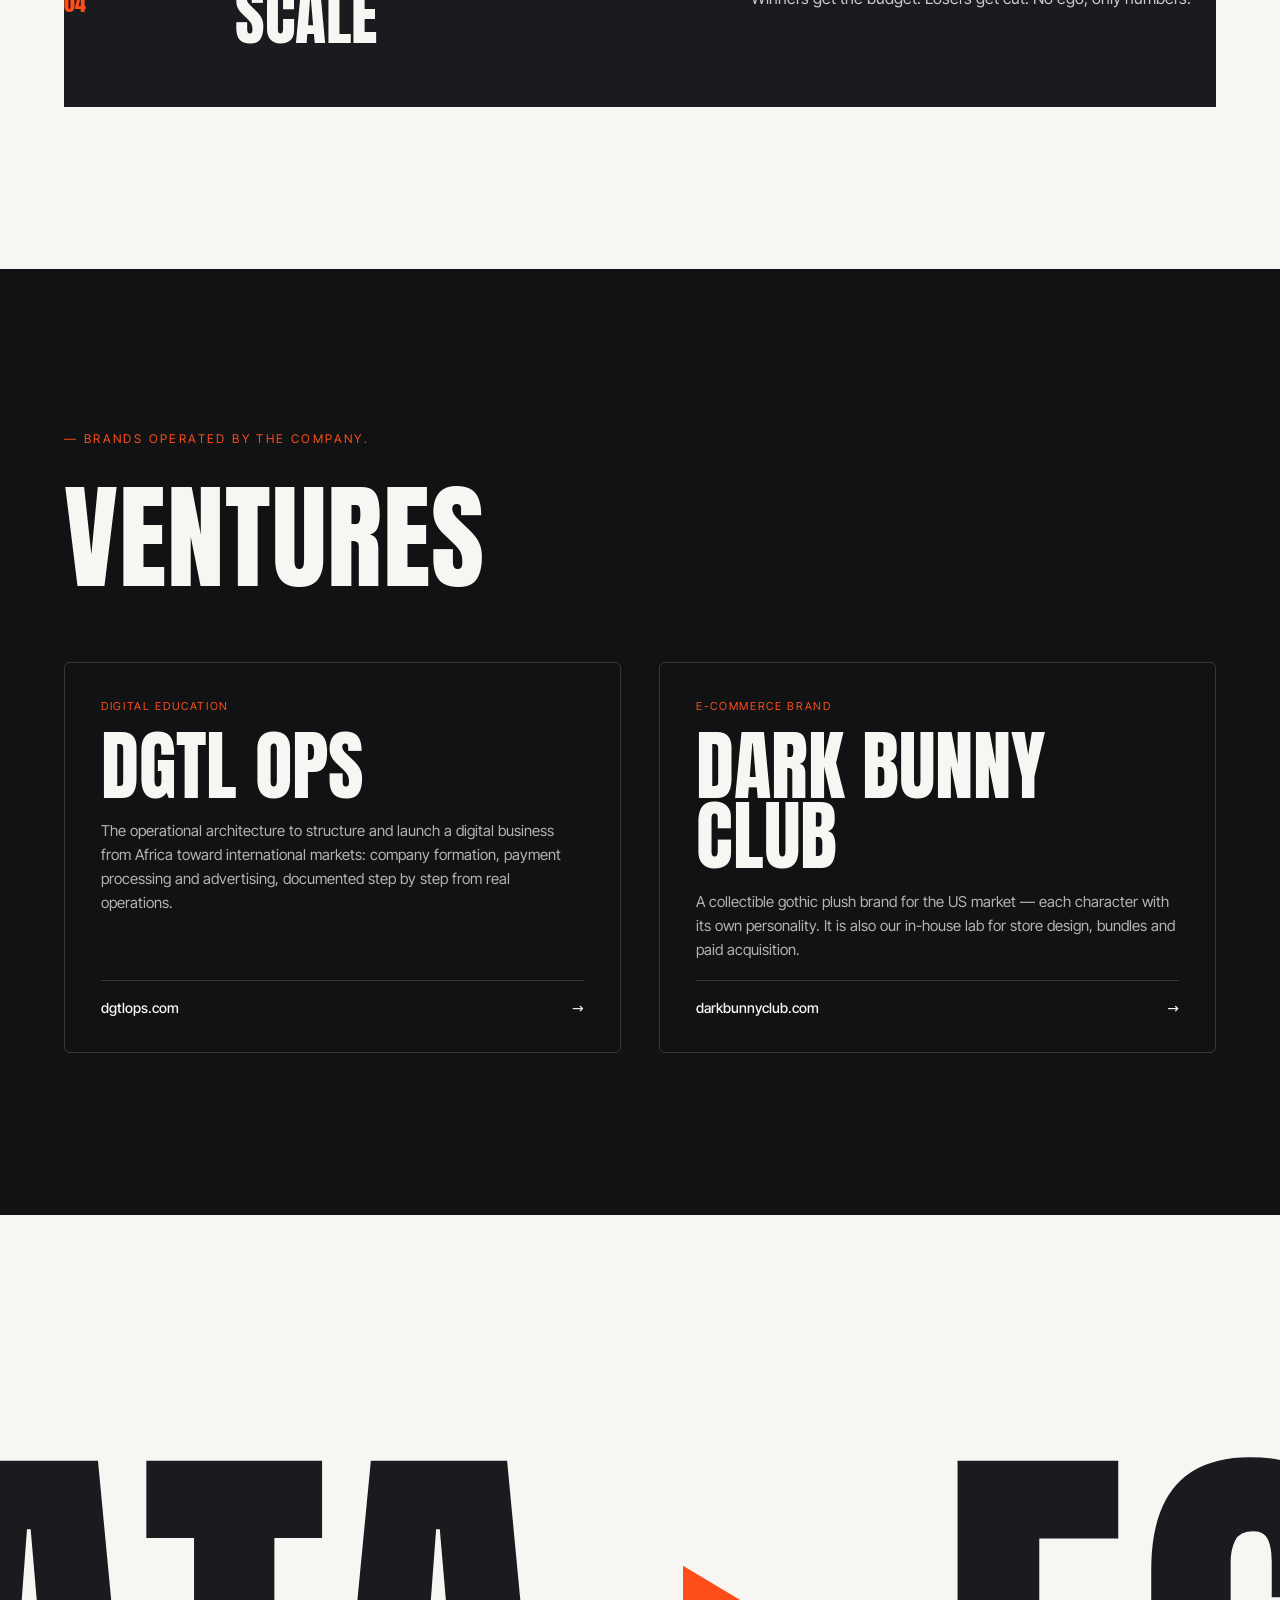
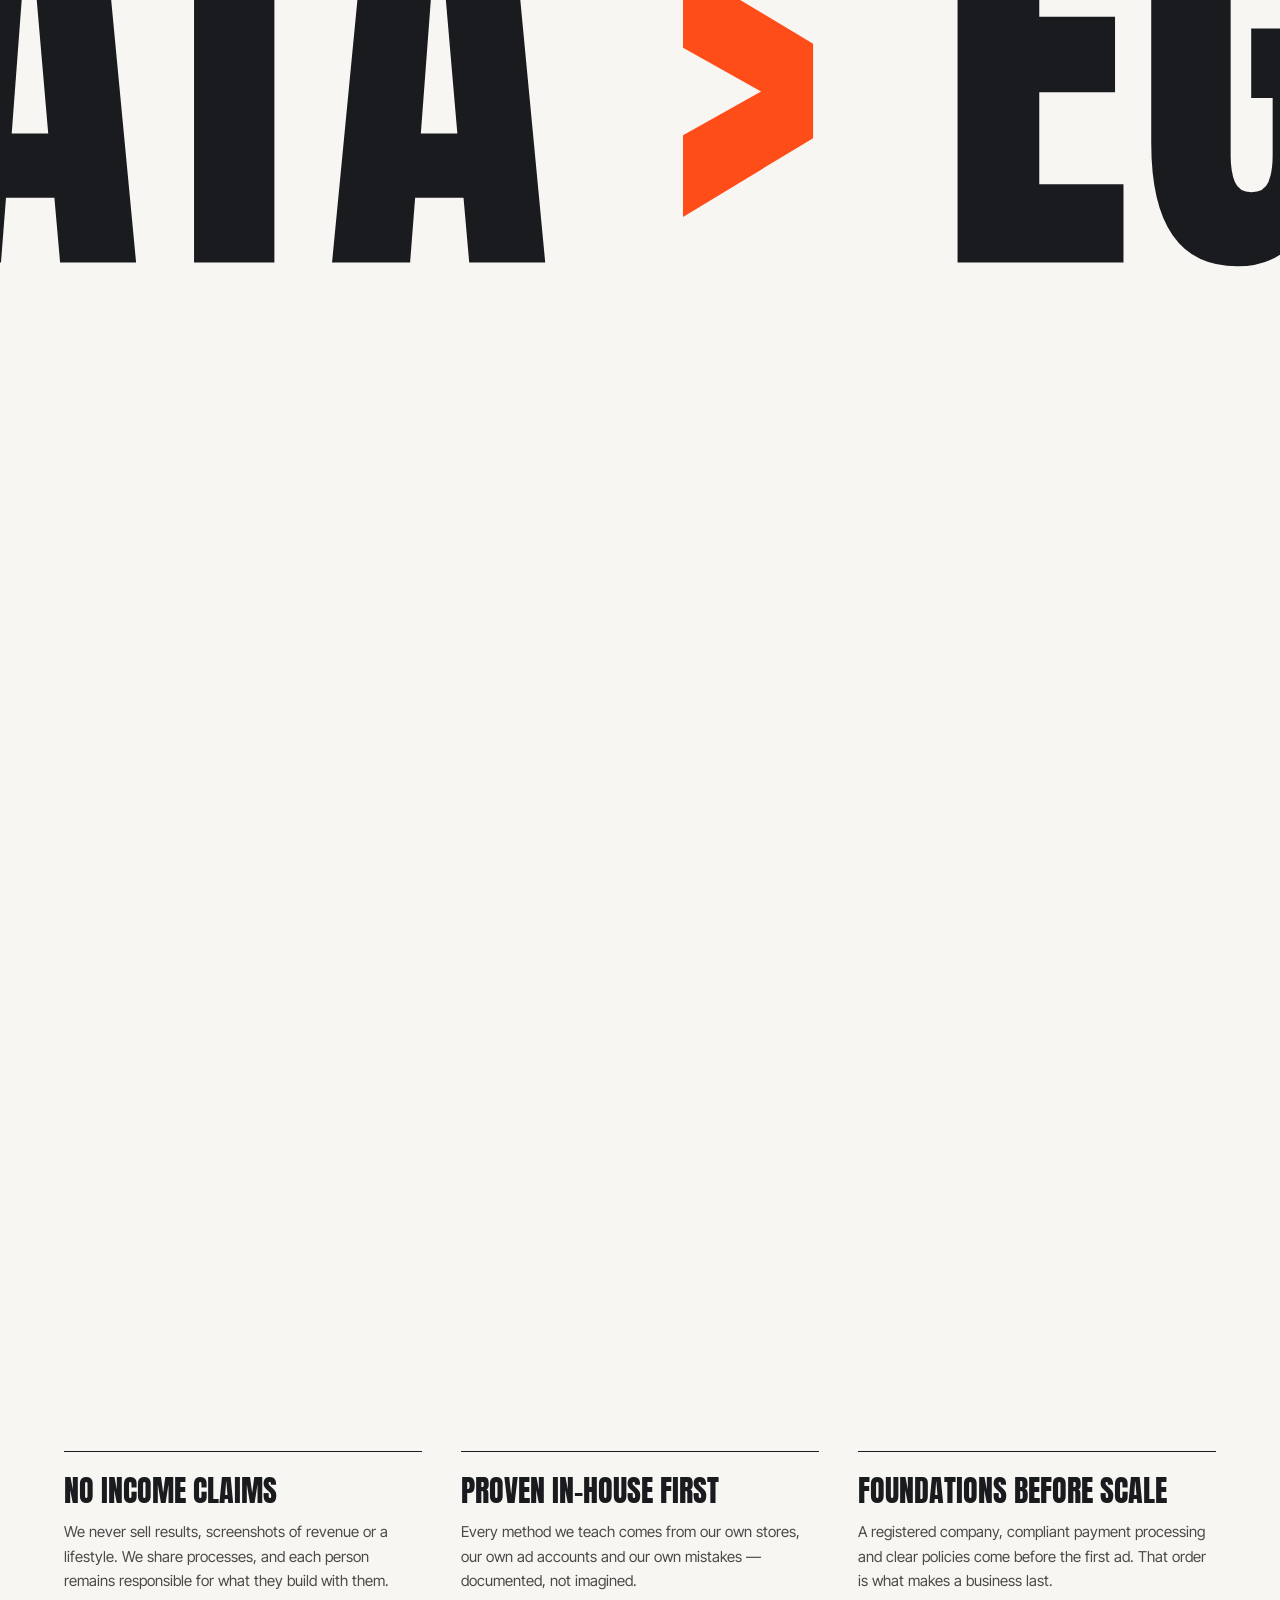
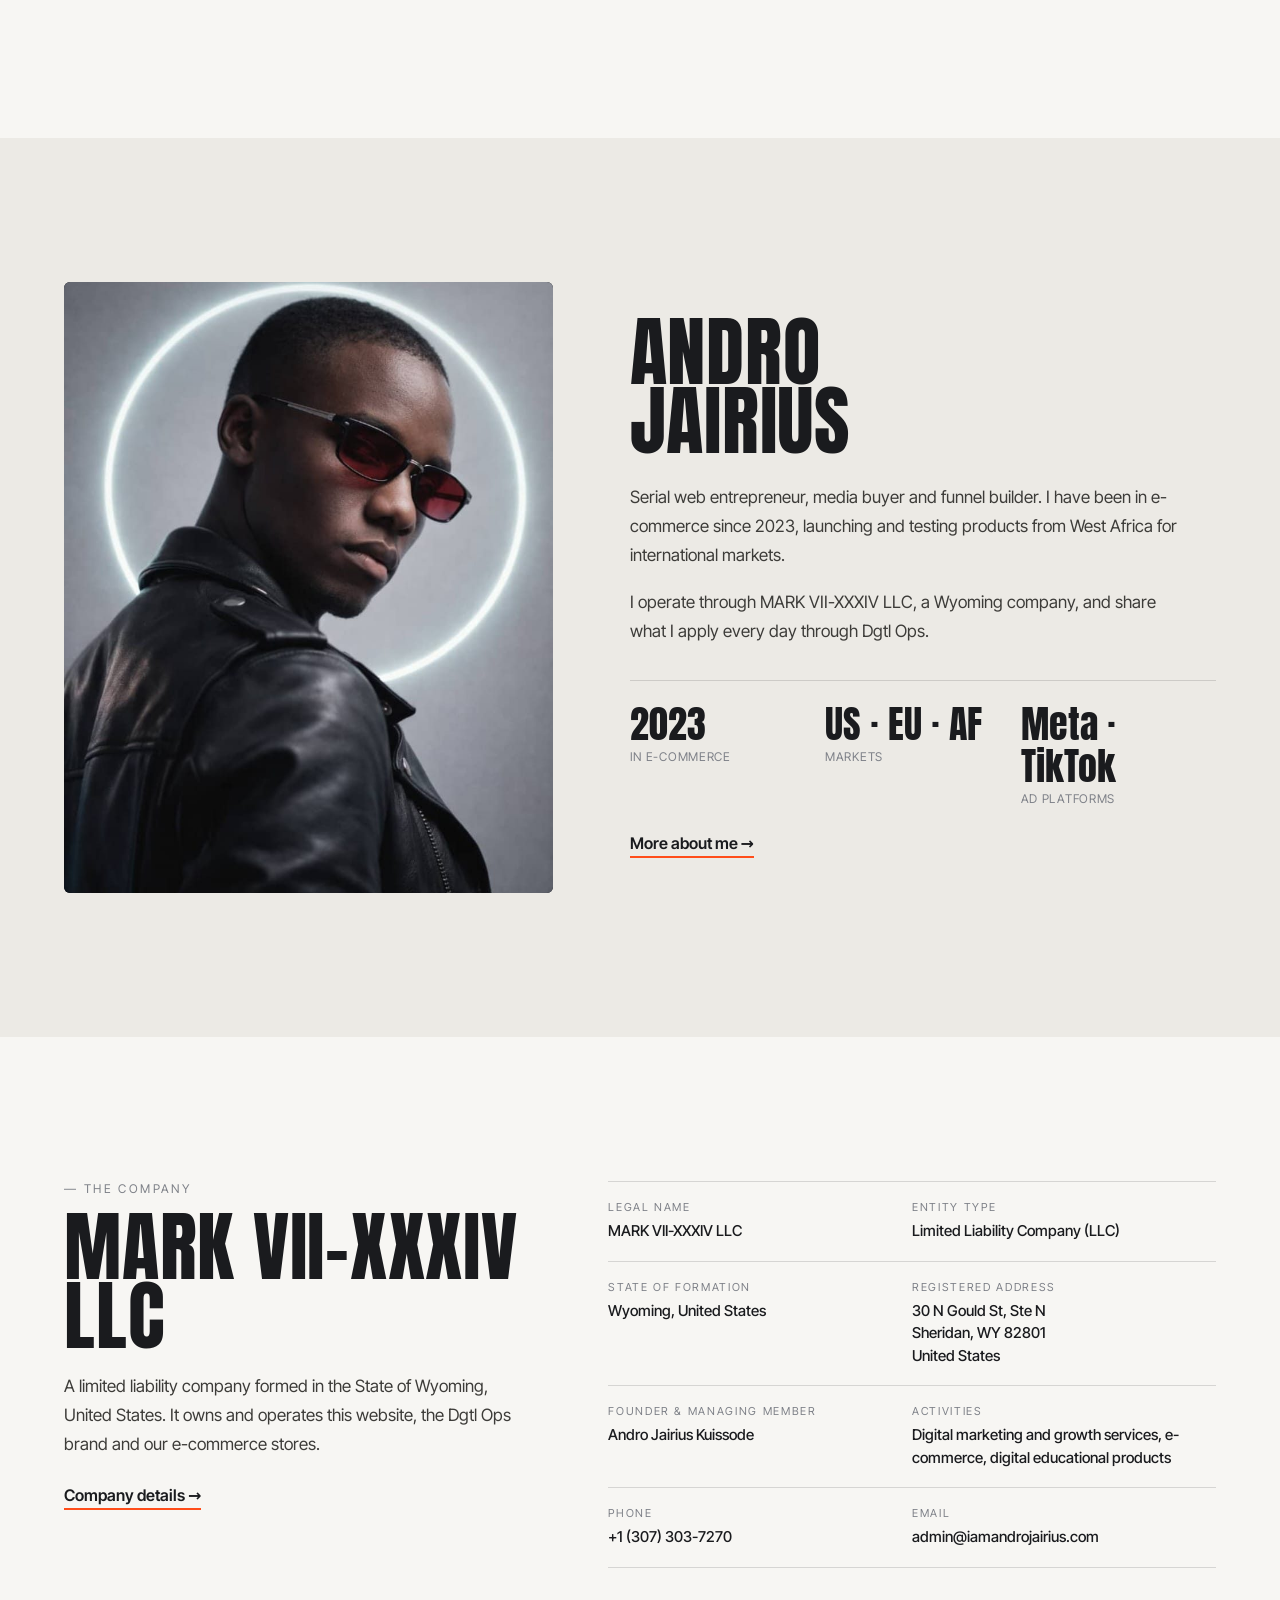
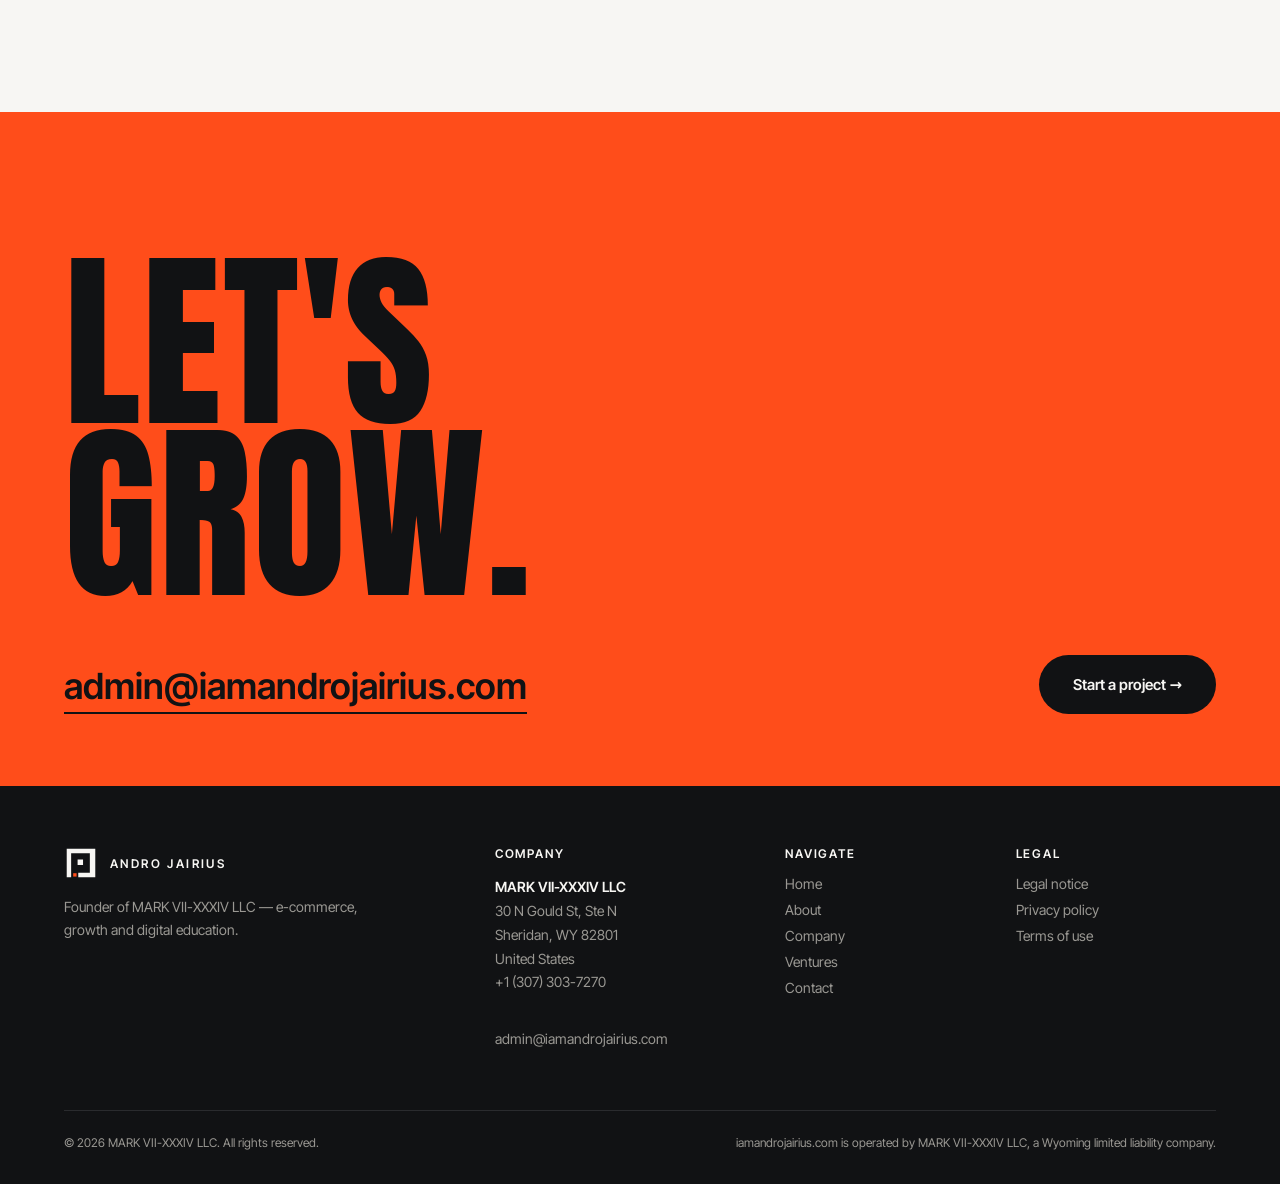
==== commit 09fe5b04: "Cache-bust home assets Co-Authored-By: Claude Opus 5.5 <noreply@anthropic.com> Claude-Session: https" ====
--- a/index.html
+++ b/index.html
@@ -20,7 +20,7 @@
 <link rel="icon" href="assets/logo.svg" type="image/svg+xml">
 <link rel="apple-touch-icon" href="assets/icon-180.png">
 <link rel="preload" href="assets/fonts/anton-latin-400-normal.woff2" as="font" type="font/woff2" crossorigin>
-<link rel="stylesheet" href="assets/home.css">
+<link rel="stylesheet" href="assets/home.css?v=2">
 <script type="application/ld+json">{"@context": "https://schema.org", "@type": "Organization", "name": "MARK VII-XXXIV LLC", "legalName": "MARK VII-XXXIV LLC", "url": "https://iamandrojairius.com", "email": "admin@iamandrojairius.com", "telephone": "+13073037270", "logo": "https://iamandrojairius.com/assets/logo.svg", "address": {"@type": "PostalAddress", "streetAddress": "30 N Gould St, Ste N", "addressLocality": "Sheridan", "addressRegion": "WY", "postalCode": "82801", "addressCountry": "US"}, "founder": {"@type": "Person", "name": "Andro Jairius Kuissode", "image": "https://iamandrojairius.com/assets/portrait.jpg"}}</script>
 </head>
 <body>
@@ -103,6 +103,6 @@
  </div>
  <div class="fbot"><span>© 2026 MARK VII-XXXIV LLC. All rights reserved.</span><span>iamandrojairius.com is operated by MARK VII-XXXIV LLC, a Wyoming limited liability company.</span></div>
 </footer>
-<script src="assets/home.js" defer></script>
+<script src="assets/home.js?v=2" defer></script>
 </body>
 </html>
--- a/assets/home.css
+++ b/assets/home.css
@@ -47,7 +47,7 @@
 .hero .glow{position:absolute;inset:0;background:radial-gradient(circle at var(--mx,70%) var(--my,30%),rgba(255,77,26,.35),transparent 42%)}
 .hero .kicker{position:relative;font-size:13px;letter-spacing:.2em;text-transform:uppercase;color:var(--signal);margin-bottom:2vh;display:flex;gap:12px;align-items:center;line-height:1.4}
 .hero .kicker:before{content:"";flex:0 0 9px;height:9px;background:var(--signal)}
-.hero h1{position:relative;font-size:clamp(64px,17vw,260px)}
+.hero h1{position:relative;font-size:clamp(52px,min(17vw,22vh),260px)}
 .hero h1 .row{display:block;overflow:hidden}
 .hero h1 .row span{display:inline-block;transform:translateY(105%);animation:up 1.1s cubic-bezier(.2,.8,.2,1) forwards}
 .hero h1 .row:nth-child(2) span{animation-delay:.12s}
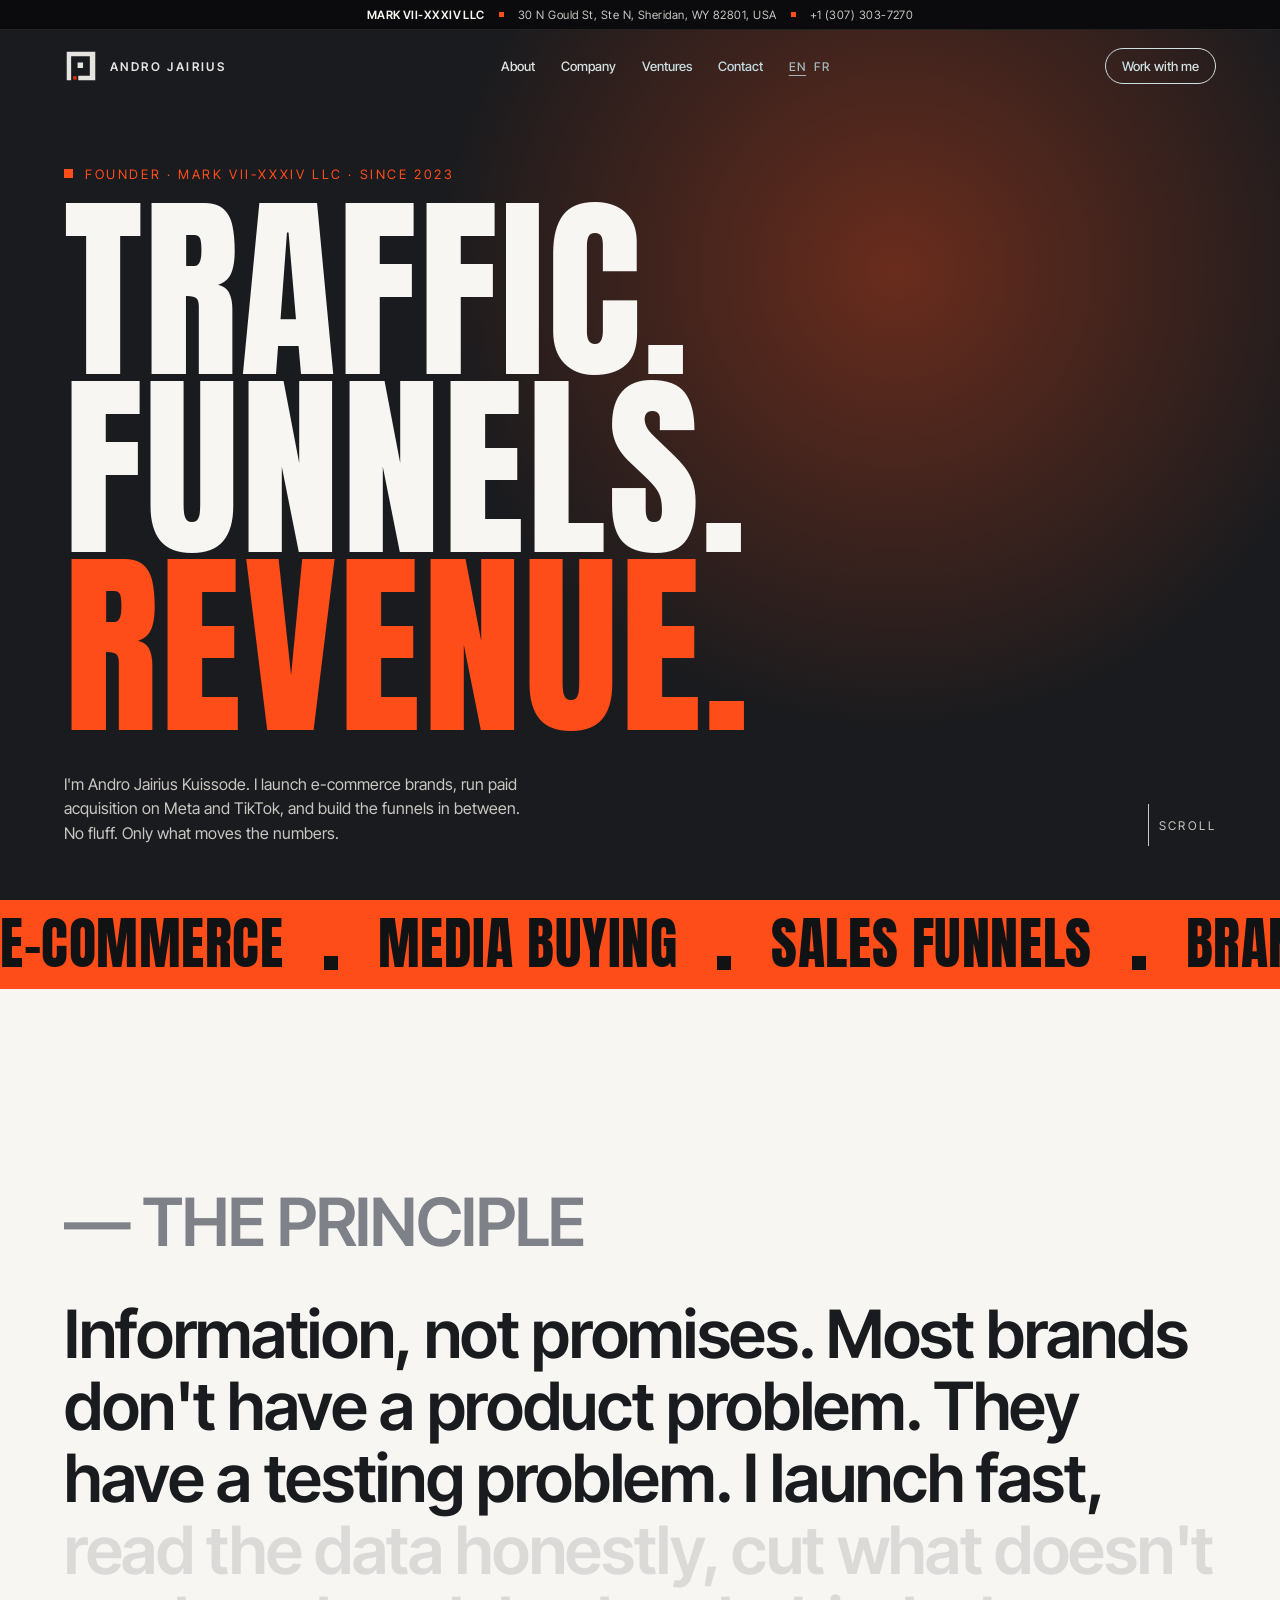
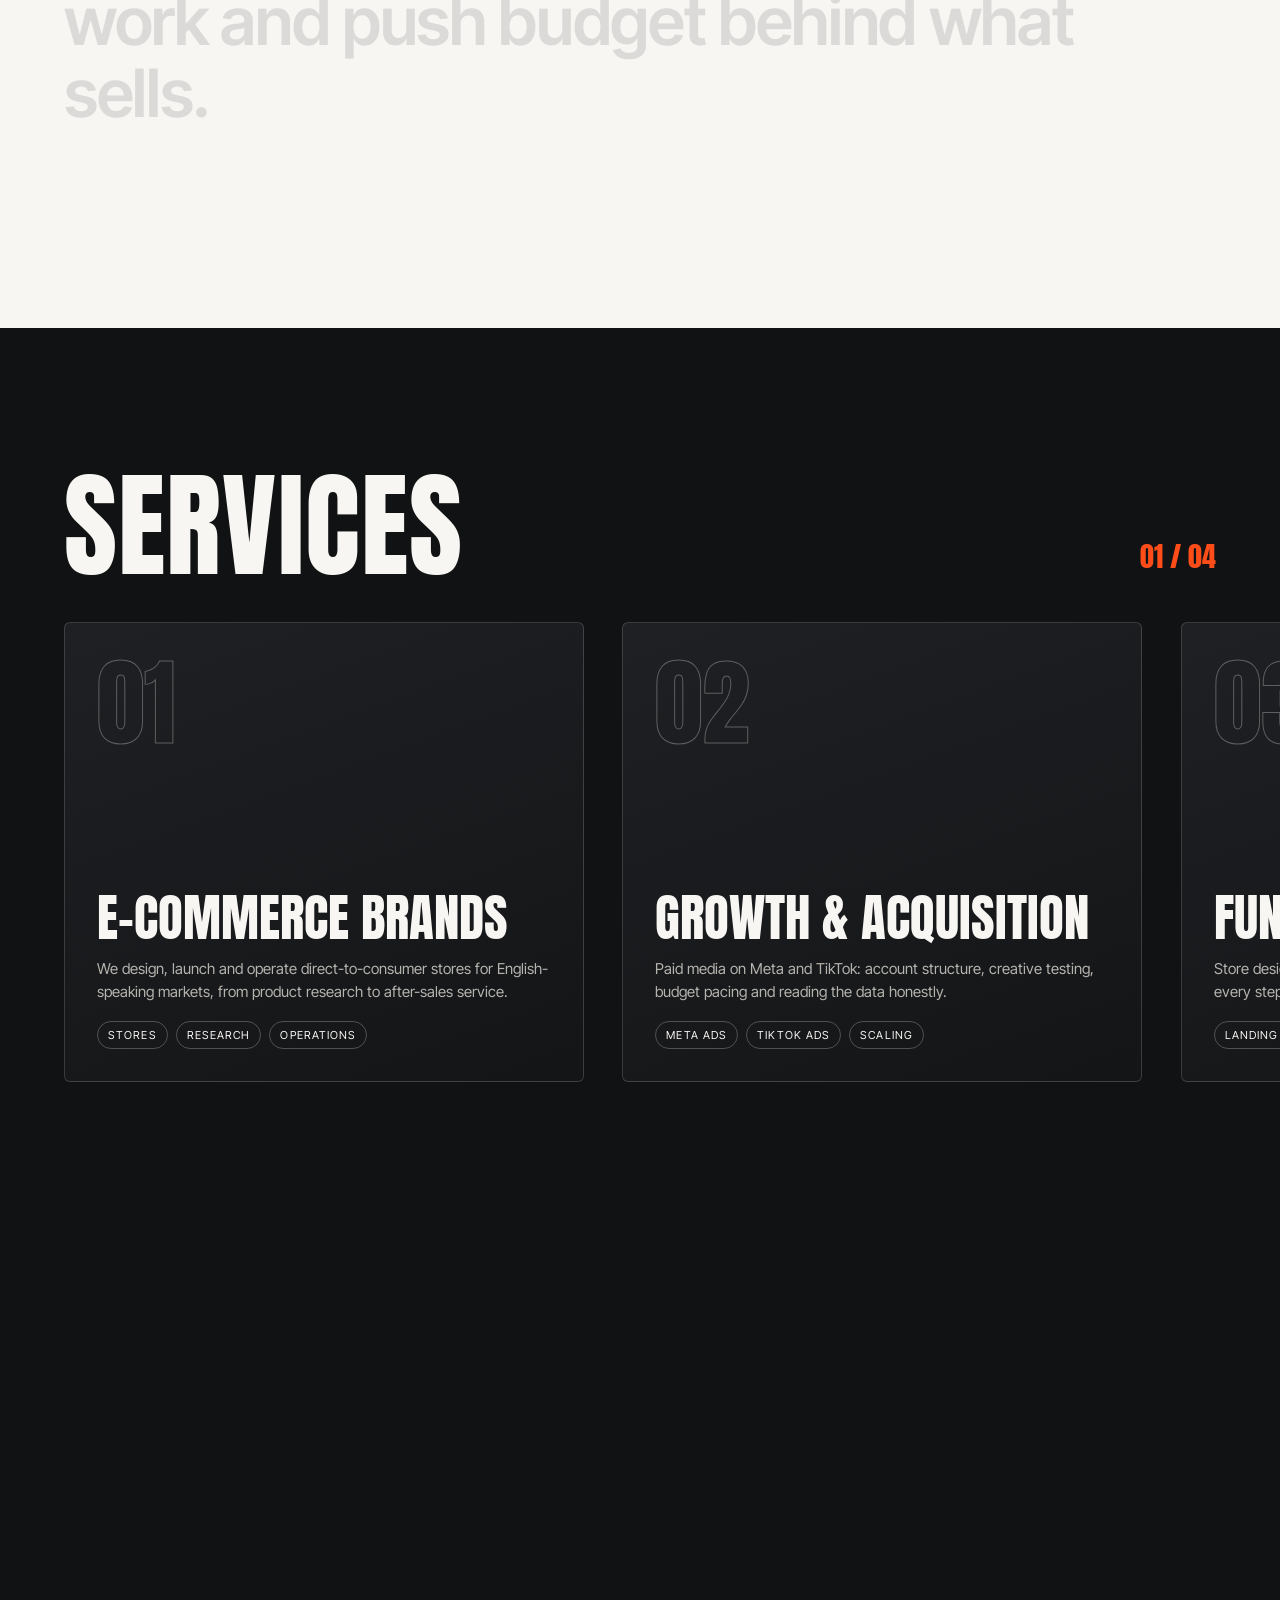
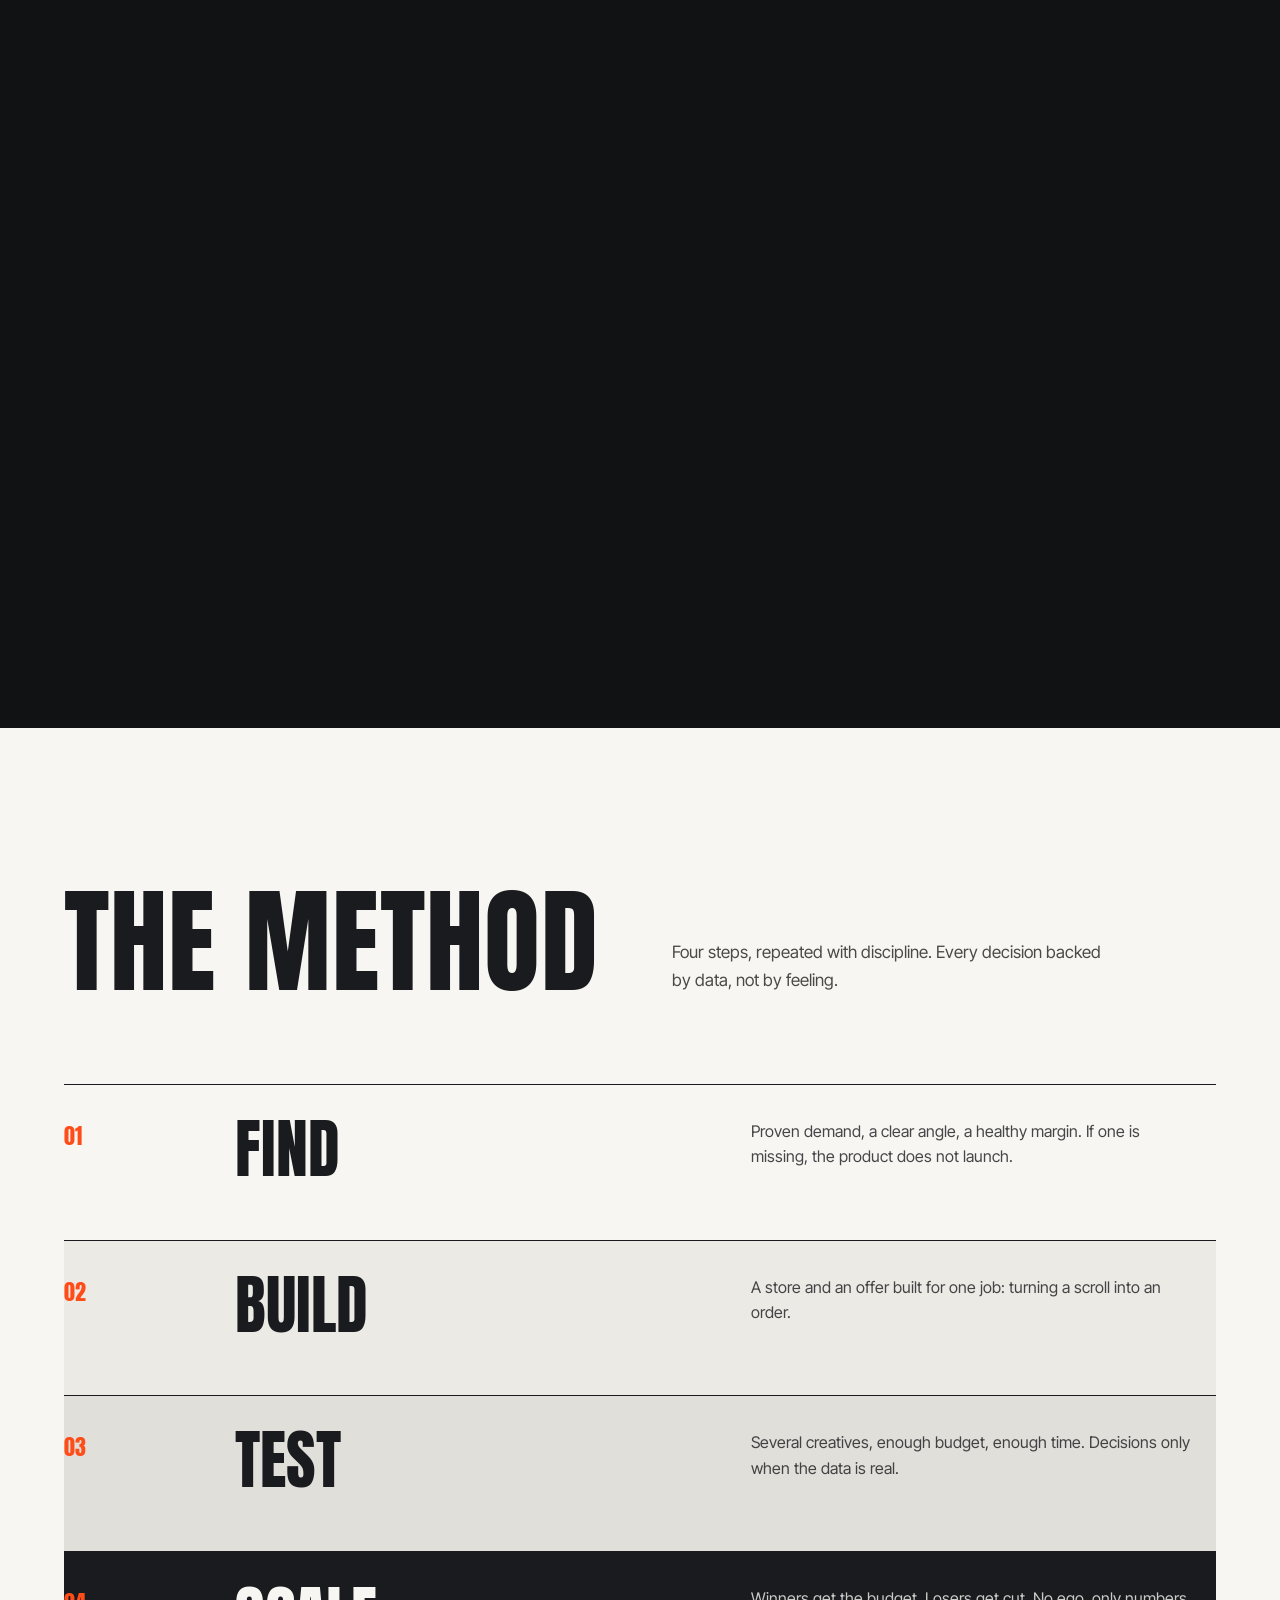
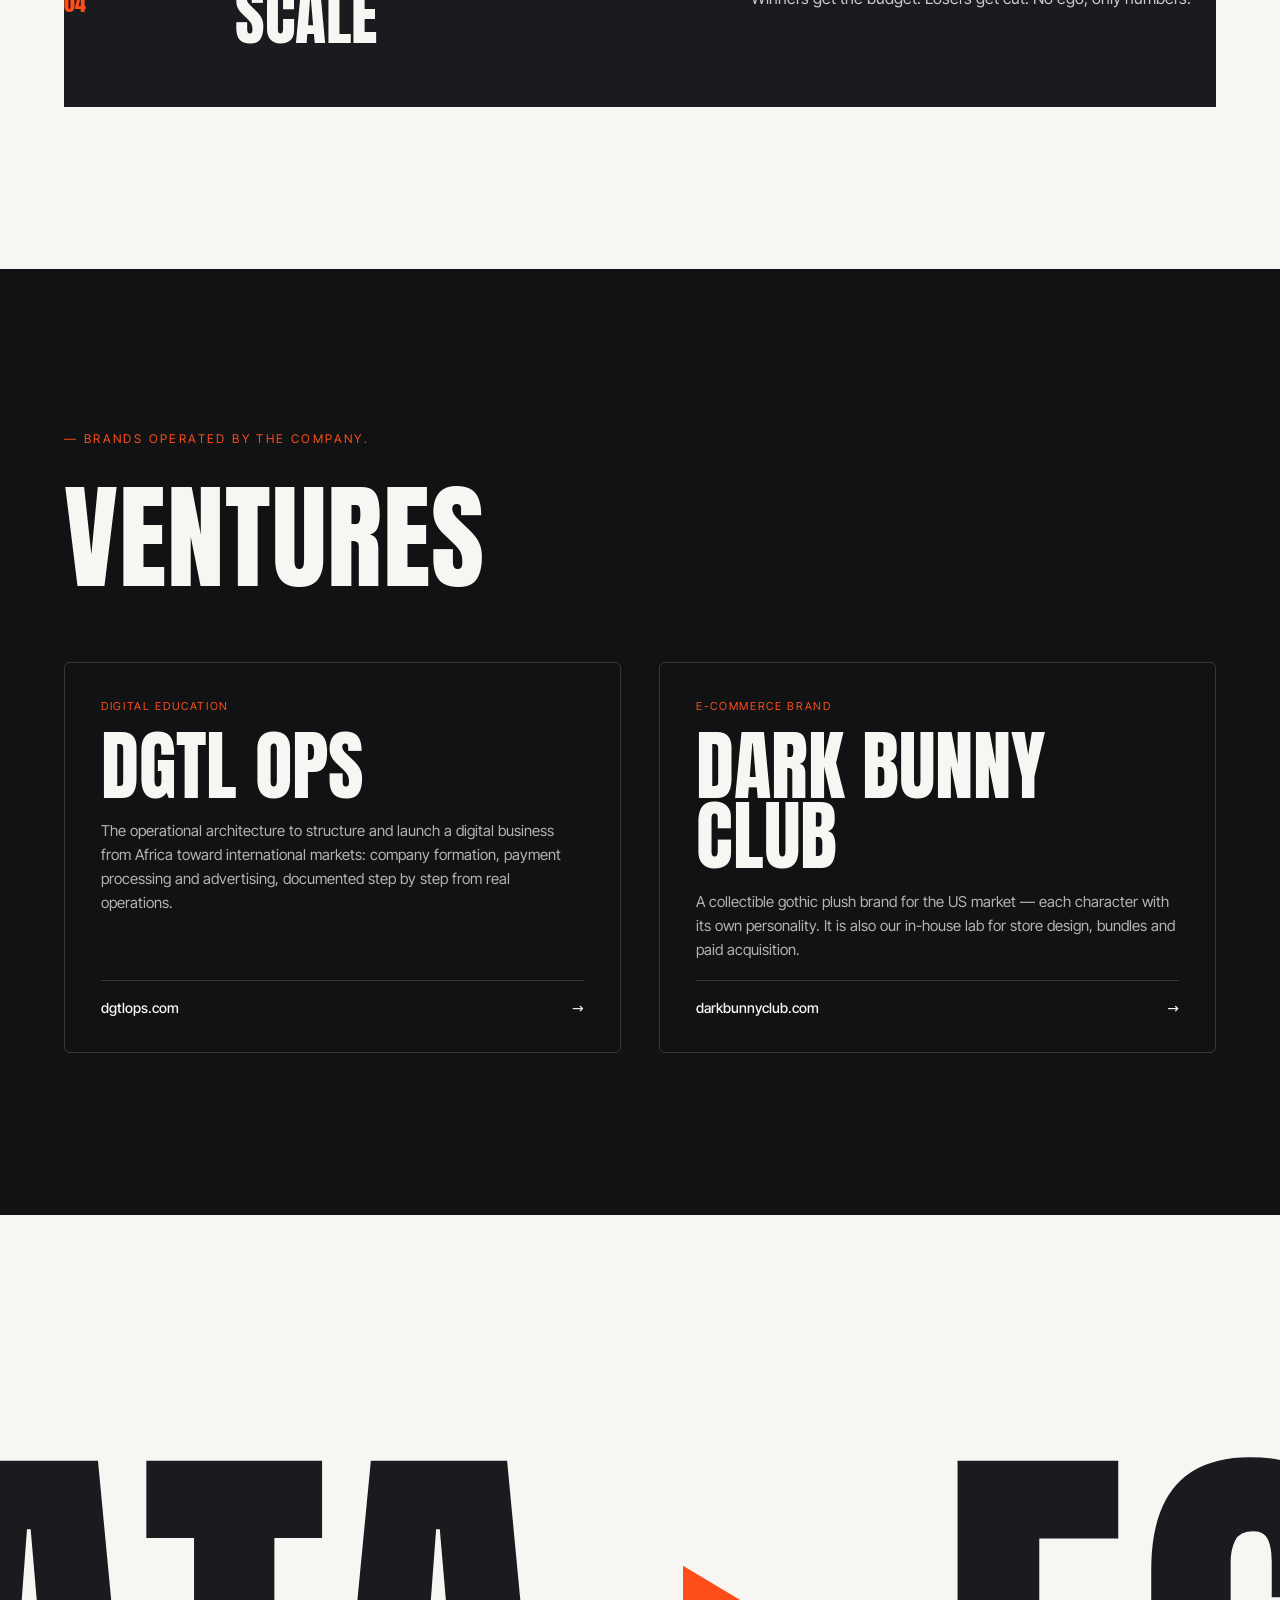
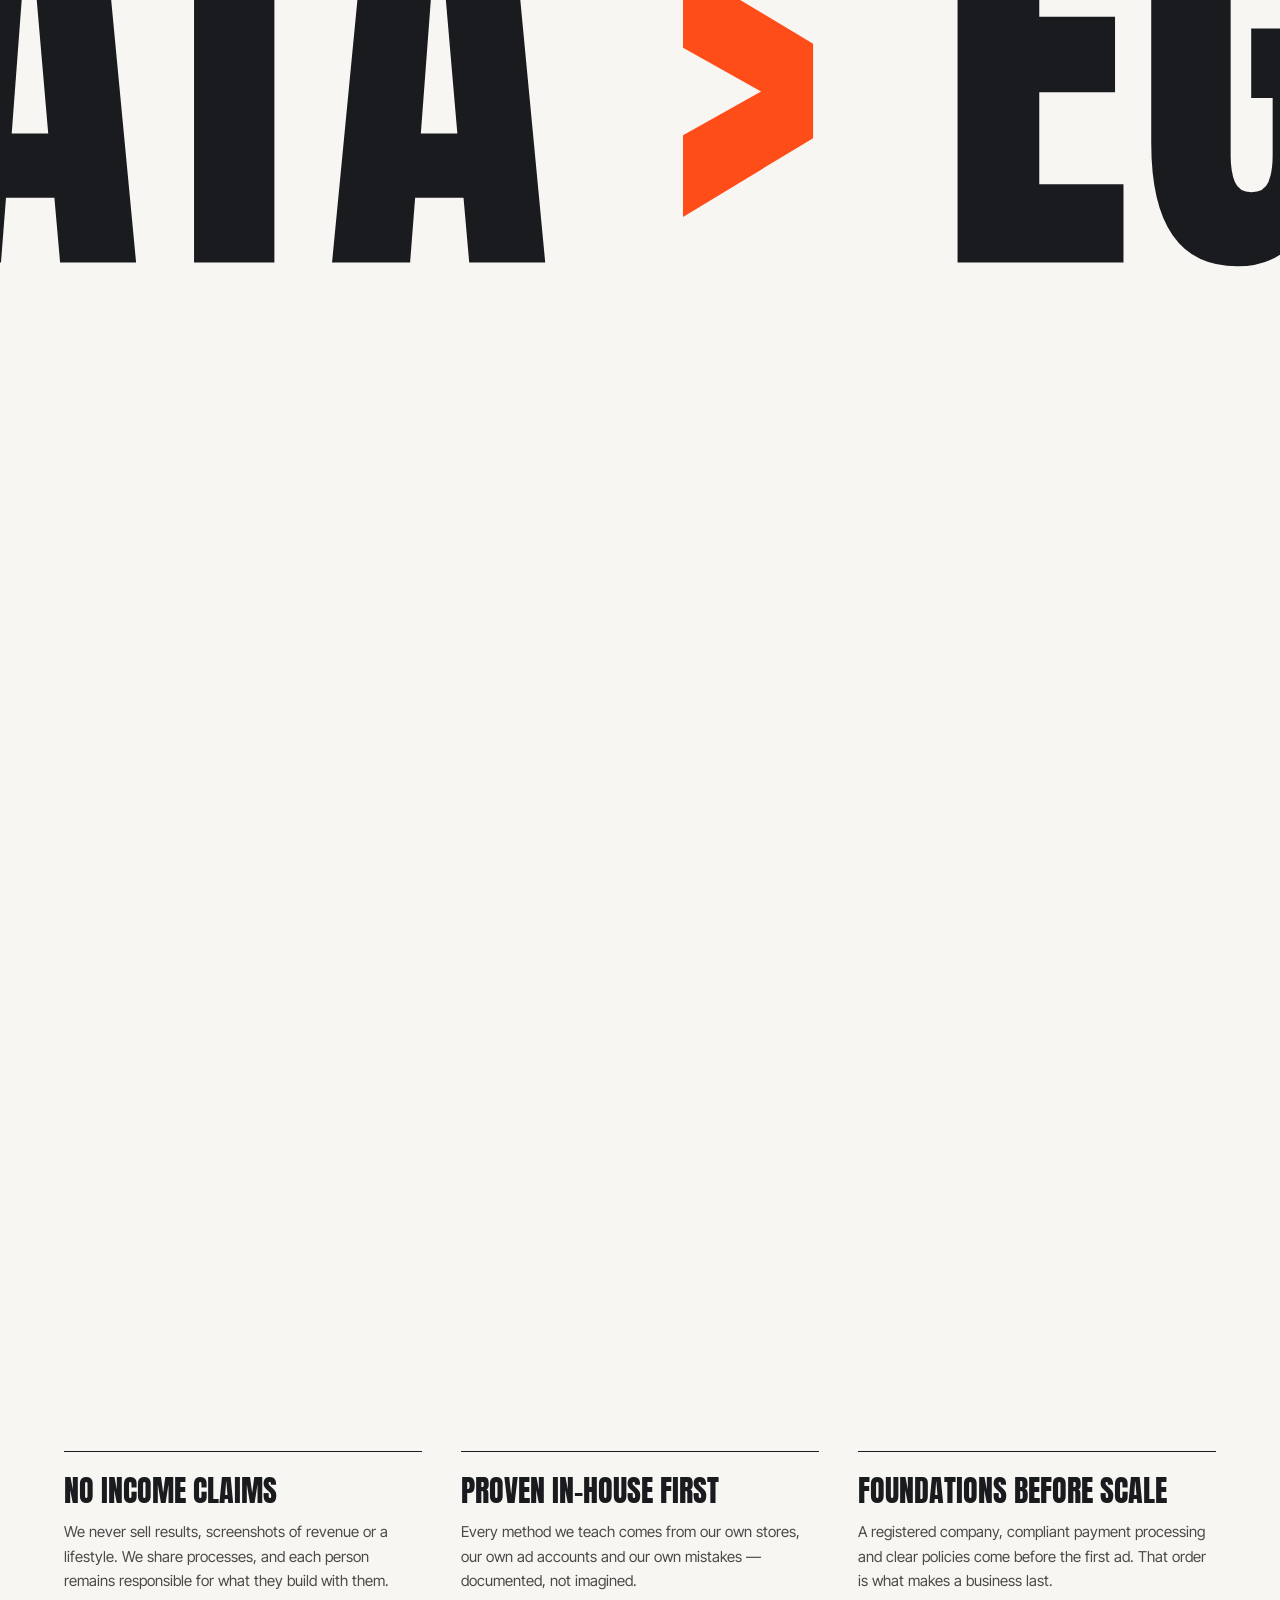
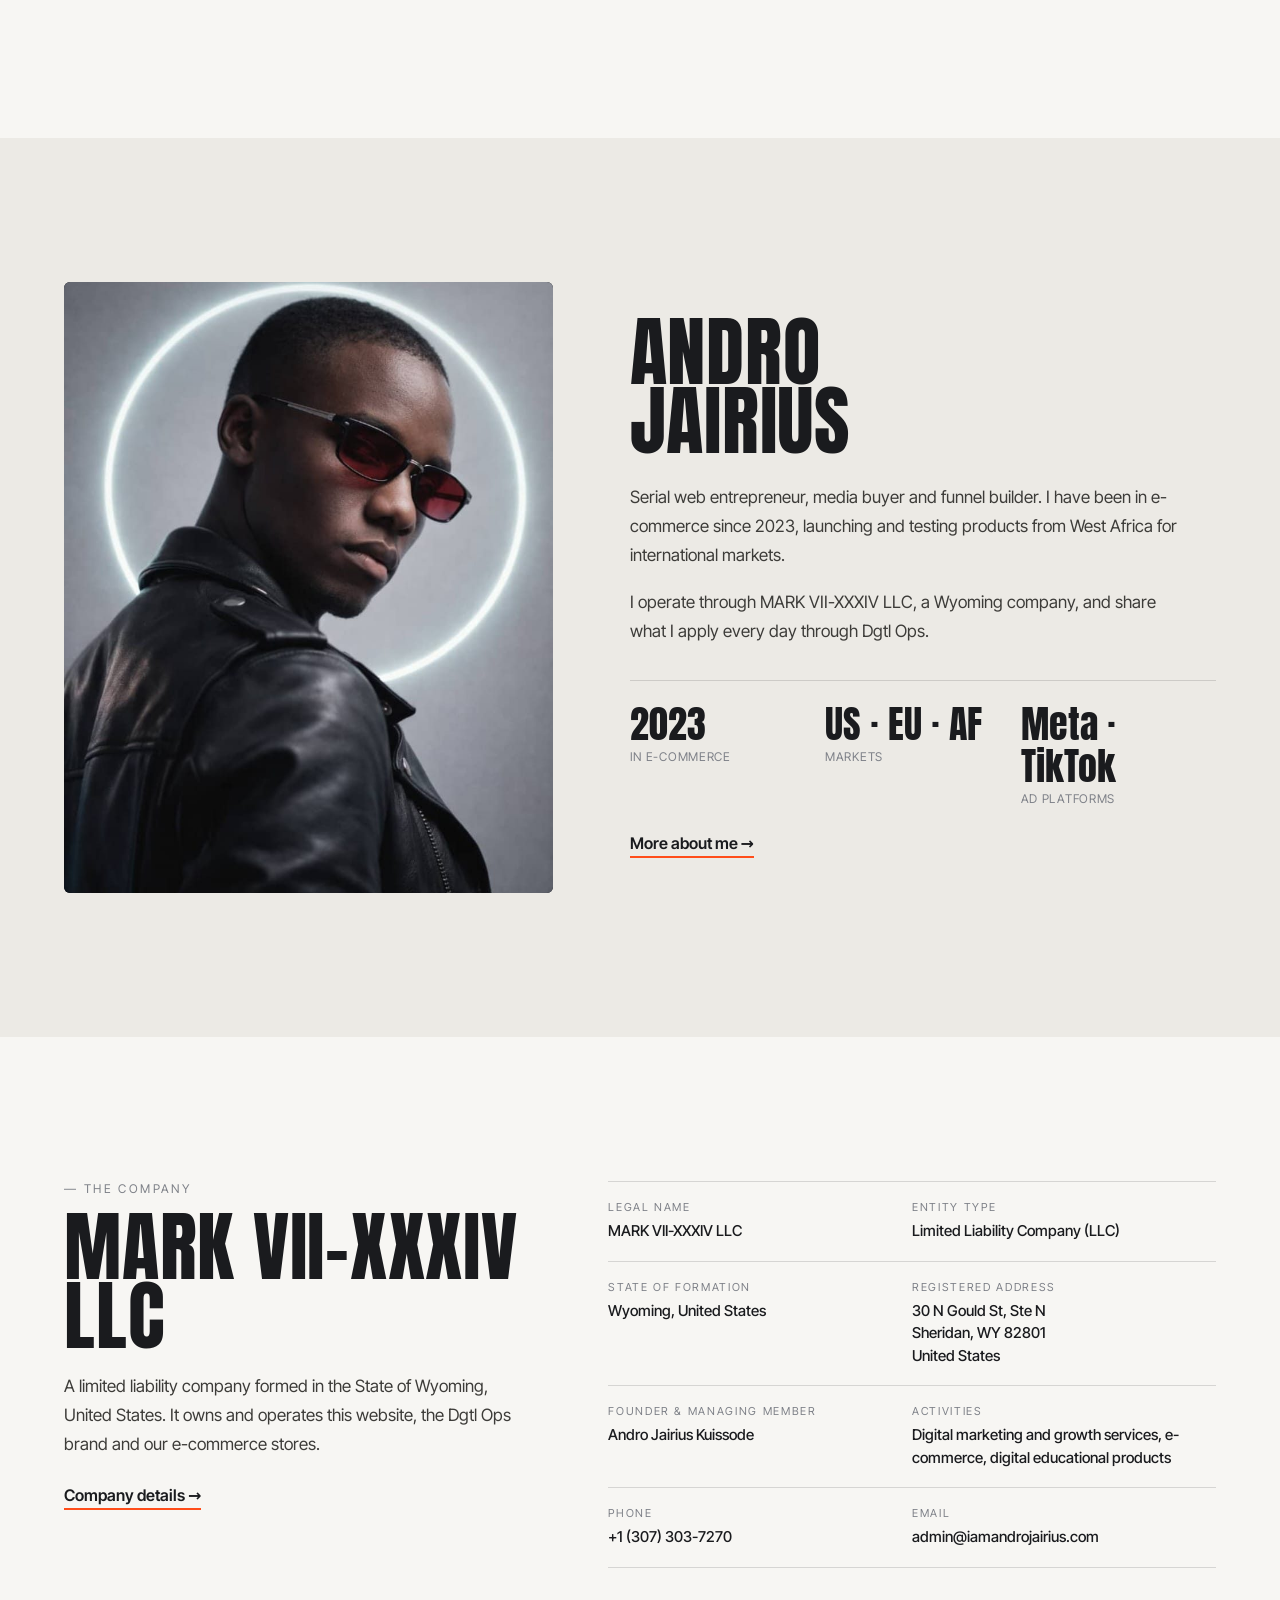
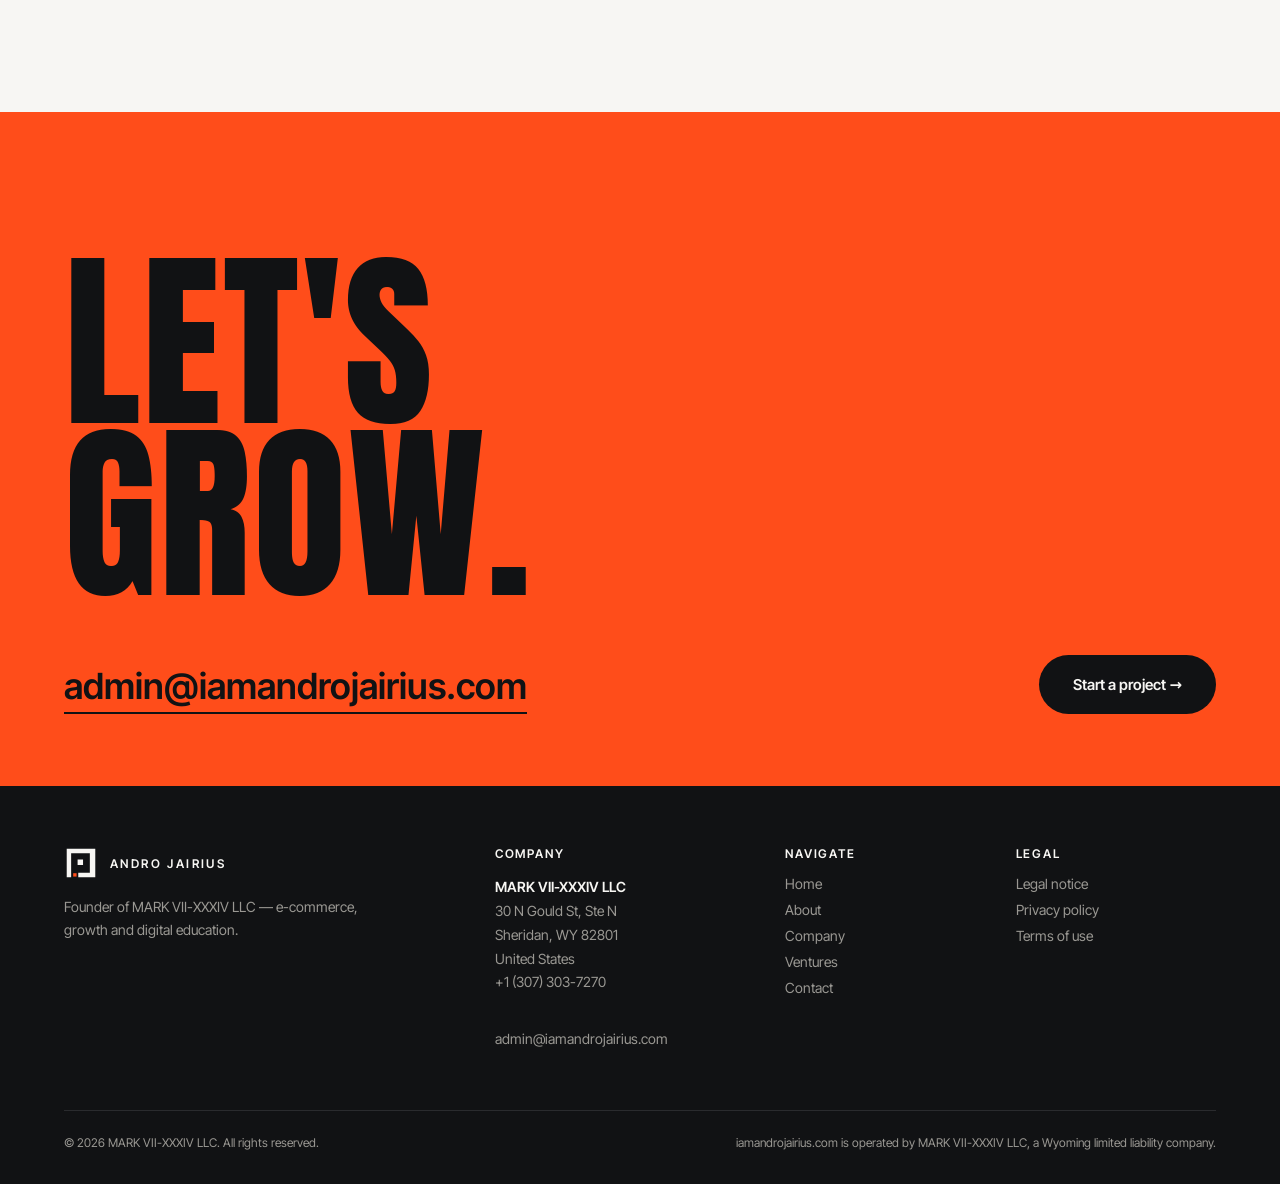
==== commit c1c39bd8: "Add company address bar to home header (EN + FR) Co-Authored-By: Claude Opus 5.5 <noreply@anthropic." ====
--- a/index.html
+++ b/index.html
@@ -20,11 +20,12 @@
 <link rel="icon" href="assets/logo.svg" type="image/svg+xml">
 <link rel="apple-touch-icon" href="assets/icon-180.png">
 <link rel="preload" href="assets/fonts/anton-latin-400-normal.woff2" as="font" type="font/woff2" crossorigin>
-<link rel="stylesheet" href="assets/home.css?v=2">
+<link rel="stylesheet" href="assets/home.css?v=3">
 <script type="application/ld+json">{"@context": "https://schema.org", "@type": "Organization", "name": "MARK VII-XXXIV LLC", "legalName": "MARK VII-XXXIV LLC", "url": "https://iamandrojairius.com", "email": "admin@iamandrojairius.com", "telephone": "+13073037270", "logo": "https://iamandrojairius.com/assets/logo.svg", "address": {"@type": "PostalAddress", "streetAddress": "30 N Gould St, Ste N", "addressLocality": "Sheridan", "addressRegion": "WY", "postalCode": "82801", "addressCountry": "US"}, "founder": {"@type": "Person", "name": "Andro Jairius Kuissode", "image": "https://iamandrojairius.com/assets/portrait.jpg"}}</script>
 </head>
 <body>
 <div id="progress"></div>
+<div class="addrbar" role="note"><b>MARK VII-XXXIV LLC</b><i></i><span>30 N Gould St, Ste N, Sheridan, WY 82801, USA</span><i></i><a class="ph" href="tel:+13073037270">+1 (307) 303-7270</a></div>
 
 <header class="hnav">
  <a class="logo" href="./" aria-label="Andro Jairius"><svg viewBox="0 0 100 100" aria-hidden="true"><path fill="currentColor" d="M8 8h84v13H8zM8 8h13v84H8zM76 8h16v84H76zM42 79h50v13H42zM40 40h16v16H40z"/><rect x="27" y="80" width="10" height="10" fill="#FF4D1A"/></svg><b>Andro Jairius</b></a>
@@ -103,6 +104,6 @@
  </div>
  <div class="fbot"><span>© 2026 MARK VII-XXXIV LLC. All rights reserved.</span><span>iamandrojairius.com is operated by MARK VII-XXXIV LLC, a Wyoming limited liability company.</span></div>
 </footer>
-<script src="assets/home.js?v=2" defer></script>
+<script src="assets/home.js?v=3" defer></script>
 </body>
 </html>
--- a/assets/home.css
+++ b/assets/home.css
@@ -181,3 +181,12 @@
   .reveal{opacity:1;transform:none}
   .manifesto .w{opacity:1}
 }
+
+/* company address bar (header) */
+.addrbar{position:fixed;top:0;left:0;right:0;z-index:70;height:30px;display:flex;align-items:center;justify-content:center;gap:14px;background:#0B0B0D;color:#C9C7C2;font-size:11.5px;letter-spacing:.04em;padding:0 4vw;white-space:nowrap;overflow:hidden;border-bottom:1px solid #222}
+.addrbar b{color:#F7F6F3;font-weight:600}
+.addrbar i{width:5px;height:5px;background:var(--signal);display:inline-block;flex:0 0 5px}
+.addrbar a:hover{color:#F7F6F3}
+.hnav{top:30px}
+#progress{top:30px}
+@media(max-width:640px){.addrbar{height:44px;flex-wrap:wrap;white-space:normal;row-gap:0;column-gap:8px;font-size:10.5px;text-align:center;align-content:center}.addrbar i,.addrbar .ph{display:none}.addrbar b{flex-basis:100%}.hnav,#progress{top:44px}}
